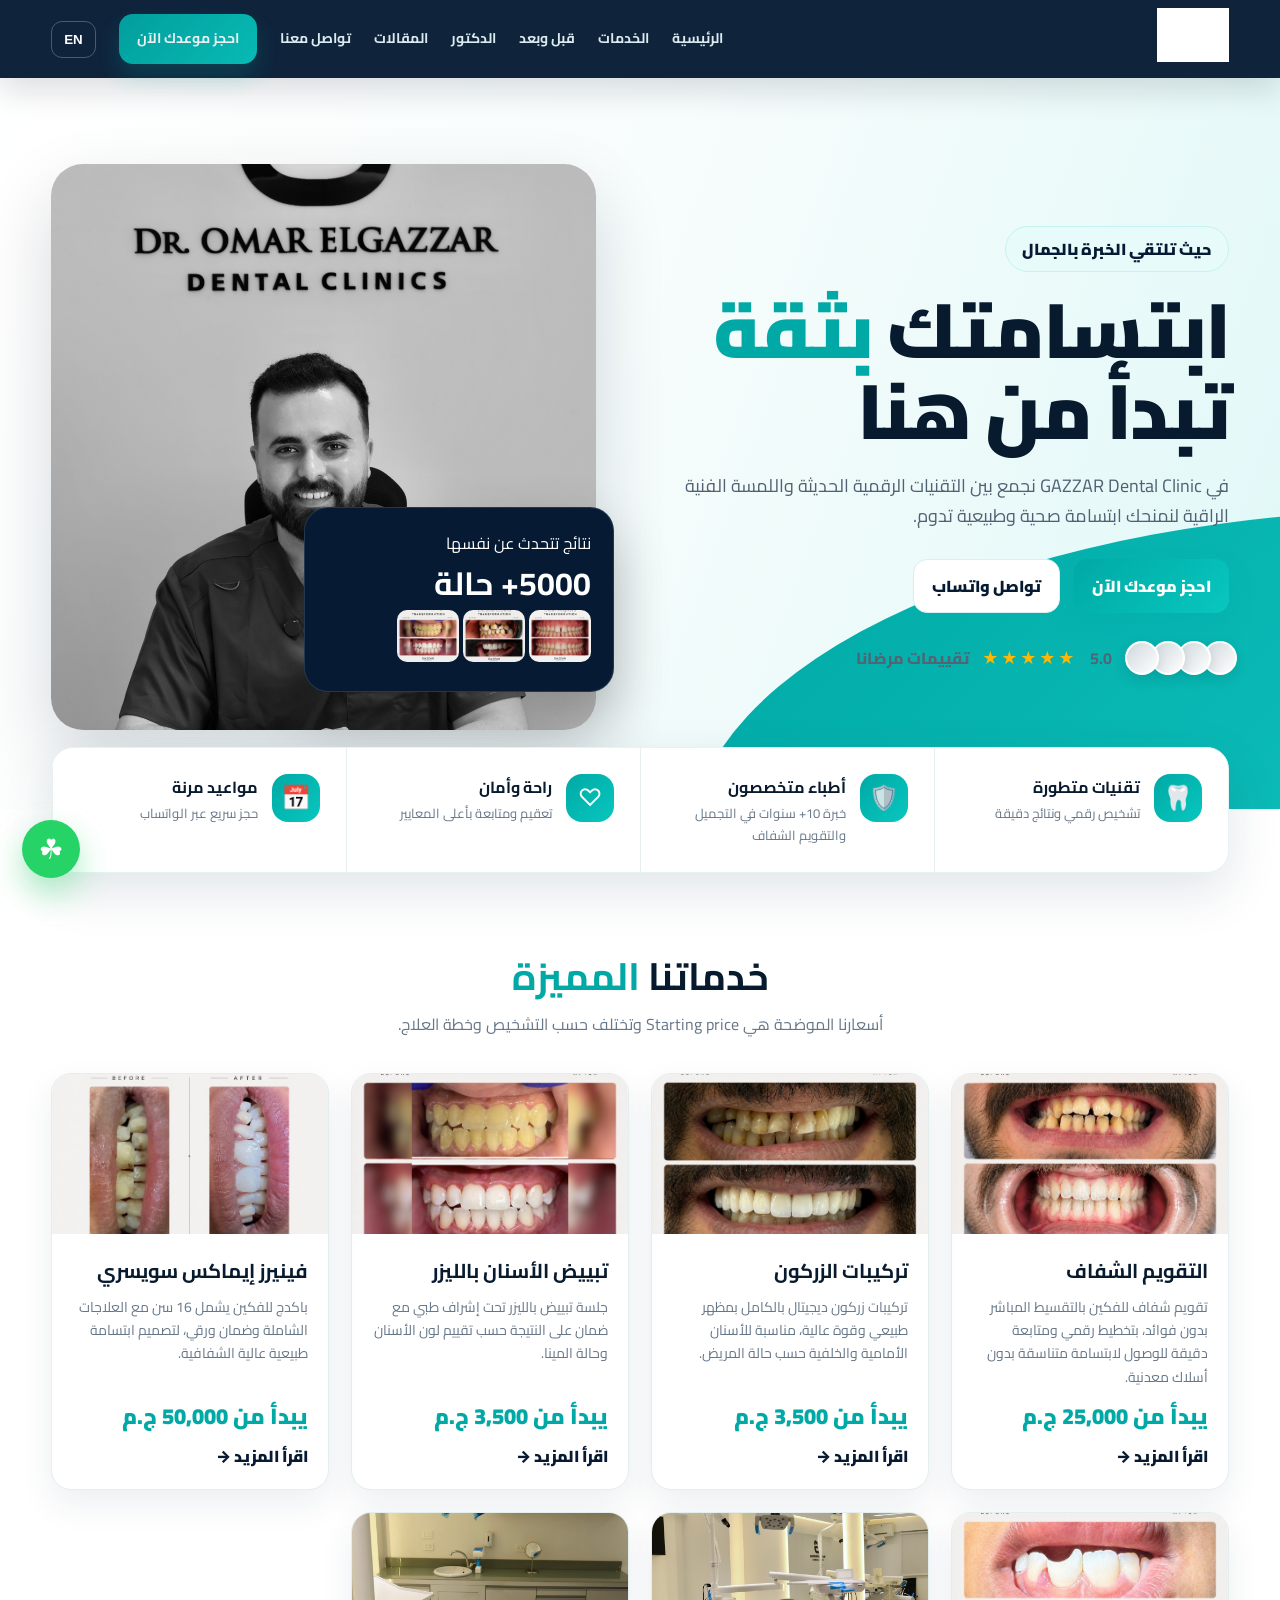
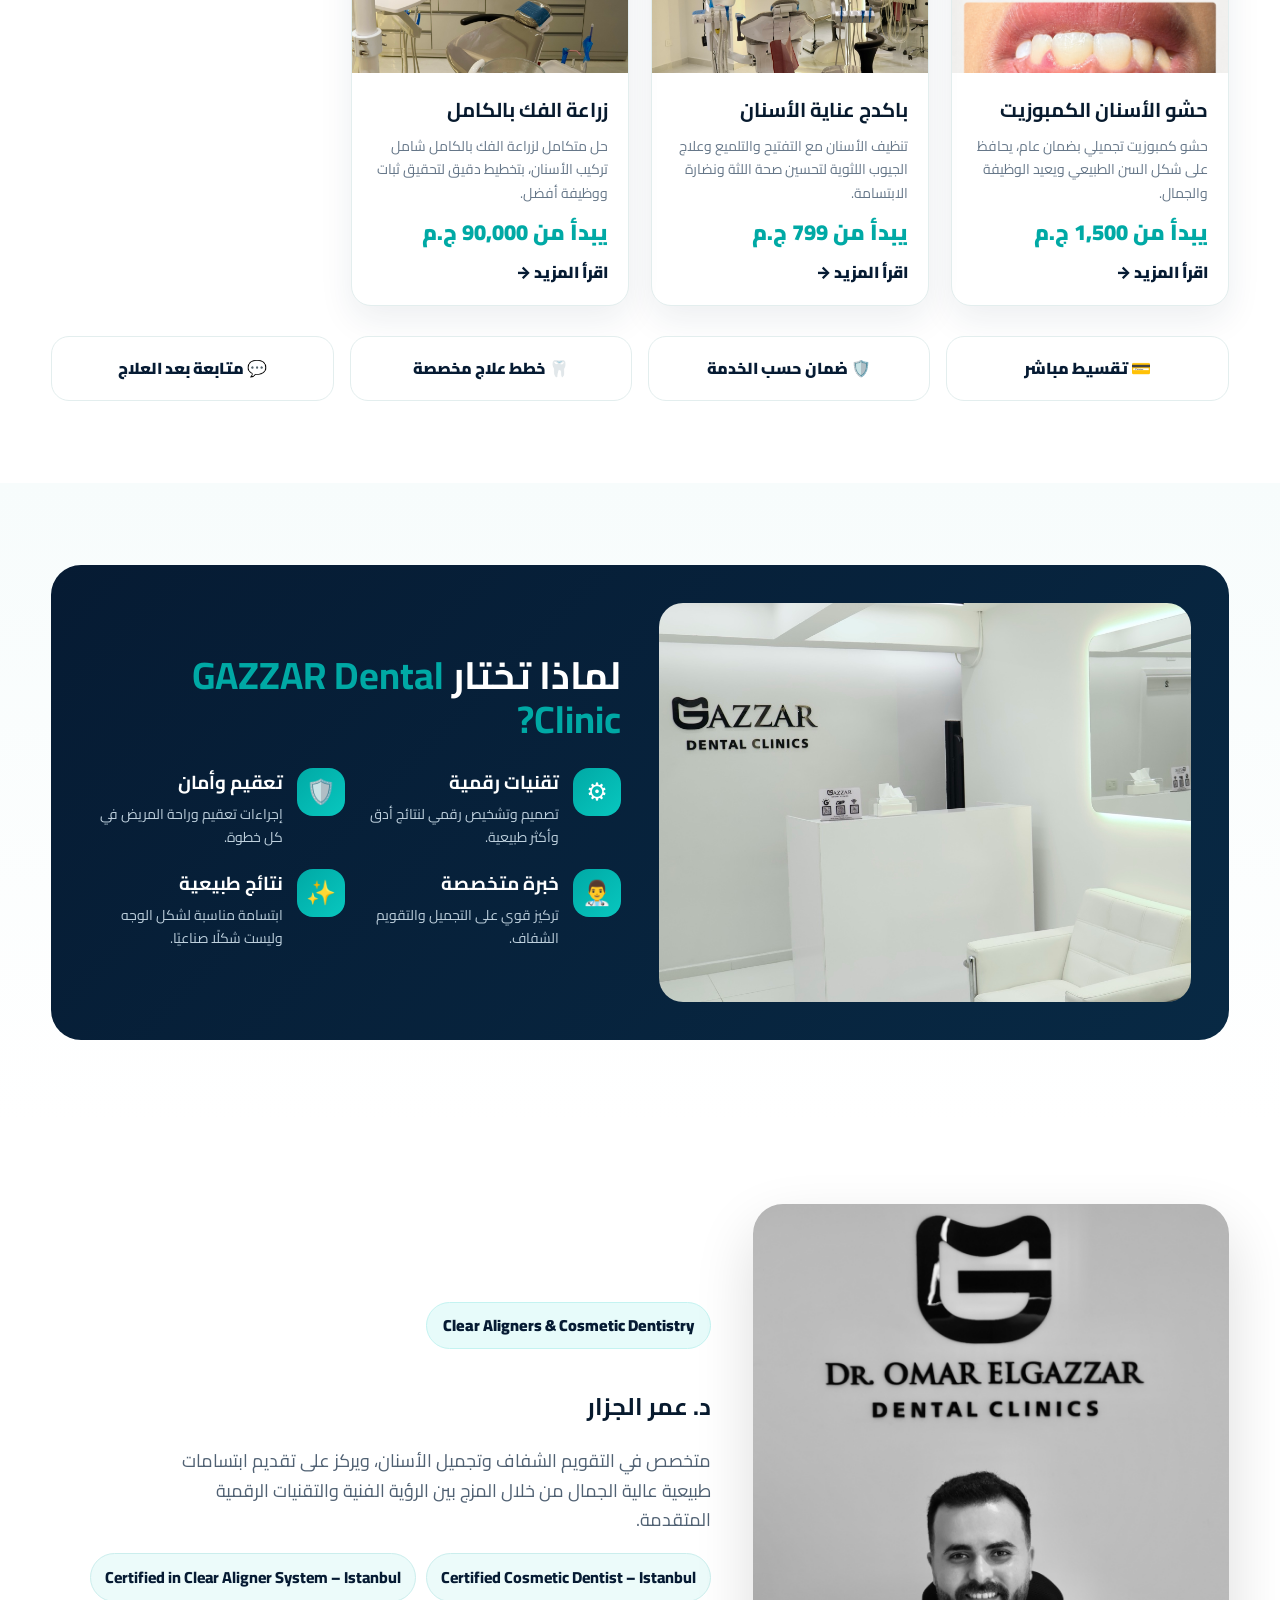
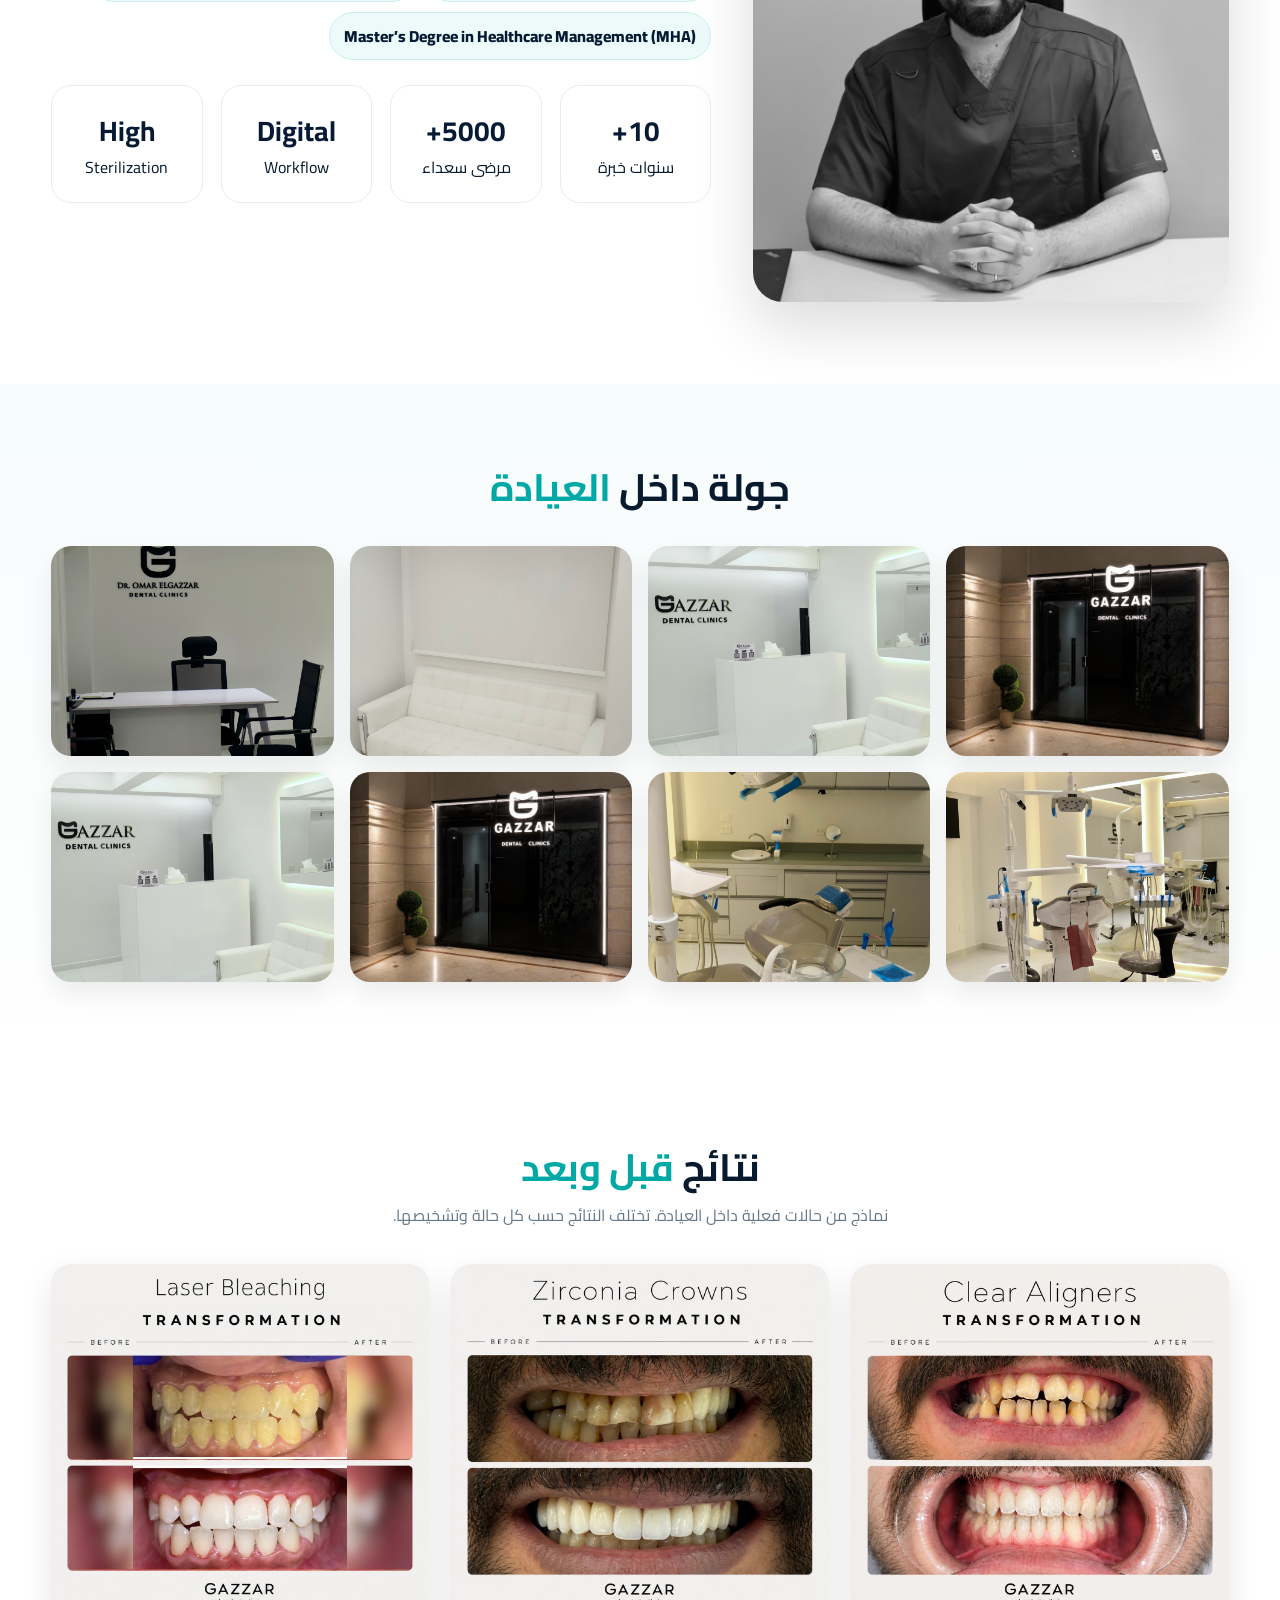
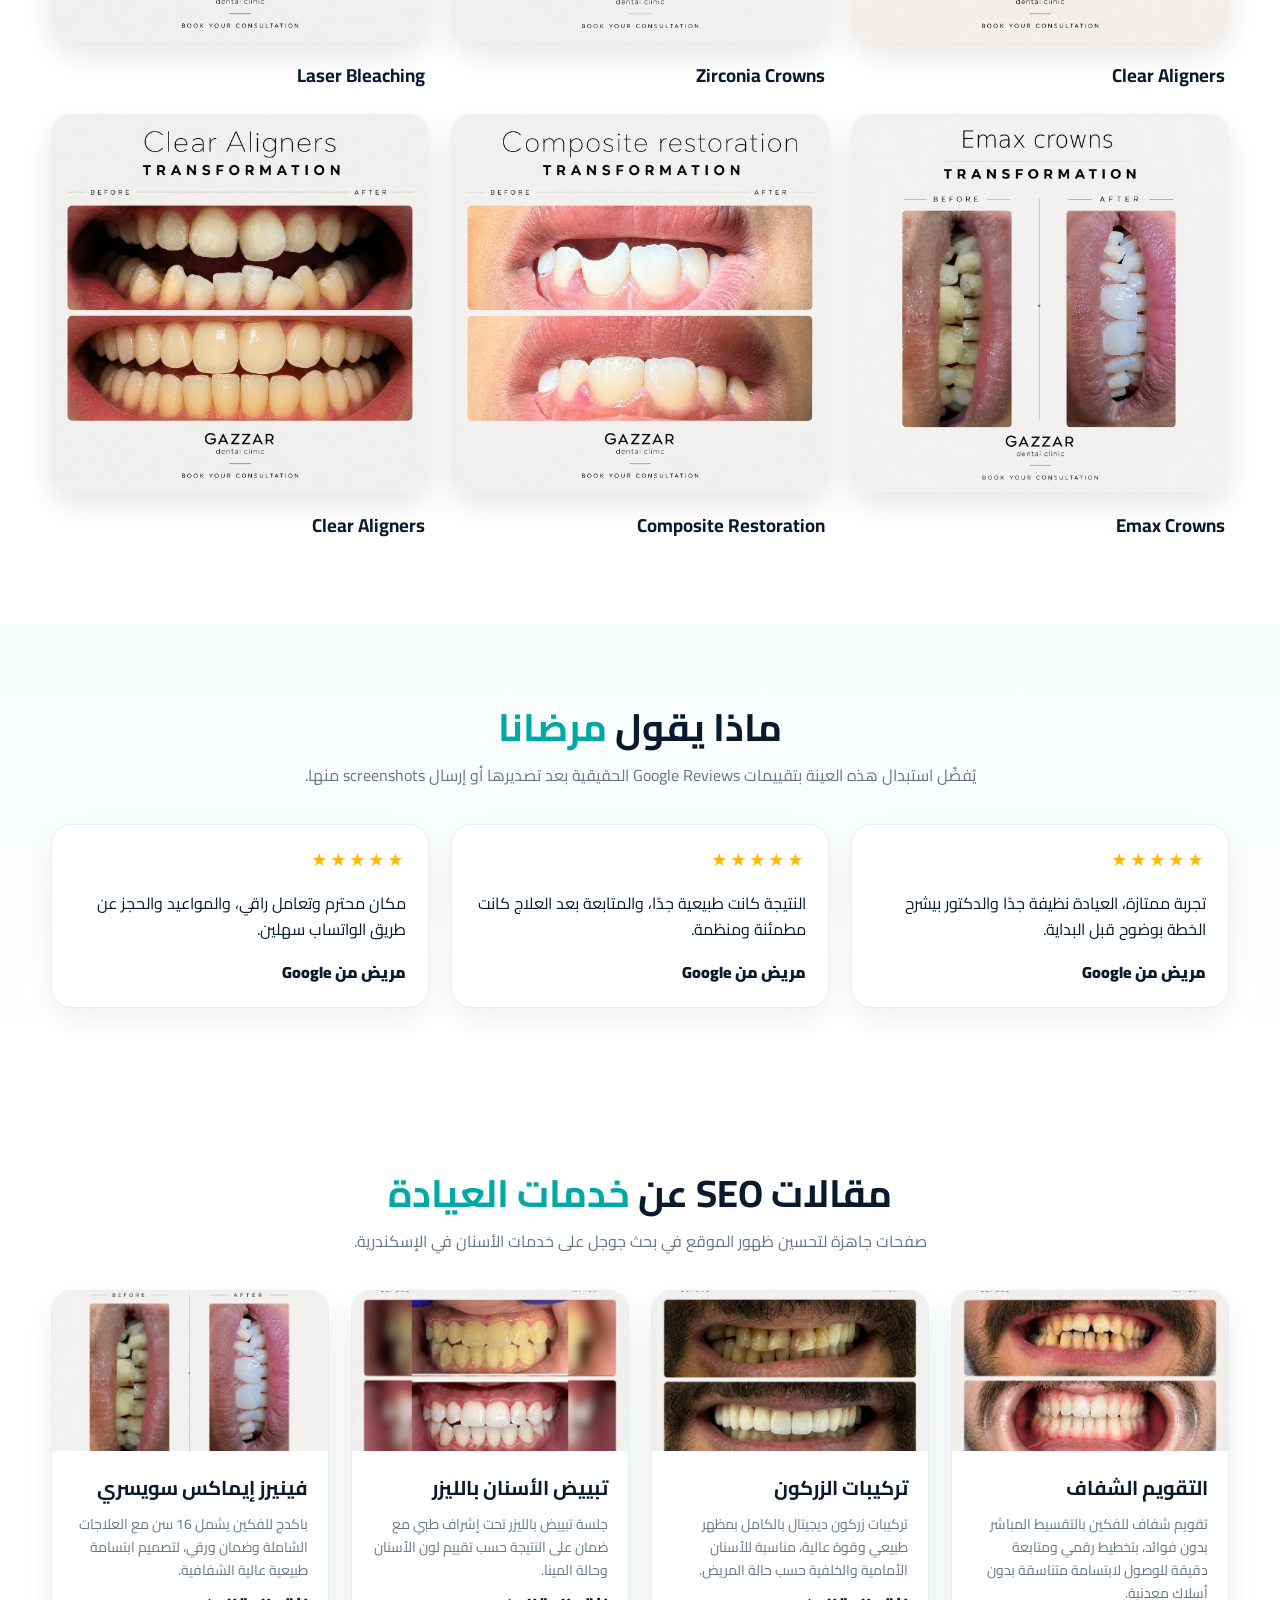
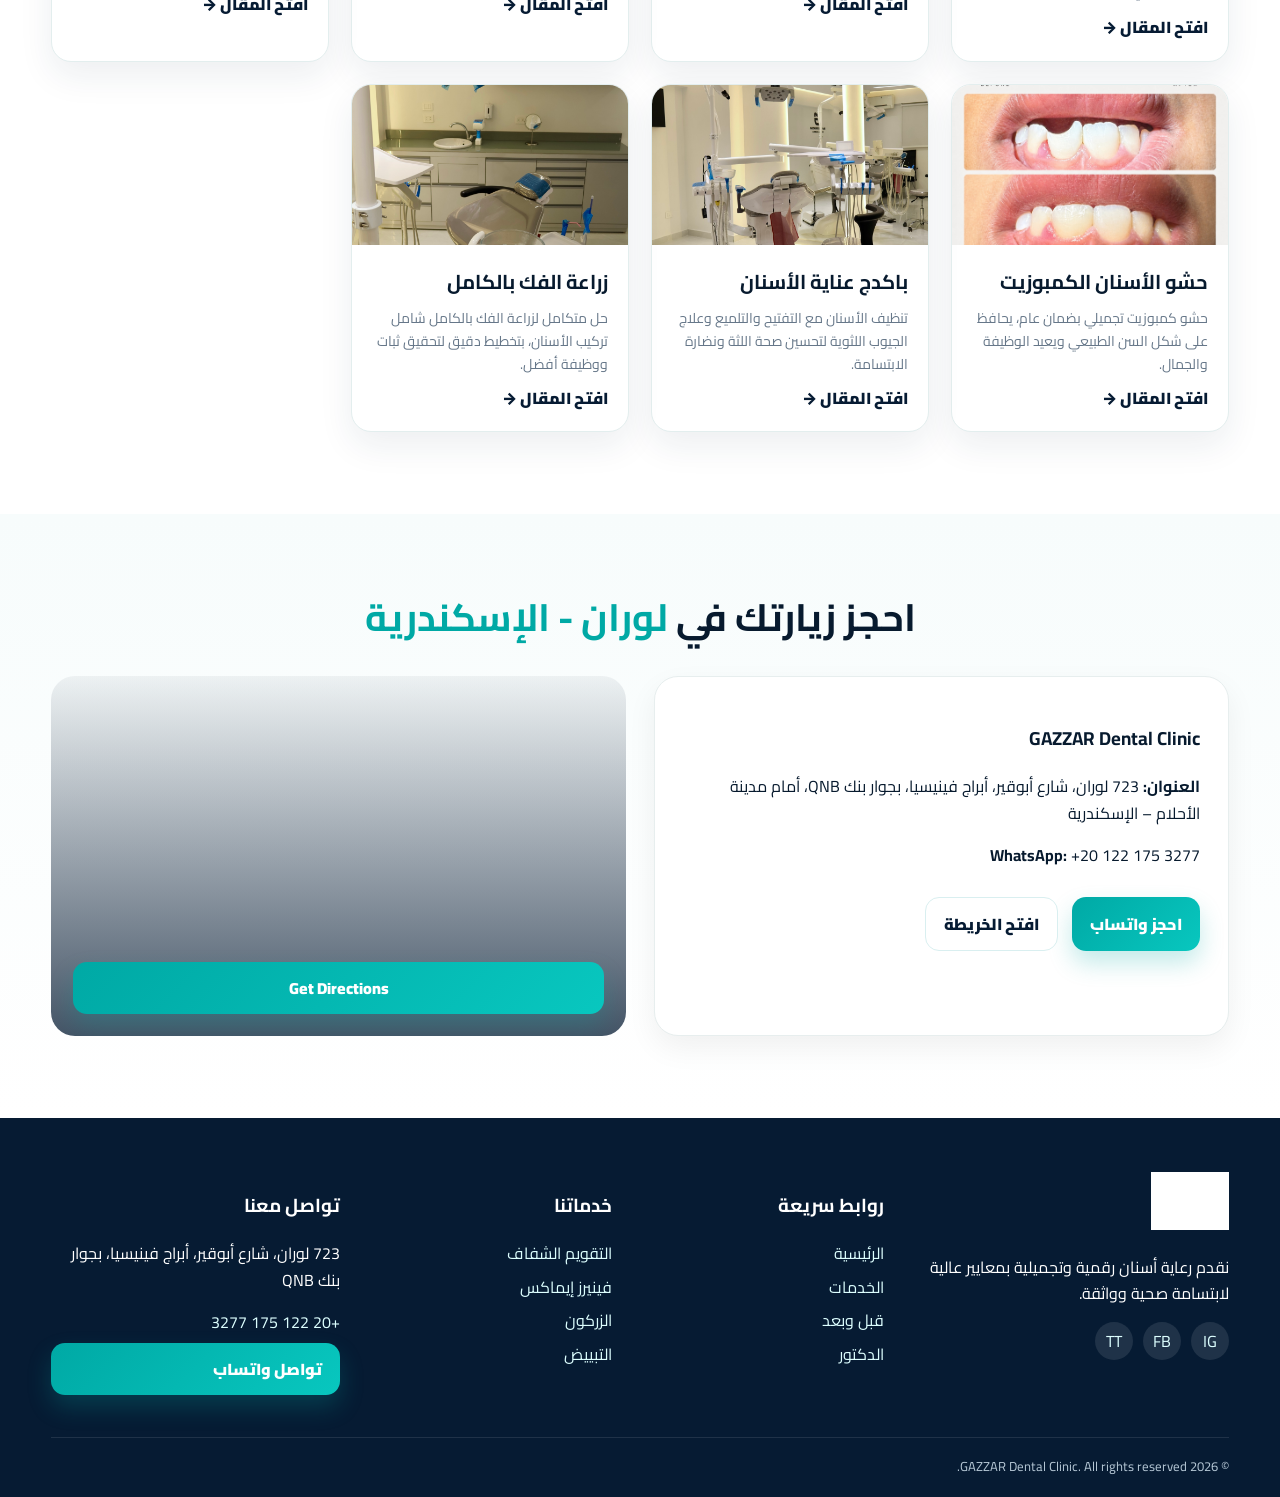
==== index.html @ 8bf9c074 "Add files via upload" ====
<!doctype html><html lang="ar"><head><meta charset="utf-8"><meta name="viewport" content="width=device-width, initial-scale=1"><title>GAZZAR Dental Clinic | عيادة أسنان في لوران الإسكندرية</title><meta name="description" content="GAZZAR Dental Clinic في لوران الإسكندرية: تقويم شفاف، فينيرز، زركون، تبييض ليزر، زراعة أسنان وتجميل أسنان مع د. عمر الجزار."><link rel="preconnect" href="https://fonts.googleapis.com"><link rel="preconnect" href="https://fonts.gstatic.com" crossorigin><link href="https://fonts.googleapis.com/css2?family=Cairo:wght@400;600;700;800;1000&family=Inter:wght@400;600;700;800;900&display=swap" rel="stylesheet"><link rel="stylesheet" href="styles.css"></head><body dir="rtl"><header class="topbar"><div class="container nav"><a class="brand" href="#home"><img src="logo.png" alt="GAZZAR Dental Clinic"></a><button class="menu">☰</button><nav class="links"><a data-nav href="#home">الرئيسية</a><a data-nav href="#services">الخدمات</a><a data-nav href="#cases">قبل وبعد</a><a data-nav href="#doctor">الدكتور</a><a data-nav href="#articles">المقالات</a><a data-nav href="#contact">تواصل معنا</a><a class="cta" href="https://wa.me/201221753277" target="_blank" data-book>احجز موعدك الآن</a><button class="lang">EN</button></nav></div></header><main id="home"><section class="hero"><div class="container hero-grid"><div><span class="eyebrow" data-i18n="heroBadge">حيث تلتقي الخبرة بالجمال</span><h1 data-i18n="heroTitle">ابتسامتك <span>بثقة</span><br>تبدأ من هنا</h1><p class="lead" data-i18n="heroLead">في GAZZAR Dental Clinic نجمع بين التقنيات الرقمية الحديثة واللمسة الفنية الراقية لنمنحك ابتسامة صحية وطبيعية تدوم.</p><div class="actions"><a class="cta" href="https://wa.me/201221753277?text=مرحبًا، أريد حجز موعد في عيادة GAZZAR Dental Clinic" target="_blank" data-book>احجز موعدك الآن</a><a class="cta ghost" href="tel:+201221753277" data-whats>تواصل واتساب</a></div><div class="rating"><div class="avatars"><span></span><span></span><span></span><span></span></div><b>5.0</b><span class="stars">★★★★★</span><span>تقييمات مرضانا</span></div></div><div class="hero-photo"><img class="main" src="doctor-omar.jpg" alt="Dr Omar El-Gazzar"><div class="results-card"><div data-i18n="resTitle">نتائج تتحدث عن نفسها</div><strong data-i18n="cases">5000+ حالة</strong><div><img src="case-clear-1.jpg"><img src="case-zirconia-1.jpg"><img src="case-bleaching.jpg"></div></div></div></div></section><section class="feature-strip"><div class="container features"><div class="feature"><div class="icon">🦷</div><div><h3 data-i18n="feature1">تقنيات متطورة</h3><p data-i18n="feature1p">تشخيص رقمي ونتائج دقيقة</p></div></div><div class="feature"><div class="icon">🛡️</div><div><h3 data-i18n="feature2">أطباء متخصصون</h3><p data-i18n="feature2p">خبرة 10+ سنوات في التجميل والتقويم الشفاف</p></div></div><div class="feature"><div class="icon">♡</div><div><h3 data-i18n="feature3">راحة وأمان</h3><p data-i18n="feature3p">تعقيم ومتابعة بأعلى المعايير</p></div></div><div class="feature"><div class="icon">📅</div><div><h3 data-i18n="feature4">مواعيد مرنة</h3><p data-i18n="feature4p">حجز سريع عبر الواتساب</p></div></div></div></section><section class="section" id="services"><div class="container"><div class="section-title"><h2 data-i18n="servicesTitle">خدماتنا <span>المميزة</span></h2><p data-i18n="servicesLead">أسعارنا الموضحة هي Starting price وتختلف حسب التشخيص وخطة العلاج.</p></div><div class="treatments"><article class="t-card"><img src="case-clear-2.jpg" alt="Clear Aligners"><div class="t-body"><h3>التقويم الشفاف</h3><p>تقويم شفاف للفكين بالتقسيط المباشر بدون فوائد، بتخطيط رقمي ومتابعة دقيقة للوصول لابتسامة متناسقة بدون أسلاك معدنية.</p><div class="price">يبدأ من 25,000 ج.م</div><a class="small-link" href="clear-aligners.html">اقرأ المزيد →</a></div></article>
<article class="t-card"><img src="case-zirconia-2.jpg" alt="Zirconia Crowns"><div class="t-body"><h3>تركيبات الزركون</h3><p>تركيبات زركون ديجيتال بالكامل بمظهر طبيعي وقوة عالية، مناسبة للأسنان الأمامية والخلفية حسب حالة المريض.</p><div class="price">يبدأ من 3,500 ج.م</div><a class="small-link" href="zirconia-crowns.html">اقرأ المزيد →</a></div></article>
<article class="t-card"><img src="case-bleaching.jpg" alt="Laser Teeth Whitening"><div class="t-body"><h3>تبييض الأسنان بالليزر</h3><p>جلسة تبييض بالليزر تحت إشراف طبي مع ضمان على النتيجة حسب تقييم لون الأسنان وحالة المينا.</p><div class="price">يبدأ من 3,500 ج.م</div><a class="small-link" href="laser-bleaching.html">اقرأ المزيد →</a></div></article>
<article class="t-card"><img src="case-emax.jpg" alt="Swiss Emax Veneers"><div class="t-body"><h3>فينيرز إيماكس سويسري</h3><p>باكدج للفكين يشمل 16 سن مع العلاجات الشاملة وضمان ورقي، لتصميم ابتسامة طبيعية عالية الشفافية.</p><div class="price">يبدأ من 50,000 ج.م</div><a class="small-link" href="emax-veneers.html">اقرأ المزيد →</a></div></article>
<article class="t-card"><img src="case-composite.jpg" alt="Composite Restoration"><div class="t-body"><h3>حشو الأسنان الكمبوزيت</h3><p>حشو كمبوزيت تجميلي بضمان عام، يحافظ على شكل السن الطبيعي ويعيد الوظيفة والجمال.</p><div class="price">يبدأ من 1,500 ج.م</div><a class="small-link" href="composite-restoration.html">اقرأ المزيد →</a></div></article>
<article class="t-card"><img src="clinic-treatment.jpg" alt="Dental Care Package"><div class="t-body"><h3>باكدج عناية الأسنان</h3><p>تنظيف الأسنان مع التفتيح والتلميع وعلاج الجيوب اللثوية لتحسين صحة اللثة ونضارة الابتسامة.</p><div class="price">يبدأ من 799 ج.م</div><a class="small-link" href="dental-care-package.html">اقرأ المزيد →</a></div></article>
<article class="t-card"><img src="clinic-unit.jpg" alt="Full Arch Dental Implants"><div class="t-body"><h3>زراعة الفك بالكامل</h3><p>حل متكامل لزراعة الفك بالكامل شامل تركيب الأسنان، بتخطيط دقيق لتحقيق ثبات ووظيفة أفضل.</p><div class="price">يبدأ من 90,000 ج.م</div><a class="small-link" href="full-arch-implants.html">اقرأ المزيد →</a></div></article></div><div class="badges"><div class="badge">💳 تقسيط مباشر</div><div class="badge">🛡️ ضمان حسب الخدمة</div><div class="badge">🦷 خطط علاج مخصصة</div><div class="badge">💬 متابعة بعد العلاج</div></div></div></section><section class="section alt"><div class="container dark-panel"><img src="clinic-reception.jpg" alt="Clinic Reception"><div><div class="section-title" style="text-align:inherit;margin-bottom:26px"><h2 data-i18n="whyTitle">لماذا تختار <span>GAZZAR Dental Clinic?</span></h2></div><div class="why-grid"><div class="why"><div class="icon">⚙️</div><div><h3>تقنيات رقمية</h3><p>تصميم وتشخيص رقمي لنتائج أدق وأكثر طبيعية.</p></div></div><div class="why"><div class="icon">🛡️</div><div><h3>تعقيم وأمان</h3><p>إجراءات تعقيم وراحة المريض في كل خطوة.</p></div></div><div class="why"><div class="icon">👨‍⚕️</div><div><h3>خبرة متخصصة</h3><p>تركيز قوي على التجميل والتقويم الشفاف.</p></div></div><div class="why"><div class="icon">✨</div><div><h3>نتائج طبيعية</h3><p>ابتسامة مناسبة لشكل الوجه وليست شكلًا صناعيًا.</p></div></div></div></div></div></section><section class="section" id="doctor"><div class="container doctor"><img src="doctor-omar.jpg" alt="Dr Omar El-Gazzar"><div><span class="eyebrow">Clear Aligners & Cosmetic Dentistry</span><h2 data-i18n="docTitle">د. عمر الجزار</h2><p class="lead" data-i18n="docText">متخصص في التقويم الشفاف وتجميل الأسنان، ويركز على تقديم ابتسامات طبيعية عالية الجمال من خلال المزج بين الرؤية الفنية والتقنيات الرقمية المتقدمة.</p><div class="certs"><span>Certified Cosmetic Dentist – Istanbul</span><span>Certified in Clear Aligner System – Istanbul</span><span>Master’s Degree in Healthcare Management (MHA)</span></div><div class="stats"><div class="stat"><strong>10+</strong><br>سنوات خبرة</div><div class="stat"><strong>5000+</strong><br>مرضى سعداء</div><div class="stat"><strong>Digital</strong><br>Workflow</div><div class="stat"><strong>High</strong><br>Sterilization</div></div></div></div></section><section class="section alt"><div class="container"><div class="section-title"><h2 data-i18n="galleryTitle">جولة داخل <span>العيادة</span></h2></div><div class="gallery"><img src="clinic-front.jpg"><img src="clinic-reception.jpg"><img src="clinic-waiting.jpg"><img src="clinic-desk.jpg"><img src="clinic-treatment.jpg"><img src="clinic-unit.jpg"><img src="clinic-front.jpg"><img src="clinic-reception.jpg"></div></div></section><section class="section" id="cases"><div class="container"><div class="section-title"><h2 data-i18n="casesTitle">نتائج <span>قبل وبعد</span></h2><p>نماذج من حالات فعلية داخل العيادة. تختلف النتائج حسب كل حالة وتشخيصها.</p></div><div class="cases"><div class="case"><img src="case-clear-2.jpg"><h3>Clear Aligners</h3></div><div class="case"><img src="case-zirconia-2.jpg"><h3>Zirconia Crowns</h3></div><div class="case"><img src="case-bleaching.jpg"><h3>Laser Bleaching</h3></div><div class="case"><img src="case-emax.jpg"><h3>Emax Crowns</h3></div><div class="case"><img src="case-composite.jpg"><h3>Composite Restoration</h3></div><div class="case"><img src="case-clear-3.jpg"><h3>Clear Aligners</h3></div></div></div></section><section class="section alt" id="reviews"><div class="container"><div class="section-title"><h2 data-i18n="reviewsTitle">ماذا يقول <span>مرضانا</span></h2><p>يُفضّل استبدال هذه العينة بتقييمات Google Reviews الحقيقية بعد تصديرها أو إرسال screenshots منها.</p></div><div class="reviews"><div class="review"><div class="stars">★★★★★</div><p>تجربة ممتازة، العيادة نظيفة جدًا والدكتور بيشرح الخطة بوضوح قبل البداية.</p><div class="name">مريض من Google</div></div><div class="review"><div class="stars">★★★★★</div><p>النتيجة كانت طبيعية جدًا، والمتابعة بعد العلاج كانت مطمئنة ومنظمة.</p><div class="name">مريض من Google</div></div><div class="review"><div class="stars">★★★★★</div><p>مكان محترم وتعامل راقي، والمواعيد والحجز عن طريق الواتساب سهلين.</p><div class="name">مريض من Google</div></div></div></div></section><section class="section" id="articles"><div class="container"><div class="section-title"><h2>مقالات SEO عن <span>خدمات العيادة</span></h2><p>صفحات جاهزة لتحسين ظهور الموقع في بحث جوجل على خدمات الأسنان في الإسكندرية.</p></div><div class="treatments"><article class="t-card"><img src="case-clear-2.jpg" alt="Clear Aligners"><div class="t-body"><h3>التقويم الشفاف</h3><p>تقويم شفاف للفكين بالتقسيط المباشر بدون فوائد، بتخطيط رقمي ومتابعة دقيقة للوصول لابتسامة متناسقة بدون أسلاك معدنية.</p><a class="small-link" href="clear-aligners.html">افتح المقال →</a></div></article><article class="t-card"><img src="case-zirconia-2.jpg" alt="Zirconia Crowns"><div class="t-body"><h3>تركيبات الزركون</h3><p>تركيبات زركون ديجيتال بالكامل بمظهر طبيعي وقوة عالية، مناسبة للأسنان الأمامية والخلفية حسب حالة المريض.</p><a class="small-link" href="zirconia-crowns.html">افتح المقال →</a></div></article><article class="t-card"><img src="case-bleaching.jpg" alt="Laser Teeth Whitening"><div class="t-body"><h3>تبييض الأسنان بالليزر</h3><p>جلسة تبييض بالليزر تحت إشراف طبي مع ضمان على النتيجة حسب تقييم لون الأسنان وحالة المينا.</p><a class="small-link" href="laser-bleaching.html">افتح المقال →</a></div></article><article class="t-card"><img src="case-emax.jpg" alt="Swiss Emax Veneers"><div class="t-body"><h3>فينيرز إيماكس سويسري</h3><p>باكدج للفكين يشمل 16 سن مع العلاجات الشاملة وضمان ورقي، لتصميم ابتسامة طبيعية عالية الشفافية.</p><a class="small-link" href="emax-veneers.html">افتح المقال →</a></div></article><article class="t-card"><img src="case-composite.jpg" alt="Composite Restoration"><div class="t-body"><h3>حشو الأسنان الكمبوزيت</h3><p>حشو كمبوزيت تجميلي بضمان عام، يحافظ على شكل السن الطبيعي ويعيد الوظيفة والجمال.</p><a class="small-link" href="composite-restoration.html">افتح المقال →</a></div></article><article class="t-card"><img src="clinic-treatment.jpg" alt="Dental Care Package"><div class="t-body"><h3>باكدج عناية الأسنان</h3><p>تنظيف الأسنان مع التفتيح والتلميع وعلاج الجيوب اللثوية لتحسين صحة اللثة ونضارة الابتسامة.</p><a class="small-link" href="dental-care-package.html">افتح المقال →</a></div></article><article class="t-card"><img src="clinic-unit.jpg" alt="Full Arch Dental Implants"><div class="t-body"><h3>زراعة الفك بالكامل</h3><p>حل متكامل لزراعة الفك بالكامل شامل تركيب الأسنان، بتخطيط دقيق لتحقيق ثبات ووظيفة أفضل.</p><a class="small-link" href="full-arch-implants.html">افتح المقال →</a></div></article></div></div></section><section class="section alt" id="contact"><div class="container"><div class="section-title"><h2 data-i18n="contactTitle">احجز زيارتك في <span>لوران - الإسكندرية</span></h2></div><div class="contact"><div class="contact-card"><h3>GAZZAR Dental Clinic</h3><p><b>العنوان:</b> 723 لوران، شارع أبوقير، أبراج فينيسيا، بجوار بنك QNB، أمام مدينة الأحلام – الإسكندرية</p><p><b>WhatsApp:</b> +20 122 175 3277</p><div class="actions"><a class="cta" href="https://wa.me/201221753277" target="_blank">احجز واتساب</a><a class="cta ghost" href="https://maps.app.goo.gl/MdEr4qtvyZxdPNrd6?g_st=ic" target="_blank">افتح الخريطة</a></div></div><div class="mapbox"><a class="cta" href="https://maps.app.goo.gl/MdEr4qtvyZxdPNrd6?g_st=ic" target="_blank">Get Directions</a></div></div></div></section></main><footer class="footer"><div class="container footer-grid"><div><img src="logo.png"><p data-i18n="footerText">نقدم رعاية أسنان رقمية وتجميلية بمعايير عالية لابتسامة صحية وواثقة.</p><div class="social"><a href="https://www.instagram.com/gazzardentalclinics?igsh=MXR4Z2tuYWFmZ3QxdA==" target="_blank">IG</a><a href="https://www.facebook.com/share/1B3yHsctPV/?mibextid=wwXIfr" target="_blank">FB</a><a href="https://www.tiktok.com/@gazzar.dental.clinics?_r=1&_t=ZS-962P9KN7nJn" target="_blank">TT</a></div></div><div><h3>روابط سريعة</h3><a href="#home">الرئيسية</a><a href="#services">الخدمات</a><a href="#cases">قبل وبعد</a><a href="#doctor">الدكتور</a></div><div><h3>خدماتنا</h3><a href="clear-aligners.html">التقويم الشفاف</a><a href="emax-veneers.html">فينيرز إيماكس</a><a href="zirconia-crowns.html">الزركون</a><a href="laser-bleaching.html">التبييض</a></div><div><h3>تواصل معنا</h3><p>723 لوران، شارع أبوقير، أبراج فينيسيا، بجوار بنك QNB</p><a href="tel:+201221753277">+20 122 175 3277</a><a class="cta" href="https://wa.me/201221753277" target="_blank">تواصل واتساب</a></div></div><div class="container copy">© 2026 GAZZAR Dental Clinic. All rights reserved.</div></footer><a class="whatsapp-float" href="https://wa.me/201221753277" target="_blank">☘</a><script src="app.js"></script></body></html>
---- styles.css ----
:root{--navy:#061b33;--navy2:#0a2946;--teal:#00a9a5;--teal2:#08c7bf;--muted:#667789;--light:#f4fbfb;--card:#fff;--ink:#071a2e;--gold:#ffb703}*{box-sizing:border-box}html{scroll-behavior:smooth}body{margin:0;font-family:'Inter','Cairo',system-ui,-apple-system,Segoe UI,sans-serif;color:var(--ink);background:#fff;line-height:1.65}body[dir=rtl]{font-family:'Cairo','Inter',system-ui,sans-serif}.container{width:min(1180px,92%);margin:auto}.topbar{position:sticky;top:0;z-index:50;background:rgba(6,27,51,.96);backdrop-filter:blur(16px);box-shadow:0 14px 30px rgba(4,18,34,.13)}.nav{display:flex;align-items:center;justify-content:space-between;gap:24px;height:78px}.brand img{height:54px;filter:brightness(0) invert(1)}.links{display:flex;align-items:center;gap:23px}.links a{color:#ecfbff;text-decoration:none;font-weight:700;font-size:14px;opacity:.92}.links a:hover{color:var(--teal2)}.cta{display:inline-flex;align-items:center;justify-content:center;gap:8px;border-radius:14px;background:linear-gradient(135deg,var(--teal),var(--teal2));color:white!important;text-decoration:none;padding:13px 18px;font-weight:900;box-shadow:0 12px 25px rgba(0,169,165,.24)}.ghost{background:white;color:var(--navy)!important;border:1px solid #d9eff0;box-shadow:none}.lang{border:1px solid rgba(255,255,255,.25);background:transparent;color:white;border-radius:11px;padding:10px 12px;cursor:pointer;font-weight:800}.menu{display:none;background:transparent;border:0;color:white;font-size:28px}.hero{position:relative;overflow:hidden;background:linear-gradient(110deg,#fff 0%,#f7fcfc 47%,#dff8f7 100%);min-height:710px}.hero:after{content:"";position:absolute;right:-160px;bottom:-120px;width:750px;height:420px;background:linear-gradient(135deg,var(--teal),#0ec0bc);border-top-left-radius:100% 80%;z-index:0}.hero-grid{position:relative;z-index:1;display:grid;grid-template-columns:1.05fr .95fr;gap:30px;align-items:center;padding:86px 0 72px}.eyebrow{display:inline-block;background:#e7fbfa;color:var(--navy);border:1px solid #c4f3f1;border-radius:999px;padding:9px 16px;font-weight:900;margin-bottom:18px}.hero h1{font-size:clamp(46px,6vw,78px);line-height:1.05;margin:0 0 20px;font-weight:1000;letter-spacing:-2px}.hero h1 span{color:var(--teal)}.lead{font-size:18px;color:#506173;max-width:570px}.actions{display:flex;gap:14px;flex-wrap:wrap;margin:28px 0}.rating{display:flex;align-items:center;gap:13px;color:#536474;font-weight:800}.avatars{display:flex}.avatars span{width:34px;height:34px;border-radius:50%;background:linear-gradient(135deg,#cfd8dc,#fff);border:2px solid white;margin-inline-start:-8px;box-shadow:0 5px 14px rgba(0,0,0,.1)}.stars{color:var(--gold);letter-spacing:2px}.hero-photo{position:relative}.hero-photo .main{width:100%;border-radius:32px;object-fit:cover;aspect-ratio:4/4.15;box-shadow:0 30px 70px rgba(4,26,44,.16)}.results-card{position:absolute;bottom:45px;inset-inline-start:-18px;background:var(--navy);color:white;border-radius:24px;padding:22px;width:310px;box-shadow:0 25px 55px rgba(0,0,0,.24);border:1px solid rgba(255,255,255,.12)}.results-card strong{font-size:32px}.results-card img{height:52px;width:62px;border-radius:10px;object-fit:cover;margin-inline-end:4px}.feature-strip{position:relative;z-index:2;margin-top:-62px}.features{display:grid;grid-template-columns:repeat(4,1fr);gap:0;background:white;border-radius:22px;box-shadow:0 18px 50px rgba(20,56,78,.13);overflow:hidden;border:1px solid #e5f3f3}.feature{padding:26px;display:flex;gap:14px;align-items:flex-start;border-inline-end:1px solid #e7f0f1}.icon{width:48px;height:48px;display:grid;place-items:center;border-radius:16px;background:linear-gradient(135deg,var(--teal),var(--teal2));color:white;font-size:24px;flex:none}.feature h3{margin:0 0 3px;font-size:16px}.feature p{margin:0;color:var(--muted);font-size:13px}.section{padding:82px 0}.section.alt{background:linear-gradient(180deg,#f7fcfc,#fff)}.section-title{text-align:center;margin-bottom:36px}.section-title h2{font-size:38px;line-height:1.15;margin:0}.section-title span,.teal{color:var(--teal)}.section-title p{color:var(--muted);margin:12px auto 0;max-width:700px}.treatments{display:grid;grid-template-columns:repeat(4,1fr);gap:22px}.t-card{background:white;border:1px solid #e3eeee;border-radius:20px;overflow:hidden;box-shadow:0 14px 34px rgba(21,53,72,.08);display:flex;flex-direction:column}.t-card img{height:160px;width:100%;object-fit:cover}.t-body{padding:20px;display:flex;flex-direction:column;gap:9px;flex:1}.t-body h3{margin:0;font-size:20px}.t-body p{margin:0;color:var(--muted);font-size:14px}.price{margin-top:auto;color:var(--teal);font-size:22px;font-weight:1000}.small-link{font-weight:900;color:var(--navy);text-decoration:none}.badges{display:grid;grid-template-columns:repeat(4,1fr);gap:16px;margin-top:30px}.badge{background:#fff;border:1px solid #e3eeee;border-radius:18px;padding:18px;display:flex;gap:12px;align-items:center;justify-content:center;font-weight:900;color:var(--navy)}.dark-panel{background:linear-gradient(135deg,#061b33,#082944);border-radius:30px;padding:38px;color:white;display:grid;grid-template-columns:1fr 1fr;gap:38px;align-items:center;overflow:hidden}.dark-panel img{width:100%;border-radius:24px;aspect-ratio:4/3;object-fit:cover}.why-grid{display:grid;grid-template-columns:1fr 1fr;gap:20px}.why{display:flex;gap:14px}.why h3{margin:0 0 4px}.why p{margin:0;color:#bed0dd;font-size:14px}.doctor{display:grid;grid-template-columns:.72fr 1fr;gap:42px;align-items:center}.doctor img{width:100%;border-radius:30px;filter:grayscale(100%);box-shadow:0 25px 60px rgba(0,0,0,.14)}.certs{display:flex;gap:10px;flex-wrap:wrap;margin:18px 0}.certs span{background:#ecfbfa;border:1px solid #cbeeed;color:var(--navy);border-radius:999px;padding:10px 14px;font-weight:800}.stats{display:grid;grid-template-columns:repeat(4,1fr);gap:18px;margin-top:25px}.stat{padding:22px;border:1px solid #e7eeee;border-radius:20px;text-align:center;background:#fff}.stat strong{font-size:28px;color:var(--navy)}.gallery{display:grid;grid-template-columns:repeat(4,1fr);gap:16px}.gallery img{width:100%;height:210px;object-fit:cover;border-radius:20px;box-shadow:0 12px 28px rgba(0,0,0,.08)}.cases{display:grid;grid-template-columns:repeat(3,1fr);gap:22px}.case img{width:100%;border-radius:20px;box-shadow:0 12px 32px rgba(0,0,0,.1)}.case h3{margin:12px 4px 0}.reviews{display:grid;grid-template-columns:repeat(3,1fr);gap:22px}.review{background:#fff;border:1px solid #e7eeee;border-radius:20px;padding:22px;box-shadow:0 12px 30px rgba(0,0,0,.06)}.review .name{font-weight:1000;margin-top:14px}.contact{display:grid;grid-template-columns:1fr 1fr;gap:28px}.contact-card{background:#fff;border:1px solid #e7eeee;border-radius:24px;padding:28px;box-shadow:0 12px 30px rgba(0,0,0,.06)}.mapbox{border-radius:24px;overflow:hidden;min-height:360px;background:url('assets/clinic-front.jpg') center/cover;position:relative}.mapbox:after{content:"";position:absolute;inset:0;background:linear-gradient(0deg,rgba(6,27,51,.75),rgba(6,27,51,.05))}.mapbox a{position:absolute;z-index:1;bottom:22px;inset-inline:22px;text-align:center}.footer{background:#061b33;color:white;padding:54px 0 20px}.footer-grid{display:grid;grid-template-columns:1.3fr 1fr 1fr 1.2fr;gap:32px}.footer a{color:#dff;text-decoration:none;display:block;margin:7px 0}.footer img{height:58px;filter:brightness(0) invert(1)}.social{display:flex;gap:10px;margin-top:15px}.social a{width:38px;height:38px;background:rgba(255,255,255,.1);display:grid;place-items:center;border-radius:50%;margin:0}.copy{border-top:1px solid rgba(255,255,255,.1);margin-top:35px;padding-top:18px;color:#b6c8d6;font-size:13px}.article-hero{padding:76px 0;background:linear-gradient(135deg,#f4fbfb,#fff)}.article{display:grid;grid-template-columns:1fr 310px;gap:36px;padding:64px 0}.article main{background:#fff;border:1px solid #e8f0f0;border-radius:24px;padding:34px;box-shadow:0 12px 30px rgba(0,0,0,.04)}.article h1{font-size:44px;line-height:1.1}.article h2{margin-top:34px;color:var(--navy)}.toc{position:sticky;top:100px;background:var(--navy);color:white;border-radius:22px;padding:22px;height:max-content}.toc a{color:white;text-decoration:none;display:block;margin:10px 0}.whatsapp-float{position:fixed;right:22px;bottom:22px;z-index:80;width:58px;height:58px;border-radius:50%;background:#25D366;color:white;display:grid;place-items:center;font-size:28px;text-decoration:none;box-shadow:0 15px 32px rgba(37,211,102,.38)}body[dir=rtl] .whatsapp-float{right:auto;left:22px}@media(max-width:980px){.links{display:none;position:absolute;top:78px;inset-inline:0;background:var(--navy);padding:20px;flex-direction:column;align-items:stretch}.links.open{display:flex}.menu{display:block}.hero-grid,.dark-panel,.doctor,.contact,.article{grid-template-columns:1fr}.features,.treatments,.badges,.stats,.gallery,.cases,.reviews,.footer-grid{grid-template-columns:1fr 1fr}.hero:after{opacity:.4}.results-card{position:static;margin-top:15px}.hero-photo .main{aspect-ratio:16/10}.article main{padding:22px}}@media(max-width:620px){.features,.treatments,.badges,.stats,.gallery,.cases,.reviews,.footer-grid{grid-template-columns:1fr}.hero h1{font-size:44px}.nav{height:72px}.brand img{height:43px}.section{padding:56px 0}.gallery img{height:260px}.topbar .cta{display:none}.hero-grid{padding:54px 0}.article h1{font-size:35px}}
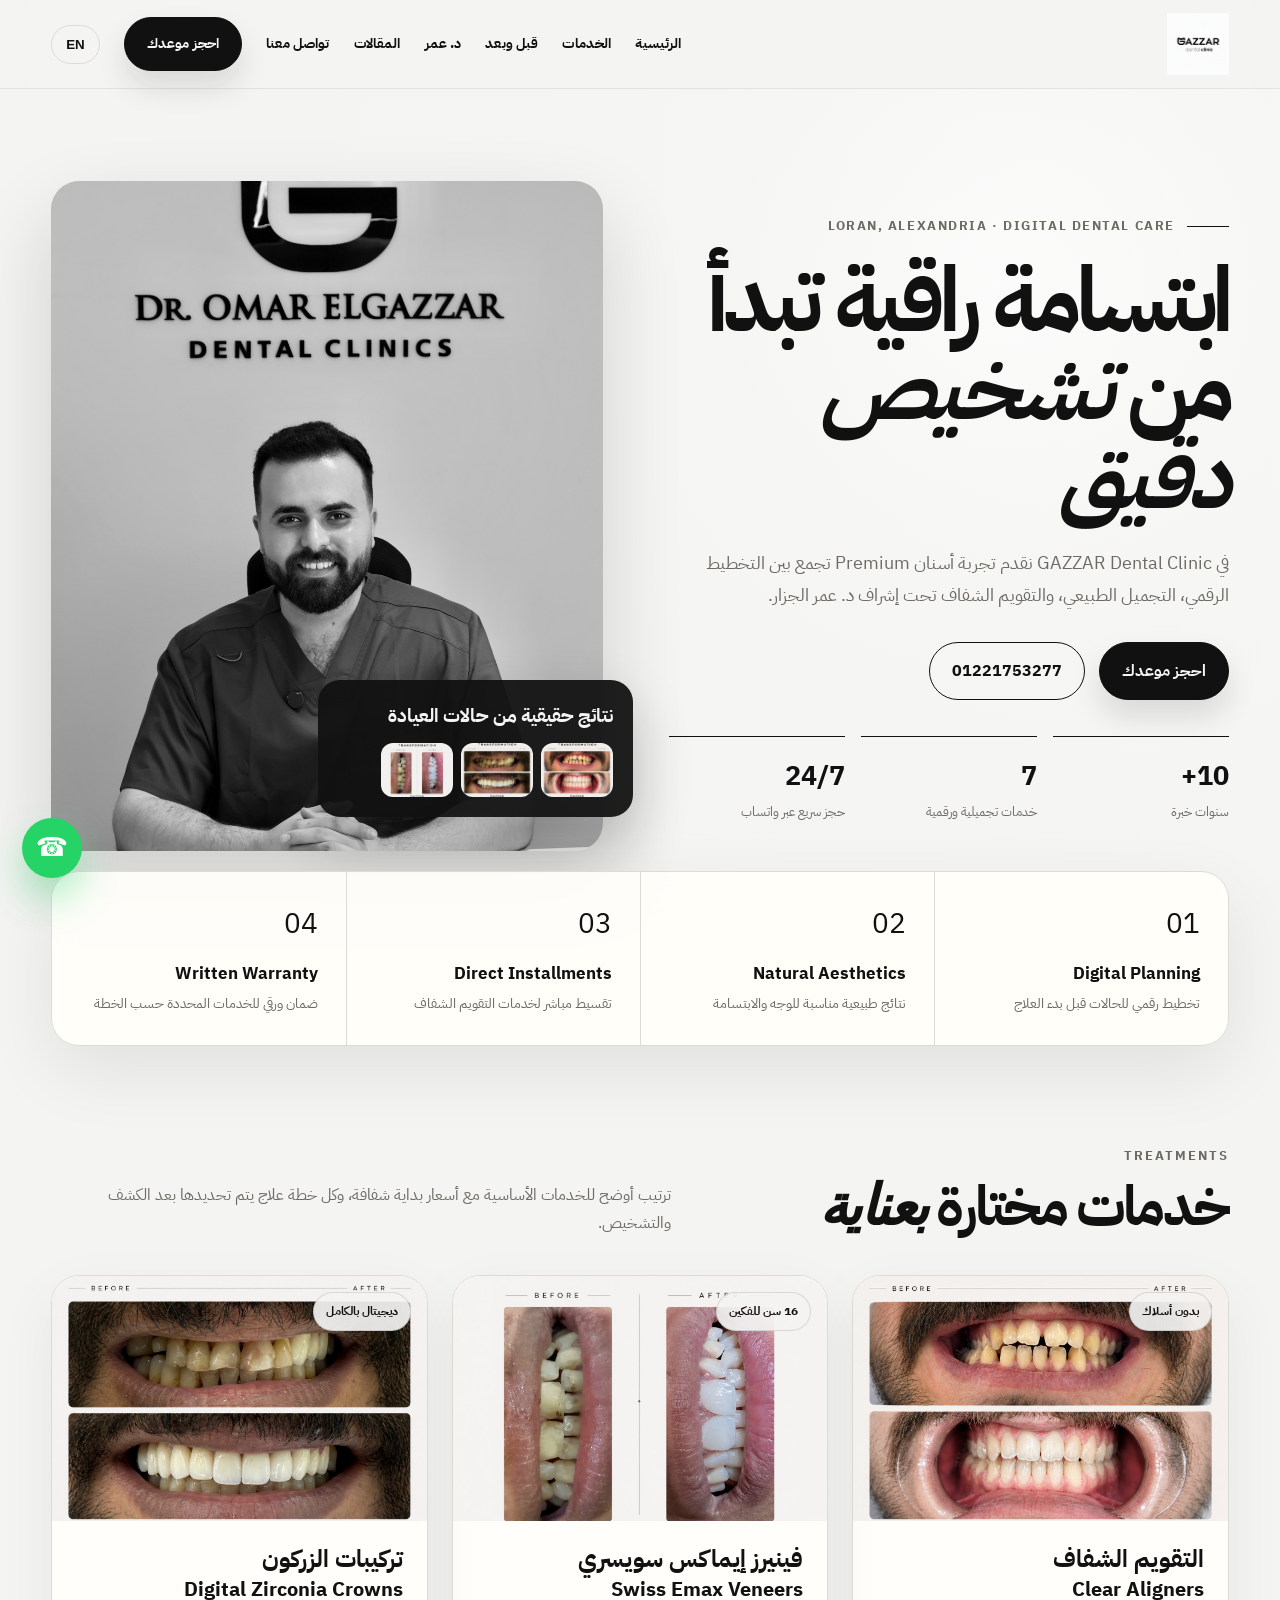
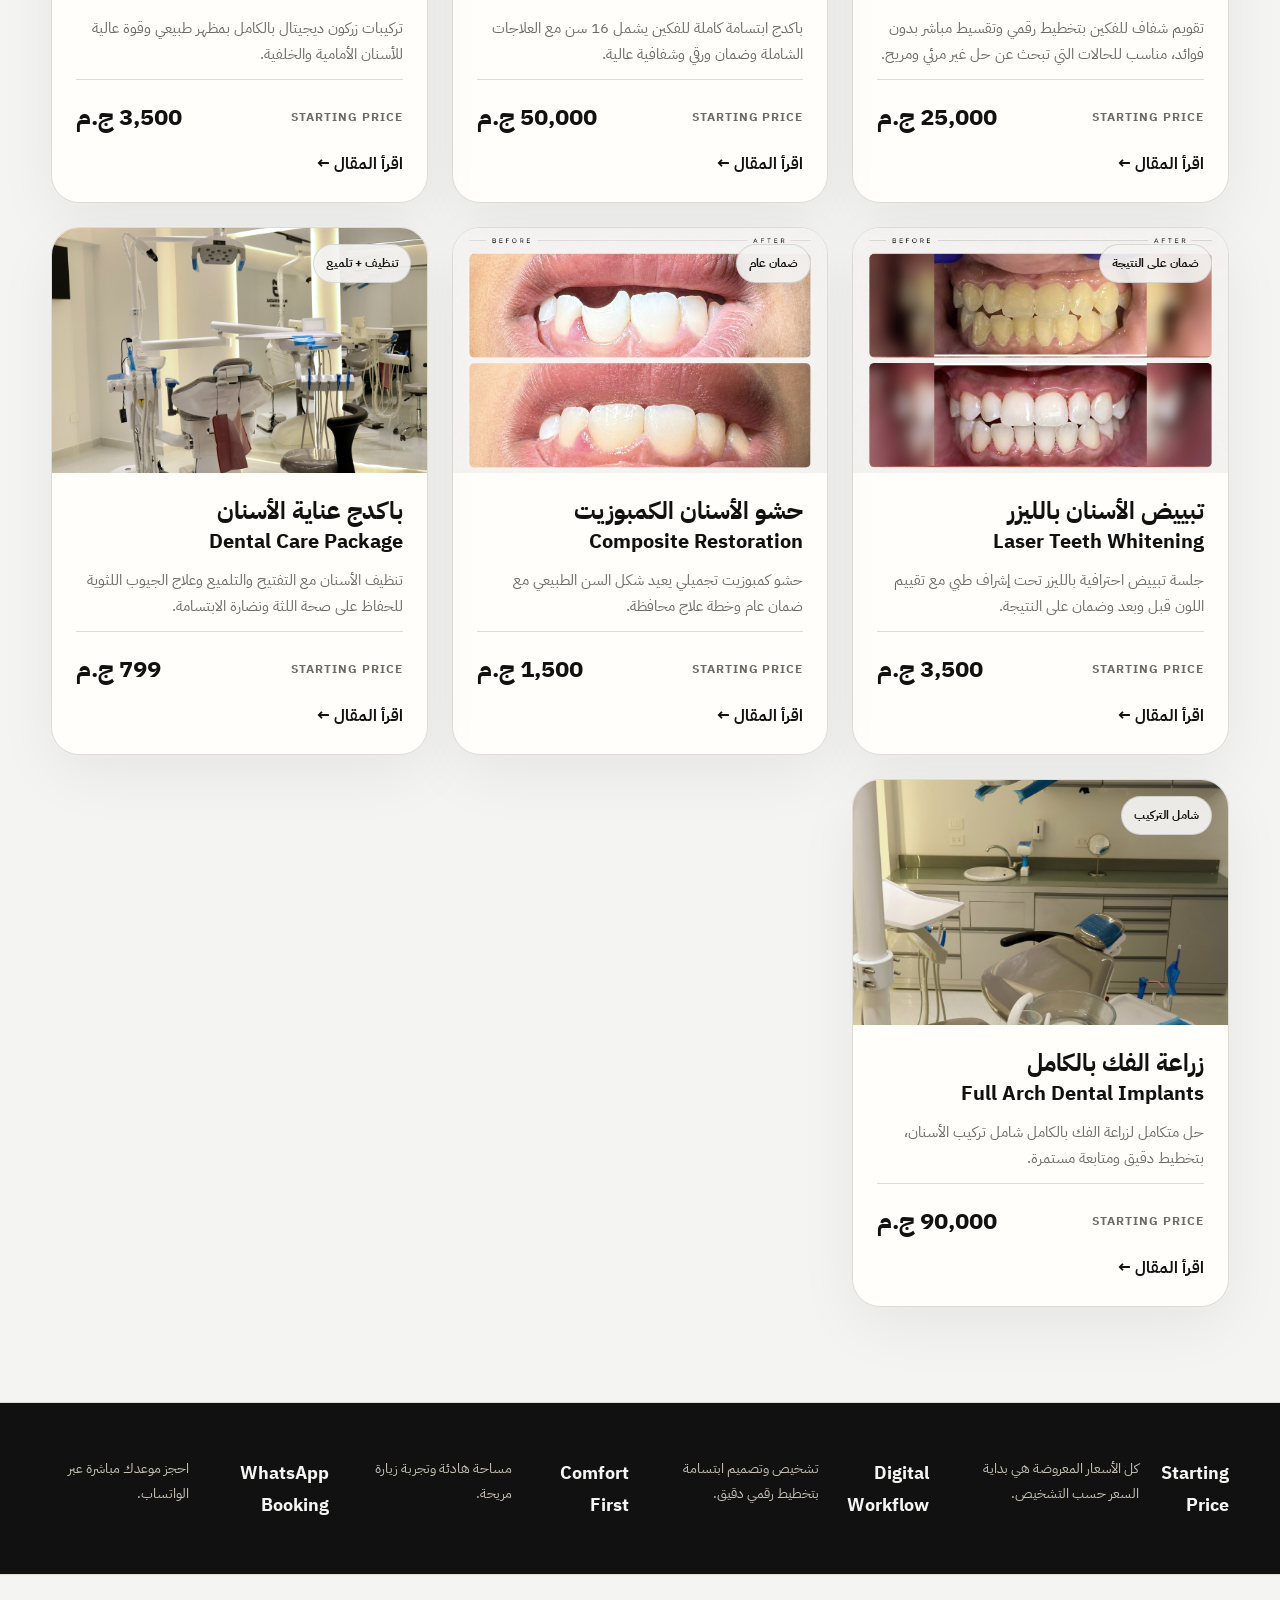
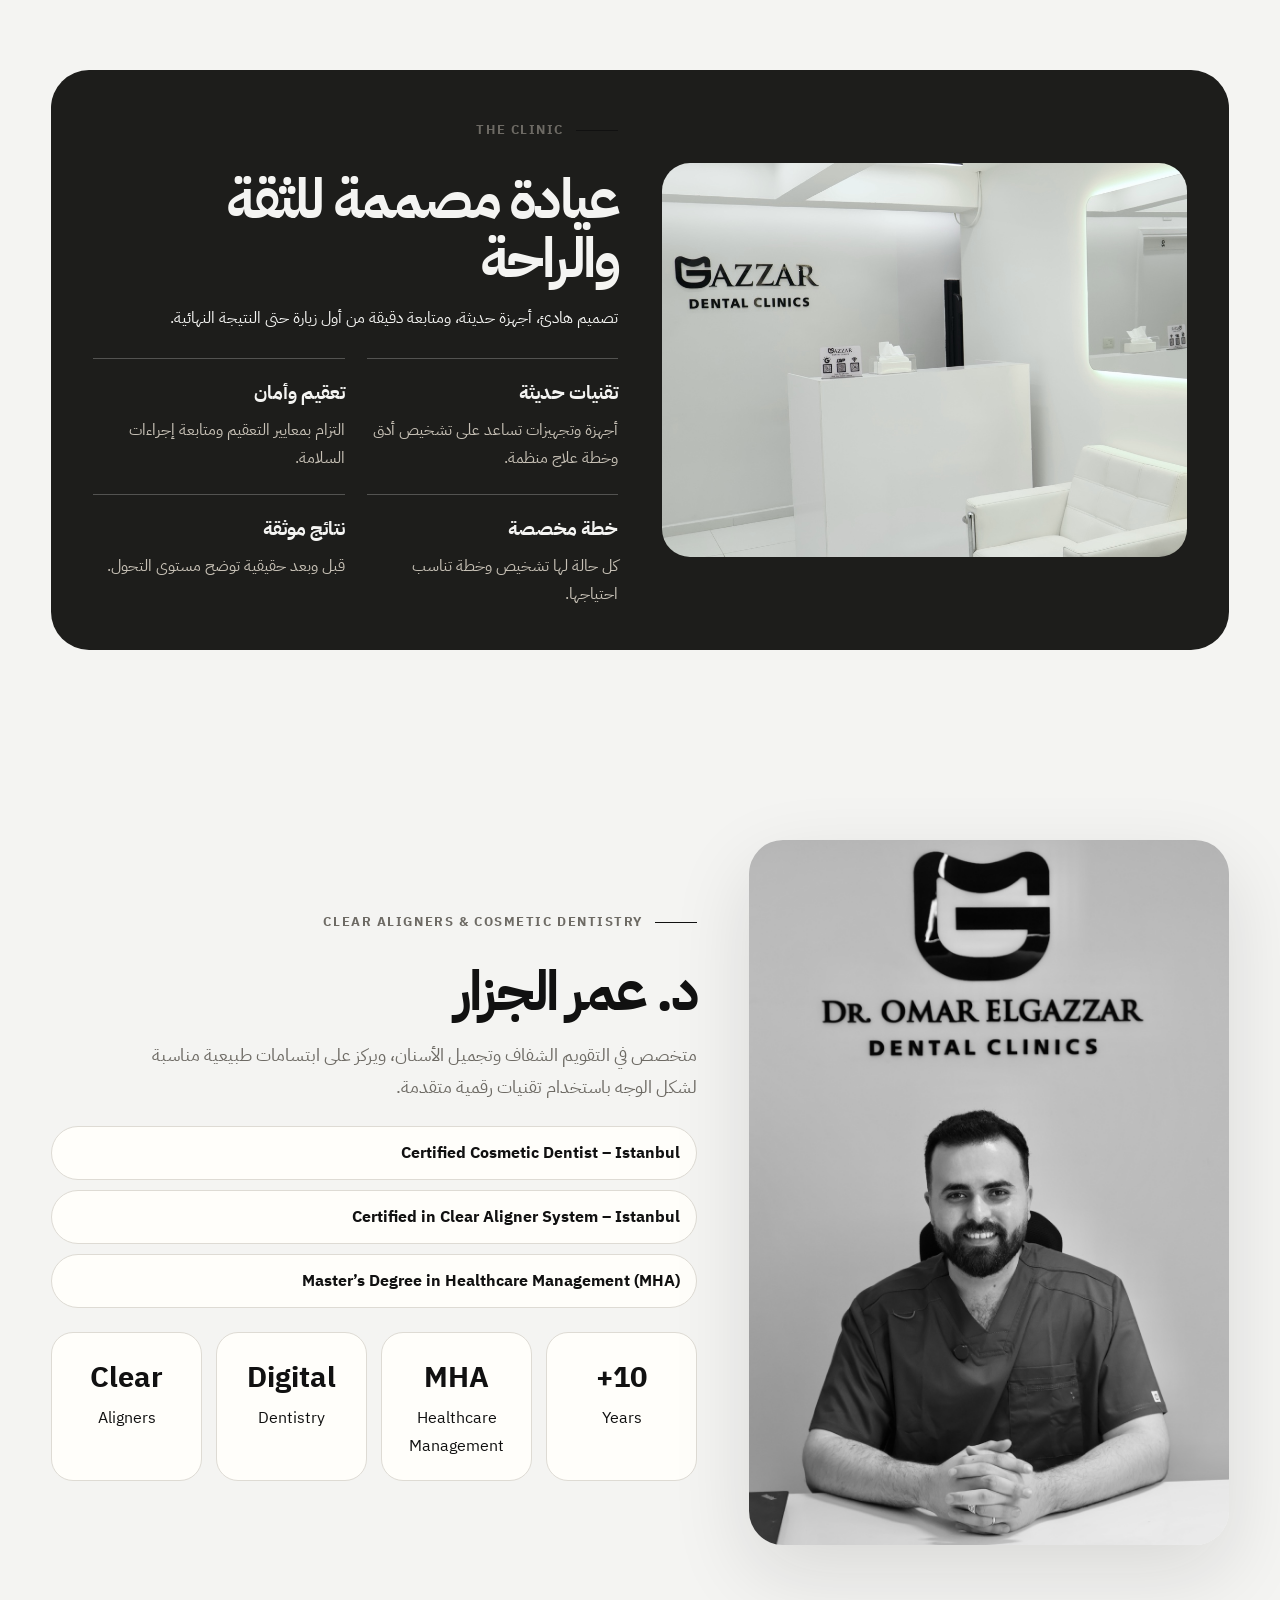
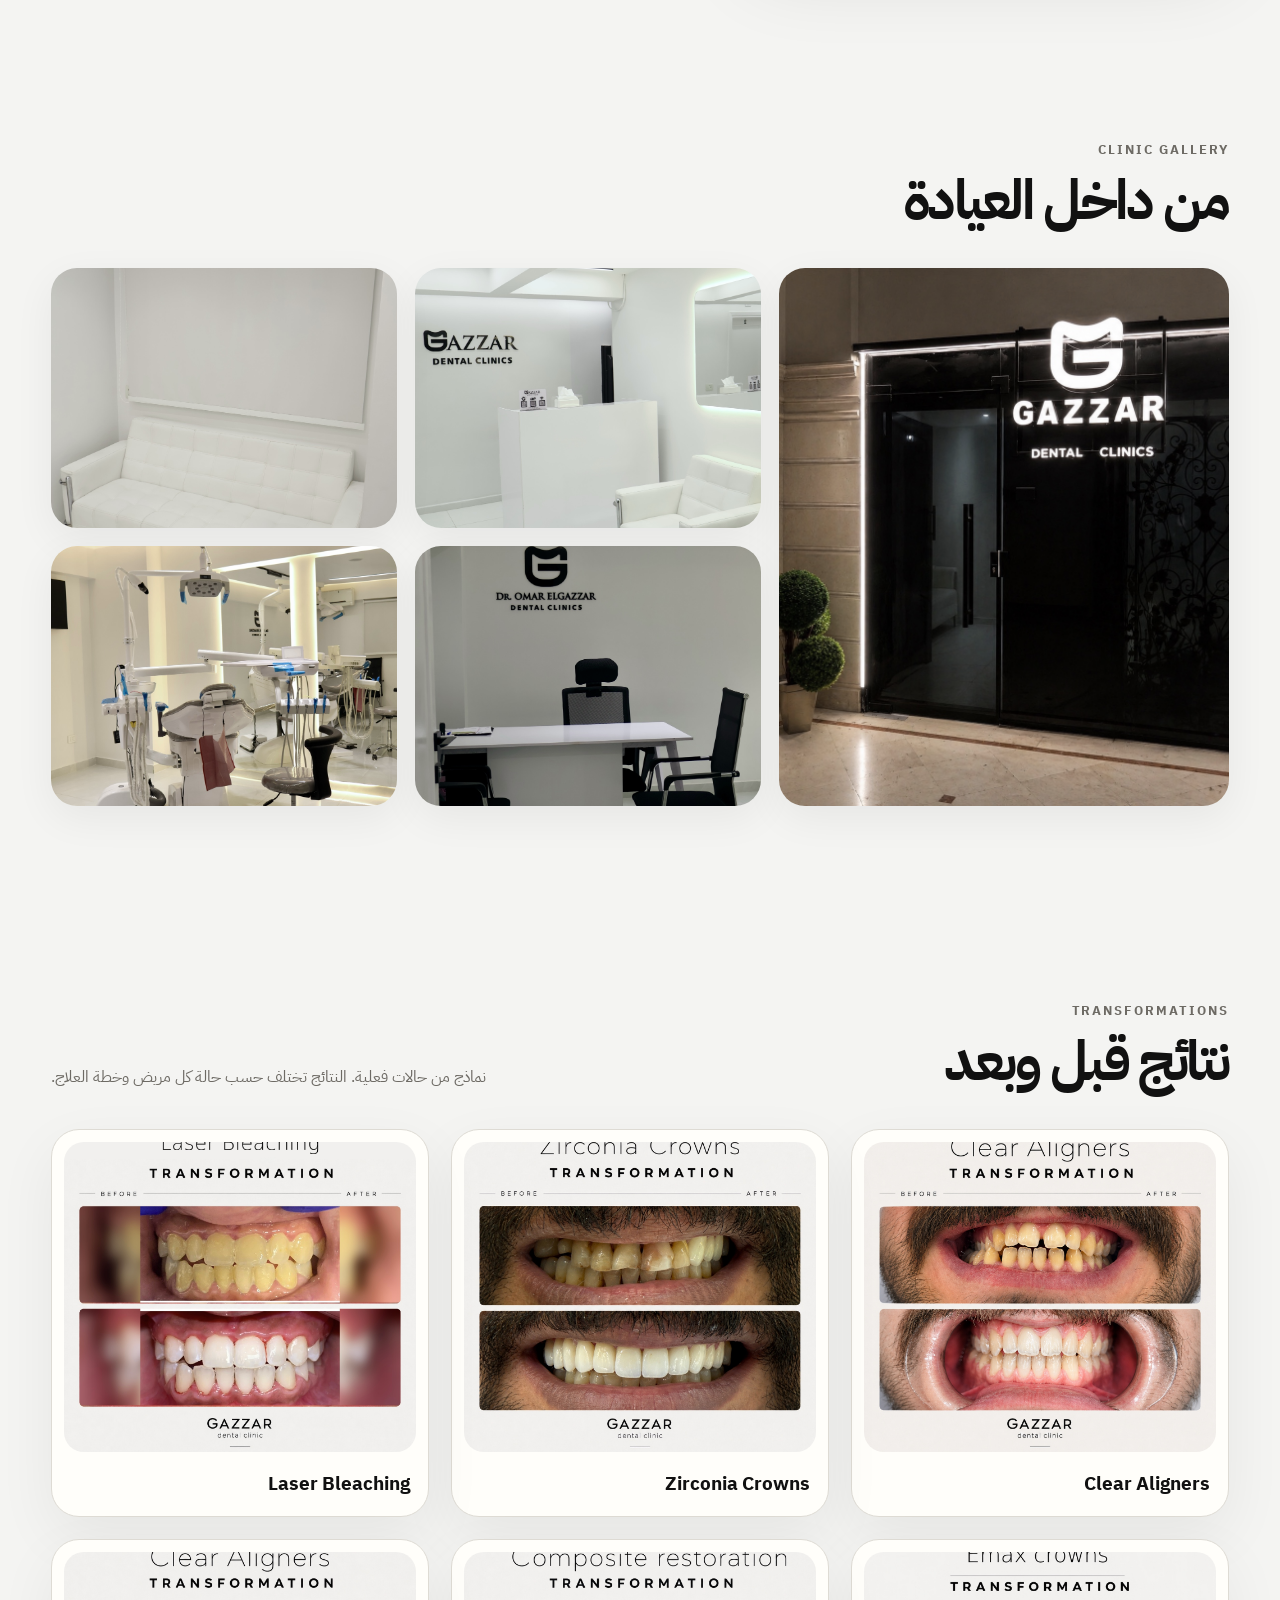
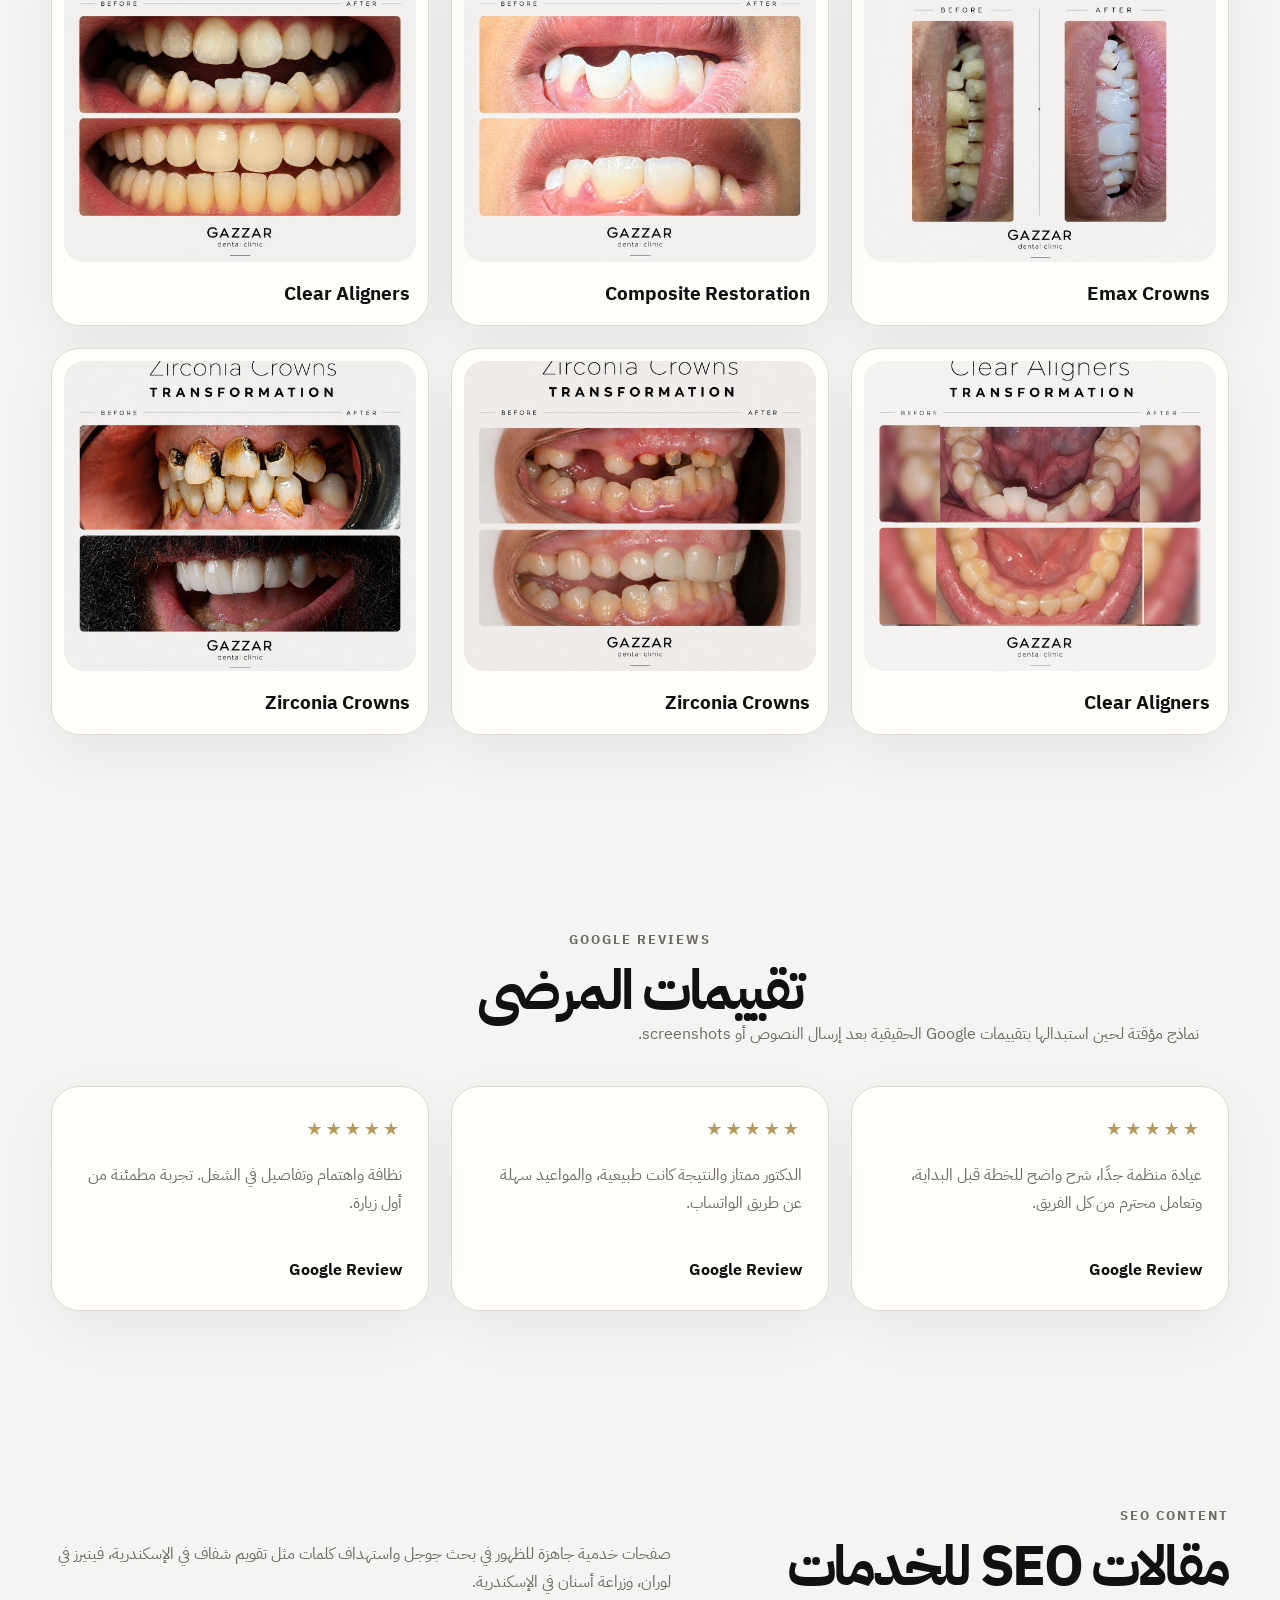
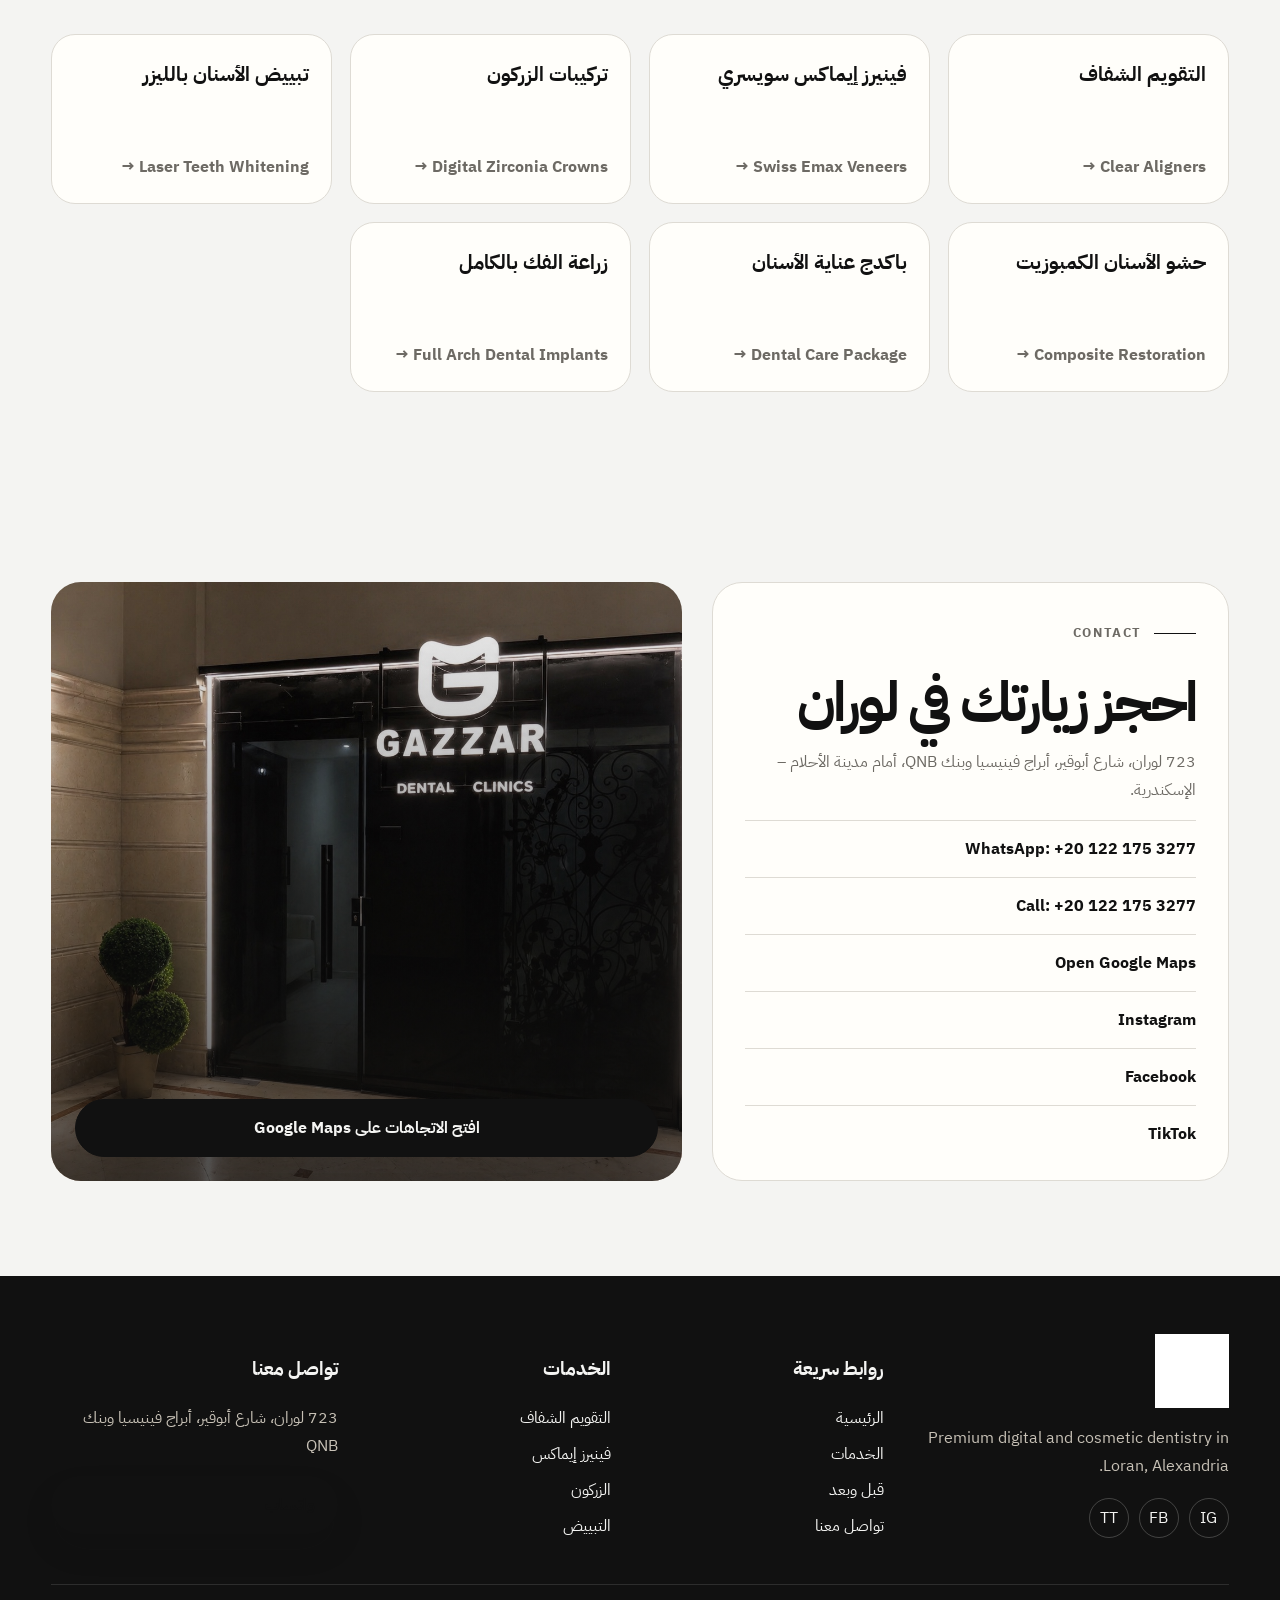
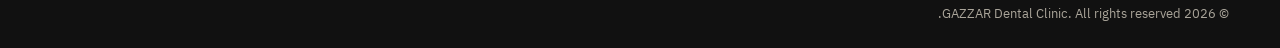
==== commit d7afd37c: "Add files via upload" ====
--- a/index.html
+++ b/index.html
@@ -1,7 +1,21 @@
-<!doctype html><html lang="ar"><head><meta charset="utf-8"><meta name="viewport" content="width=device-width, initial-scale=1"><title>GAZZAR Dental Clinic | عيادة أسنان في لوران الإسكندرية</title><meta name="description" content="GAZZAR Dental Clinic في لوران الإسكندرية: تقويم شفاف، فينيرز، زركون، تبييض ليزر، زراعة أسنان وتجميل أسنان مع د. عمر الجزار."><link rel="preconnect" href="https://fonts.googleapis.com"><link rel="preconnect" href="https://fonts.gstatic.com" crossorigin><link href="https://fonts.googleapis.com/css2?family=Cairo:wght@400;600;700;800;1000&family=Inter:wght@400;600;700;800;900&display=swap" rel="stylesheet"><link rel="stylesheet" href="styles.css"></head><body dir="rtl"><header class="topbar"><div class="container nav"><a class="brand" href="#home"><img src="logo.png" alt="GAZZAR Dental Clinic"></a><button class="menu">☰</button><nav class="links"><a data-nav href="#home">الرئيسية</a><a data-nav href="#services">الخدمات</a><a data-nav href="#cases">قبل وبعد</a><a data-nav href="#doctor">الدكتور</a><a data-nav href="#articles">المقالات</a><a data-nav href="#contact">تواصل معنا</a><a class="cta" href="https://wa.me/201221753277" target="_blank" data-book>احجز موعدك الآن</a><button class="lang">EN</button></nav></div></header><main id="home"><section class="hero"><div class="container hero-grid"><div><span class="eyebrow" data-i18n="heroBadge">حيث تلتقي الخبرة بالجمال</span><h1 data-i18n="heroTitle">ابتسامتك <span>بثقة</span><br>تبدأ من هنا</h1><p class="lead" data-i18n="heroLead">في GAZZAR Dental Clinic نجمع بين التقنيات الرقمية الحديثة واللمسة الفنية الراقية لنمنحك ابتسامة صحية وطبيعية تدوم.</p><div class="actions"><a class="cta" href="https://wa.me/201221753277?text=مرحبًا، أريد حجز موعد في عيادة GAZZAR Dental Clinic" target="_blank" data-book>احجز موعدك الآن</a><a class="cta ghost" href="tel:+201221753277" data-whats>تواصل واتساب</a></div><div class="rating"><div class="avatars"><span></span><span></span><span></span><span></span></div><b>5.0</b><span class="stars">★★★★★</span><span>تقييمات مرضانا</span></div></div><div class="hero-photo"><img class="main" src="doctor-omar.jpg" alt="Dr Omar El-Gazzar"><div class="results-card"><div data-i18n="resTitle">نتائج تتحدث عن نفسها</div><strong data-i18n="cases">5000+ حالة</strong><div><img src="case-clear-1.jpg"><img src="case-zirconia-1.jpg"><img src="case-bleaching.jpg"></div></div></div></div></section><section class="feature-strip"><div class="container features"><div class="feature"><div class="icon">🦷</div><div><h3 data-i18n="feature1">تقنيات متطورة</h3><p data-i18n="feature1p">تشخيص رقمي ونتائج دقيقة</p></div></div><div class="feature"><div class="icon">🛡️</div><div><h3 data-i18n="feature2">أطباء متخصصون</h3><p data-i18n="feature2p">خبرة 10+ سنوات في التجميل والتقويم الشفاف</p></div></div><div class="feature"><div class="icon">♡</div><div><h3 data-i18n="feature3">راحة وأمان</h3><p data-i18n="feature3p">تعقيم ومتابعة بأعلى المعايير</p></div></div><div class="feature"><div class="icon">📅</div><div><h3 data-i18n="feature4">مواعيد مرنة</h3><p data-i18n="feature4p">حجز سريع عبر الواتساب</p></div></div></div></section><section class="section" id="services"><div class="container"><div class="section-title"><h2 data-i18n="servicesTitle">خدماتنا <span>المميزة</span></h2><p data-i18n="servicesLead">أسعارنا الموضحة هي Starting price وتختلف حسب التشخيص وخطة العلاج.</p></div><div class="treatments"><article class="t-card"><img src="case-clear-2.jpg" alt="Clear Aligners"><div class="t-body"><h3>التقويم الشفاف</h3><p>تقويم شفاف للفكين بالتقسيط المباشر بدون فوائد، بتخطيط رقمي ومتابعة دقيقة للوصول لابتسامة متناسقة بدون أسلاك معدنية.</p><div class="price">يبدأ من 25,000 ج.م</div><a class="small-link" href="clear-aligners.html">اقرأ المزيد →</a></div></article>
-<article class="t-card"><img src="case-zirconia-2.jpg" alt="Zirconia Crowns"><div class="t-body"><h3>تركيبات الزركون</h3><p>تركيبات زركون ديجيتال بالكامل بمظهر طبيعي وقوة عالية، مناسبة للأسنان الأمامية والخلفية حسب حالة المريض.</p><div class="price">يبدأ من 3,500 ج.م</div><a class="small-link" href="zirconia-crowns.html">اقرأ المزيد →</a></div></article>
-<article class="t-card"><img src="case-bleaching.jpg" alt="Laser Teeth Whitening"><div class="t-body"><h3>تبييض الأسنان بالليزر</h3><p>جلسة تبييض بالليزر تحت إشراف طبي مع ضمان على النتيجة حسب تقييم لون الأسنان وحالة المينا.</p><div class="price">يبدأ من 3,500 ج.م</div><a class="small-link" href="laser-bleaching.html">اقرأ المزيد →</a></div></article>
-<article class="t-card"><img src="case-emax.jpg" alt="Swiss Emax Veneers"><div class="t-body"><h3>فينيرز إيماكس سويسري</h3><p>باكدج للفكين يشمل 16 سن مع العلاجات الشاملة وضمان ورقي، لتصميم ابتسامة طبيعية عالية الشفافية.</p><div class="price">يبدأ من 50,000 ج.م</div><a class="small-link" href="emax-veneers.html">اقرأ المزيد →</a></div></article>
-<article class="t-card"><img src="case-composite.jpg" alt="Composite Restoration"><div class="t-body"><h3>حشو الأسنان الكمبوزيت</h3><p>حشو كمبوزيت تجميلي بضمان عام، يحافظ على شكل السن الطبيعي ويعيد الوظيفة والجمال.</p><div class="price">يبدأ من 1,500 ج.م</div><a class="small-link" href="composite-restoration.html">اقرأ المزيد →</a></div></article>
-<article class="t-card"><img src="clinic-treatment.jpg" alt="Dental Care Package"><div class="t-body"><h3>باكدج عناية الأسنان</h3><p>تنظيف الأسنان مع التفتيح والتلميع وعلاج الجيوب اللثوية لتحسين صحة اللثة ونضارة الابتسامة.</p><div class="price">يبدأ من 799 ج.م</div><a class="small-link" href="dental-care-package.html">اقرأ المزيد →</a></div></article>
-<article class="t-card"><img src="clinic-unit.jpg" alt="Full Arch Dental Implants"><div class="t-body"><h3>زراعة الفك بالكامل</h3><p>حل متكامل لزراعة الفك بالكامل شامل تركيب الأسنان، بتخطيط دقيق لتحقيق ثبات ووظيفة أفضل.</p><div class="price">يبدأ من 90,000 ج.م</div><a class="small-link" href="full-arch-implants.html">اقرأ المزيد →</a></div></article></div><div class="badges"><div class="badge">💳 تقسيط مباشر</div><div class="badge">🛡️ ضمان حسب الخدمة</div><div class="badge">🦷 خطط علاج مخصصة</div><div class="badge">💬 متابعة بعد العلاج</div></div></div></section><section class="section alt"><div class="container dark-panel"><img src="clinic-reception.jpg" alt="Clinic Reception"><div><div class="section-title" style="text-align:inherit;margin-bottom:26px"><h2 data-i18n="whyTitle">لماذا تختار <span>GAZZAR Dental Clinic?</span></h2></div><div class="why-grid"><div class="why"><div class="icon">⚙️</div><div><h3>تقنيات رقمية</h3><p>تصميم وتشخيص رقمي لنتائج أدق وأكثر طبيعية.</p></div></div><div class="why"><div class="icon">🛡️</div><div><h3>تعقيم وأمان</h3><p>إجراءات تعقيم وراحة المريض في كل خطوة.</p></div></div><div class="why"><div class="icon">👨‍⚕️</div><div><h3>خبرة متخصصة</h3><p>تركيز قوي على التجميل والتقويم الشفاف.</p></div></div><div class="why"><div class="icon">✨</div><div><h3>نتائج طبيعية</h3><p>ابتسامة مناسبة لشكل الوجه وليست شكلًا صناعيًا.</p></div></div></div></div></div></section><section class="section" id="doctor"><div class="container doctor"><img src="doctor-omar.jpg" alt="Dr Omar El-Gazzar"><div><span class="eyebrow">Clear Aligners & Cosmetic Dentistry</span><h2 data-i18n="docTitle">د. عمر الجزار</h2><p class="lead" data-i18n="docText">متخصص في التقويم الشفاف وتجميل الأسنان، ويركز على تقديم ابتسامات طبيعية عالية الجمال من خلال المزج بين الرؤية الفنية والتقنيات الرقمية المتقدمة.</p><div class="certs"><span>Certified Cosmetic Dentist – Istanbul</span><span>Certified in Clear Aligner System – Istanbul</span><span>Master’s Degree in Healthcare Management (MHA)</span></div><div class="stats"><div class="stat"><strong>10+</strong><br>سنوات خبرة</div><div class="stat"><strong>5000+</strong><br>مرضى سعداء</div><div class="stat"><strong>Digital</strong><br>Workflow</div><div class="stat"><strong>High</strong><br>Sterilization</div></div></div></div></section><section class="section alt"><div class="container"><div class="section-title"><h2 data-i18n="galleryTitle">جولة داخل <span>العيادة</span></h2></div><div class="gallery"><img src="clinic-front.jpg"><img src="clinic-reception.jpg"><img src="clinic-waiting.jpg"><img src="clinic-desk.jpg"><img src="clinic-treatment.jpg"><img src="clinic-unit.jpg"><img src="clinic-front.jpg"><img src="clinic-reception.jpg"></div></div></section><section class="section" id="cases"><div class="container"><div class="section-title"><h2 data-i18n="casesTitle">نتائج <span>قبل وبعد</span></h2><p>نماذج من حالات فعلية داخل العيادة. تختلف النتائج حسب كل حالة وتشخيصها.</p></div><div class="cases"><div class="case"><img src="case-clear-2.jpg"><h3>Clear Aligners</h3></div><div class="case"><img src="case-zirconia-2.jpg"><h3>Zirconia Crowns</h3></div><div class="case"><img src="case-bleaching.jpg"><h3>Laser Bleaching</h3></div><div class="case"><img src="case-emax.jpg"><h3>Emax Crowns</h3></div><div class="case"><img src="case-composite.jpg"><h3>Composite Restoration</h3></div><div class="case"><img src="case-clear-3.jpg"><h3>Clear Aligners</h3></div></div></div></section><section class="section alt" id="reviews"><div class="container"><div class="section-title"><h2 data-i18n="reviewsTitle">ماذا يقول <span>مرضانا</span></h2><p>يُفضّل استبدال هذه العينة بتقييمات Google Reviews الحقيقية بعد تصديرها أو إرسال screenshots منها.</p></div><div class="reviews"><div class="review"><div class="stars">★★★★★</div><p>تجربة ممتازة، العيادة نظيفة جدًا والدكتور بيشرح الخطة بوضوح قبل البداية.</p><div class="name">مريض من Google</div></div><div class="review"><div class="stars">★★★★★</div><p>النتيجة كانت طبيعية جدًا، والمتابعة بعد العلاج كانت مطمئنة ومنظمة.</p><div class="name">مريض من Google</div></div><div class="review"><div class="stars">★★★★★</div><p>مكان محترم وتعامل راقي، والمواعيد والحجز عن طريق الواتساب سهلين.</p><div class="name">مريض من Google</div></div></div></div></section><section class="section" id="articles"><div class="container"><div class="section-title"><h2>مقالات SEO عن <span>خدمات العيادة</span></h2><p>صفحات جاهزة لتحسين ظهور الموقع في بحث جوجل على خدمات الأسنان في الإسكندرية.</p></div><div class="treatments"><article class="t-card"><img src="case-clear-2.jpg" alt="Clear Aligners"><div class="t-body"><h3>التقويم الشفاف</h3><p>تقويم شفاف للفكين بالتقسيط المباشر بدون فوائد، بتخطيط رقمي ومتابعة دقيقة للوصول لابتسامة متناسقة بدون أسلاك معدنية.</p><a class="small-link" href="clear-aligners.html">افتح المقال →</a></div></article><article class="t-card"><img src="case-zirconia-2.jpg" alt="Zirconia Crowns"><div class="t-body"><h3>تركيبات الزركون</h3><p>تركيبات زركون ديجيتال بالكامل بمظهر طبيعي وقوة عالية، مناسبة للأسنان الأمامية والخلفية حسب حالة المريض.</p><a class="small-link" href="zirconia-crowns.html">افتح المقال →</a></div></article><article class="t-card"><img src="case-bleaching.jpg" alt="Laser Teeth Whitening"><div class="t-body"><h3>تبييض الأسنان بالليزر</h3><p>جلسة تبييض بالليزر تحت إشراف طبي مع ضمان على النتيجة حسب تقييم لون الأسنان وحالة المينا.</p><a class="small-link" href="laser-bleaching.html">افتح المقال →</a></div></article><article class="t-card"><img src="case-emax.jpg" alt="Swiss Emax Veneers"><div class="t-body"><h3>فينيرز إيماكس سويسري</h3><p>باكدج للفكين يشمل 16 سن مع العلاجات الشاملة وضمان ورقي، لتصميم ابتسامة طبيعية عالية الشفافية.</p><a class="small-link" href="emax-veneers.html">افتح المقال →</a></div></article><article class="t-card"><img src="case-composite.jpg" alt="Composite Restoration"><div class="t-body"><h3>حشو الأسنان الكمبوزيت</h3><p>حشو كمبوزيت تجميلي بضمان عام، يحافظ على شكل السن الطبيعي ويعيد الوظيفة والجمال.</p><a class="small-link" href="composite-restoration.html">افتح المقال →</a></div></article><article class="t-card"><img src="clinic-treatment.jpg" alt="Dental Care Package"><div class="t-body"><h3>باكدج عناية الأسنان</h3><p>تنظيف الأسنان مع التفتيح والتلميع وعلاج الجيوب اللثوية لتحسين صحة اللثة ونضارة الابتسامة.</p><a class="small-link" href="dental-care-package.html">افتح المقال →</a></div></article><article class="t-card"><img src="clinic-unit.jpg" alt="Full Arch Dental Implants"><div class="t-body"><h3>زراعة الفك بالكامل</h3><p>حل متكامل لزراعة الفك بالكامل شامل تركيب الأسنان، بتخطيط دقيق لتحقيق ثبات ووظيفة أفضل.</p><a class="small-link" href="full-arch-implants.html">افتح المقال →</a></div></article></div></div></section><section class="section alt" id="contact"><div class="container"><div class="section-title"><h2 data-i18n="contactTitle">احجز زيارتك في <span>لوران - الإسكندرية</span></h2></div><div class="contact"><div class="contact-card"><h3>GAZZAR Dental Clinic</h3><p><b>العنوان:</b> 723 لوران، شارع أبوقير، أبراج فينيسيا، بجوار بنك QNB، أمام مدينة الأحلام – الإسكندرية</p><p><b>WhatsApp:</b> +20 122 175 3277</p><div class="actions"><a class="cta" href="https://wa.me/201221753277" target="_blank">احجز واتساب</a><a class="cta ghost" href="https://maps.app.goo.gl/MdEr4qtvyZxdPNrd6?g_st=ic" target="_blank">افتح الخريطة</a></div></div><div class="mapbox"><a class="cta" href="https://maps.app.goo.gl/MdEr4qtvyZxdPNrd6?g_st=ic" target="_blank">Get Directions</a></div></div></div></section></main><footer class="footer"><div class="container footer-grid"><div><img src="logo.png"><p data-i18n="footerText">نقدم رعاية أسنان رقمية وتجميلية بمعايير عالية لابتسامة صحية وواثقة.</p><div class="social"><a href="https://www.instagram.com/gazzardentalclinics?igsh=MXR4Z2tuYWFmZ3QxdA==" target="_blank">IG</a><a href="https://www.facebook.com/share/1B3yHsctPV/?mibextid=wwXIfr" target="_blank">FB</a><a href="https://www.tiktok.com/@gazzar.dental.clinics?_r=1&_t=ZS-962P9KN7nJn" target="_blank">TT</a></div></div><div><h3>روابط سريعة</h3><a href="#home">الرئيسية</a><a href="#services">الخدمات</a><a href="#cases">قبل وبعد</a><a href="#doctor">الدكتور</a></div><div><h3>خدماتنا</h3><a href="clear-aligners.html">التقويم الشفاف</a><a href="emax-veneers.html">فينيرز إيماكس</a><a href="zirconia-crowns.html">الزركون</a><a href="laser-bleaching.html">التبييض</a></div><div><h3>تواصل معنا</h3><p>723 لوران، شارع أبوقير، أبراج فينيسيا، بجوار بنك QNB</p><a href="tel:+201221753277">+20 122 175 3277</a><a class="cta" href="https://wa.me/201221753277" target="_blank">تواصل واتساب</a></div></div><div class="container copy">© 2026 GAZZAR Dental Clinic. All rights reserved.</div></footer><a class="whatsapp-float" href="https://wa.me/201221753277" target="_blank">☘</a><script src="app.js"></script></body></html>+<!doctype html><html lang="ar"><head><meta charset="utf-8"><meta name="viewport" content="width=device-width, initial-scale=1"><title>GAZZAR Dental Clinic | د. عمر الجزار - لوران الإسكندرية</title><meta name="description" content="GAZZAR Dental Clinic في لوران الإسكندرية مع د. عمر الجزار: تقويم شفاف، فينيرز إيماكس، زركون، تبييض ليزر، حشو كمبوزيت وزراعة الفك بالكامل."><link rel="preconnect" href="https://fonts.googleapis.com"><link rel="preconnect" href="https://fonts.gstatic.com" crossorigin><link href="https://fonts.googleapis.com/css2?family=Cormorant+Garamond:ital,wght@0,500;0,600;1,500;1,600&family=IBM+Plex+Sans+Arabic:wght@400;500;600;700&family=Manrope:wght@400;500;600;700;800&display=swap" rel="stylesheet"><link rel="icon" href="logo.png"><link rel="stylesheet" href="styles.css"></head><body dir="rtl" data-lang="ar"><header class="topbar"><div class="container nav"><a class="brand" href="#home"><img src="logo.png" alt="GAZZAR Dental Clinic"></a><button class="menu" aria-label="Menu">☰</button><nav class="links"><a data-nav href="#home">الرئيسية</a><a data-nav href="#services">الخدمات</a><a data-nav href="#cases">قبل وبعد</a><a data-nav href="#doctor">د. عمر</a><a data-nav href="#articles">المقالات</a><a data-nav href="#contact">تواصل معنا</a><a class="cta" href="https://wa.me/201221753277?text=مرحبًا، أريد حجز موعد في عيادة GAZZAR Dental Clinic" target="_blank" data-book>احجز موعدك</a><button class="lang">EN</button></nav></div></header><main id="home"><section class="hero"><div class="container hero-grid"><div class="hero-copy"><span class="eyebrow" data-t="heroBadge">Loran, Alexandria · Digital Dental Care</span><h1 data-t="heroTitle">ابتسامة راقية تبدأ من <span>تشخيص دقيق</span></h1><p class="lead" data-t="heroLead">في GAZZAR Dental Clinic نقدم تجربة أسنان Premium تجمع بين التخطيط الرقمي، التجميل الطبيعي، والتقويم الشفاف تحت إشراف د. عمر الجزار.</p><div class="actions"><a class="cta" href="https://wa.me/201221753277?text=مرحبًا، أريد حجز موعد في عيادة GAZZAR Dental Clinic" target="_blank" data-book>احجز موعدك</a><a class="cta ghost" href="tel:+201221753277">01221753277</a></div><div class="hero-metrics"><div class="metric"><strong>10+</strong><span data-t="metric1">سنوات خبرة</span></div><div class="metric"><strong>7</strong><span data-t="metric2">خدمات تجميلية ورقمية</span></div><div class="metric"><strong>24/7</strong><span data-t="metric3">حجز سريع عبر واتساب</span></div></div></div><div class="hero-visual"><img class="main-img" src="doctor-omar.jpg" alt="Dr Omar El-Gazzar"><div class="hero-card"><h3 data-t="cardTitle">نتائج حقيقية من حالات العيادة</h3><div class="mini-cases"><img src="case-clear-2.jpg" alt=""><img src="case-zirconia-2.jpg" alt=""><img src="case-emax.jpg" alt=""></div></div></div></div></section><section class="trust-strip"><div class="container trust-grid"><div class="trust-item"><div class="trust-icon">01</div><h3>Digital Planning</h3><p>تخطيط رقمي للحالات قبل بدء العلاج</p></div><div class="trust-item"><div class="trust-icon">02</div><h3>Natural Aesthetics</h3><p>نتائج طبيعية مناسبة للوجه والابتسامة</p></div><div class="trust-item"><div class="trust-icon">03</div><h3>Direct Installments</h3><p>تقسيط مباشر لخدمات التقويم الشفاف</p></div><div class="trust-item"><div class="trust-icon">04</div><h3>Written Warranty</h3><p>ضمان ورقي للخدمات المحددة حسب الخطة</p></div></div></section><section class="section" id="services"><div class="container"><div class="section-title"><div><small data-t="servicesSmall">TREATMENTS</small><h2 data-t="servicesTitle">خدمات مختارة <em>بعناية</em></h2></div><p data-t="servicesLead">ترتيب أوضح للخدمات الأساسية مع أسعار بداية شفافة، وكل خطة علاج يتم تحديدها بعد الكشف والتشخيص.</p></div><div class="treatments"><article class="t-card"><div class="t-img-wrap"><img src="case-clear-2.jpg" alt="Clear Aligners"><span class="t-tag">بدون أسلاك</span></div><div class="t-body"><h3>التقويم الشفاف<br><small>Clear Aligners</small></h3><p>تقويم شفاف للفكين بتخطيط رقمي وتقسيط مباشر بدون فوائد، مناسب للحالات التي تبحث عن حل غير مرئي ومريح.</p><div class="price-row"><span>Starting price</span><div class="price">25,000 ج.م</div></div><a class="small-link" href="clear-aligners.html">اقرأ المقال ←</a></div></article>
+<article class="t-card"><div class="t-img-wrap"><img src="case-emax.jpg" alt="Swiss Emax Veneers"><span class="t-tag">16 سن للفكين</span></div><div class="t-body"><h3>فينيرز إيماكس سويسري<br><small>Swiss Emax Veneers</small></h3><p>باكدج ابتسامة كاملة للفكين يشمل 16 سن مع العلاجات الشاملة وضمان ورقي وشفافية عالية.</p><div class="price-row"><span>Starting price</span><div class="price">50,000 ج.م</div></div><a class="small-link" href="emax-veneers.html">اقرأ المقال ←</a></div></article>
+<article class="t-card"><div class="t-img-wrap"><img src="case-zirconia-2.jpg" alt="Digital Zirconia Crowns"><span class="t-tag">ديجيتال بالكامل</span></div><div class="t-body"><h3>تركيبات الزركون<br><small>Digital Zirconia Crowns</small></h3><p>تركيبات زركون ديجيتال بالكامل بمظهر طبيعي وقوة عالية للأسنان الأمامية والخلفية.</p><div class="price-row"><span>Starting price</span><div class="price">3,500 ج.م</div></div><a class="small-link" href="zirconia-crowns.html">اقرأ المقال ←</a></div></article>
+<article class="t-card"><div class="t-img-wrap"><img src="case-bleaching.jpg" alt="Laser Teeth Whitening"><span class="t-tag">ضمان على النتيجة</span></div><div class="t-body"><h3>تبييض الأسنان بالليزر<br><small>Laser Teeth Whitening</small></h3><p>جلسة تبييض احترافية بالليزر تحت إشراف طبي مع تقييم اللون قبل وبعد وضمان على النتيجة.</p><div class="price-row"><span>Starting price</span><div class="price">3,500 ج.م</div></div><a class="small-link" href="laser-bleaching.html">اقرأ المقال ←</a></div></article>
+<article class="t-card"><div class="t-img-wrap"><img src="case-composite.jpg" alt="Composite Restoration"><span class="t-tag">ضمان عام</span></div><div class="t-body"><h3>حشو الأسنان الكمبوزيت<br><small>Composite Restoration</small></h3><p>حشو كمبوزيت تجميلي يعيد شكل السن الطبيعي مع ضمان عام وخطة علاج محافظة.</p><div class="price-row"><span>Starting price</span><div class="price">1,500 ج.م</div></div><a class="small-link" href="composite-restoration.html">اقرأ المقال ←</a></div></article>
+<article class="t-card"><div class="t-img-wrap"><img src="clinic-treatment.jpg" alt="Dental Care Package"><span class="t-tag">تنظيف + تلميع</span></div><div class="t-body"><h3>باكدج عناية الأسنان<br><small>Dental Care Package</small></h3><p>تنظيف الأسنان مع التفتيح والتلميع وعلاج الجيوب اللثوية للحفاظ على صحة اللثة ونضارة الابتسامة.</p><div class="price-row"><span>Starting price</span><div class="price">799 ج.م</div></div><a class="small-link" href="dental-care-package.html">اقرأ المقال ←</a></div></article>
+<article class="t-card"><div class="t-img-wrap"><img src="clinic-unit.jpg" alt="Full Arch Dental Implants"><span class="t-tag">شامل التركيب</span></div><div class="t-body"><h3>زراعة الفك بالكامل<br><small>Full Arch Dental Implants</small></h3><p>حل متكامل لزراعة الفك بالكامل شامل تركيب الأسنان، بتخطيط دقيق ومتابعة مستمرة.</p><div class="price-row"><span>Starting price</span><div class="price">90,000 ج.م</div></div><a class="small-link" href="full-arch-implants.html">اقرأ المقال ←</a></div></article></div></div></section><section class="premium-band"><div class="container band-grid"><div class="band-item"><strong>Starting Price</strong><span>كل الأسعار المعروضة هي بداية السعر حسب التشخيص.</span></div><div class="band-item"><strong>Digital Workflow</strong><span>تشخيص وتصميم ابتسامة بتخطيط رقمي دقيق.</span></div><div class="band-item"><strong>Comfort First</strong><span>مساحة هادئة وتجربة زيارة مريحة.</span></div><div class="band-item"><strong>WhatsApp Booking</strong><span>احجز موعدك مباشرة عبر الواتساب.</span></div></div></section><section class="section"><div class="container clinic-section"><img src="clinic-reception.jpg" alt="GAZZAR Dental Clinic reception"><div><span class="eyebrow">THE CLINIC</span><h2 data-t="whyTitle">عيادة مصممة للثقة والراحة</h2><p data-t="whyLead">تصميم هادئ، أجهزة حديثة، ومتابعة دقيقة من أول زيارة حتى النتيجة النهائية.</p><div class="why-grid"><div class="why"><h3>تقنيات حديثة</h3><p>أجهزة وتجهيزات تساعد على تشخيص أدق وخطة علاج منظمة.</p></div><div class="why"><h3>تعقيم وأمان</h3><p>التزام بمعايير التعقيم ومتابعة إجراءات السلامة.</p></div><div class="why"><h3>خطة مخصصة</h3><p>كل حالة لها تشخيص وخطة تناسب احتياجها.</p></div><div class="why"><h3>نتائج موثقة</h3><p>قبل وبعد حقيقية توضح مستوى التحول.</p></div></div></div></div></section><section class="section" id="doctor"><div class="container doctor"><img src="doctor-omar.jpg" alt="Dr Omar El-Gazzar"><div><span class="eyebrow">CLEAR ALIGNERS & COSMETIC DENTISTRY</span><h2 data-t="doctorTitle">د. عمر الجزار</h2><p class="lead" data-t="doctorLead">متخصص في التقويم الشفاف وتجميل الأسنان، ويركز على ابتسامات طبيعية مناسبة لشكل الوجه باستخدام تقنيات رقمية متقدمة.</p><div class="certs"><span>Certified Cosmetic Dentist – Istanbul</span><span>Certified in Clear Aligner System – Istanbul</span><span>Master’s Degree in Healthcare Management (MHA)</span></div><div class="stats"><div class="stat"><strong>10+</strong><br>Years</div><div class="stat"><strong>MHA</strong><br>Healthcare Management</div><div class="stat"><strong>Digital</strong><br>Dentistry</div><div class="stat"><strong>Clear</strong><br>Aligners</div></div></div></div></section><section class="section"><div class="container"><div class="section-title"><div><small>CLINIC GALLERY</small><h2 data-t="galleryTitle">من داخل العيادة</h2></div></div><div class="gallery"><img src="clinic-front.jpg" alt="Clinic front"><img src="clinic-reception.jpg" alt="Reception"><img src="clinic-waiting.jpg" alt="Waiting area"><img src="clinic-desk.jpg" alt="Doctor office"><img src="clinic-treatment.jpg" alt="Dental unit"></div></div></section><section class="section" id="cases"><div class="container"><div class="section-title"><div><small>TRANSFORMATIONS</small><h2 data-t="casesTitle">نتائج قبل وبعد</h2></div><p data-t="casesLead">نماذج من حالات فعلية. النتائج تختلف حسب حالة كل مريض وخطة العلاج.</p></div><div class="cases"><div class="case"><img src="case-clear-2.jpg" alt="Clear Aligners before and after"><h3>Clear Aligners</h3></div>
+<div class="case"><img src="case-zirconia-2.jpg" alt="Zirconia Crowns before and after"><h3>Zirconia Crowns</h3></div>
+<div class="case"><img src="case-bleaching.jpg" alt="Laser Bleaching before and after"><h3>Laser Bleaching</h3></div>
+<div class="case"><img src="case-emax.jpg" alt="Emax Crowns before and after"><h3>Emax Crowns</h3></div>
+<div class="case"><img src="case-composite.jpg" alt="Composite Restoration before and after"><h3>Composite Restoration</h3></div>
+<div class="case"><img src="case-clear-3.jpg" alt="Clear Aligners before and after"><h3>Clear Aligners</h3></div>
+<div class="case"><img src="case-clear-4.jpg" alt="Clear Aligners before and after"><h3>Clear Aligners</h3></div>
+<div class="case"><img src="case-zirconia-3.jpg" alt="Zirconia Crowns before and after"><h3>Zirconia Crowns</h3></div>
+<div class="case"><img src="case-zirconia-1.jpg" alt="Zirconia Crowns before and after"><h3>Zirconia Crowns</h3></div></div></div></section><section class="section"><div class="container"><div class="section-title center"><small>GOOGLE REVIEWS</small><h2 data-t="reviewsTitle">تقييمات المرضى</h2><p data-t="reviewsLead">نماذج مؤقتة لحين استبدالها بتقييمات Google الحقيقية بعد إرسال النصوص أو screenshots.</p></div><div class="reviews"><div class="review"><div class="stars">★★★★★</div><p>عيادة منظمة جدًا، شرح واضح للخطة قبل البداية، وتعامل محترم من كل الفريق.</p><div class="name">Google Review</div></div><div class="review"><div class="stars">★★★★★</div><p>الدكتور ممتاز والنتيجة كانت طبيعية، والمواعيد سهلة عن طريق الواتساب.</p><div class="name">Google Review</div></div><div class="review"><div class="stars">★★★★★</div><p>نظافة واهتمام وتفاصيل في الشغل. تجربة مطمئنة من أول زيارة.</p><div class="name">Google Review</div></div></div></div></section><section class="section" id="articles"><div class="container"><div class="section-title"><div><small>SEO CONTENT</small><h2 data-t="articlesTitle">مقالات SEO للخدمات</h2></div><p>صفحات خدمية جاهزة للظهور في بحث جوجل واستهداف كلمات مثل تقويم شفاف في الإسكندرية، فينيرز في لوران، وزراعة أسنان في الإسكندرية.</p></div><div class="articles-grid"><a class="article-card" href="clear-aligners.html"><h3>التقويم الشفاف</h3><span>Clear Aligners →</span></a>
+<a class="article-card" href="emax-veneers.html"><h3>فينيرز إيماكس سويسري</h3><span>Swiss Emax Veneers →</span></a>
+<a class="article-card" href="zirconia-crowns.html"><h3>تركيبات الزركون</h3><span>Digital Zirconia Crowns →</span></a>
+<a class="article-card" href="laser-bleaching.html"><h3>تبييض الأسنان بالليزر</h3><span>Laser Teeth Whitening →</span></a>
+<a class="article-card" href="composite-restoration.html"><h3>حشو الأسنان الكمبوزيت</h3><span>Composite Restoration →</span></a>
+<a class="article-card" href="dental-care-package.html"><h3>باكدج عناية الأسنان</h3><span>Dental Care Package →</span></a>
+<a class="article-card" href="full-arch-implants.html"><h3>زراعة الفك بالكامل</h3><span>Full Arch Dental Implants →</span></a></div></div></section><section class="section" id="contact"><div class="container contact"><div class="contact-card"><span class="eyebrow">CONTACT</span><h2 data-t="contactTitle">احجز زيارتك في لوران</h2><p data-t="contactLead">723 لوران، شارع أبوقير، أبراج فينيسيا وبنك QNB، أمام مدينة الأحلام – الإسكندرية.</p><div class="contact-list"><a href="https://wa.me/201221753277" target="_blank">WhatsApp: +20 122 175 3277</a><a href="tel:+201221753277">Call: +20 122 175 3277</a><a href="https://maps.app.goo.gl/MdEr4qtvyZxdPNrd6?g_st=ic" target="_blank">Open Google Maps</a><a href="https://www.instagram.com/gazzardentalclinics?igsh=MXR4Z2tuYWFmZ3QxdA==" target="_blank">Instagram</a><a href="https://www.facebook.com/share/1B3yHsctPV/?mibextid=wwXIfr" target="_blank">Facebook</a><a href="https://www.tiktok.com/@gazzar.dental.clinics?_r=1&_t=ZS-962P9KN7nJn" target="_blank">TikTok</a></div></div><div class="mapbox"><a class="cta" href="https://maps.app.goo.gl/MdEr4qtvyZxdPNrd6?g_st=ic" target="_blank">افتح الاتجاهات على Google Maps</a></div></div></section></main><footer class="footer"><div class="container footer-grid"><div><img src="logo.png" alt="GAZZAR Dental Clinic"><p>Premium digital and cosmetic dentistry in Loran, Alexandria.</p><div class="social"><a href="https://www.instagram.com/gazzardentalclinics?igsh=MXR4Z2tuYWFmZ3QxdA==">IG</a><a href="https://www.facebook.com/share/1B3yHsctPV/?mibextid=wwXIfr">FB</a><a href="https://www.tiktok.com/@gazzar.dental.clinics?_r=1&_t=ZS-962P9KN7nJn">TT</a></div></div><div><h3>روابط سريعة</h3><a href="#home">الرئيسية</a><a href="#services">الخدمات</a><a href="#cases">قبل وبعد</a><a href="#contact">تواصل معنا</a></div><div><h3>الخدمات</h3><a href="clear-aligners.html">التقويم الشفاف</a><a href="emax-veneers.html">فينيرز إيماكس</a><a href="zirconia-crowns.html">الزركون</a><a href="laser-bleaching.html">التبييض</a></div><div><h3>تواصل معنا</h3><p>723 لوران، شارع أبوقير، أبراج فينيسيا وبنك QNB</p><a class="cta outline" href="https://wa.me/201221753277" target="_blank">واتساب</a></div></div><div class="container copy">© 2026 GAZZAR Dental Clinic. All rights reserved.</div></footer><a class="whatsapp-float" href="https://wa.me/201221753277" target="_blank">☎</a><script src="app.js"></script></body></html>
--- a/styles.css
+++ b/styles.css
@@ -1,2 +1,2 @@
 
-:root{--navy:#061b33;--navy2:#0a2946;--teal:#00a9a5;--teal2:#08c7bf;--muted:#667789;--light:#f4fbfb;--card:#fff;--ink:#071a2e;--gold:#ffb703}*{box-sizing:border-box}html{scroll-behavior:smooth}body{margin:0;font-family:'Inter','Cairo',system-ui,-apple-system,Segoe UI,sans-serif;color:var(--ink);background:#fff;line-height:1.65}body[dir=rtl]{font-family:'Cairo','Inter',system-ui,sans-serif}.container{width:min(1180px,92%);margin:auto}.topbar{position:sticky;top:0;z-index:50;background:rgba(6,27,51,.96);backdrop-filter:blur(16px);box-shadow:0 14px 30px rgba(4,18,34,.13)}.nav{display:flex;align-items:center;justify-content:space-between;gap:24px;height:78px}.brand img{height:54px;filter:brightness(0) invert(1)}.links{display:flex;align-items:center;gap:23px}.links a{color:#ecfbff;text-decoration:none;font-weight:700;font-size:14px;opacity:.92}.links a:hover{color:var(--teal2)}.cta{display:inline-flex;align-items:center;justify-content:center;gap:8px;border-radius:14px;background:linear-gradient(135deg,var(--teal),var(--teal2));color:white!important;text-decoration:none;padding:13px 18px;font-weight:900;box-shadow:0 12px 25px rgba(0,169,165,.24)}.ghost{background:white;color:var(--navy)!important;border:1px solid #d9eff0;box-shadow:none}.lang{border:1px solid rgba(255,255,255,.25);background:transparent;color:white;border-radius:11px;padding:10px 12px;cursor:pointer;font-weight:800}.menu{display:none;background:transparent;border:0;color:white;font-size:28px}.hero{position:relative;overflow:hidden;background:linear-gradient(110deg,#fff 0%,#f7fcfc 47%,#dff8f7 100%);min-height:710px}.hero:after{content:"";position:absolute;right:-160px;bottom:-120px;width:750px;height:420px;background:linear-gradient(135deg,var(--teal),#0ec0bc);border-top-left-radius:100% 80%;z-index:0}.hero-grid{position:relative;z-index:1;display:grid;grid-template-columns:1.05fr .95fr;gap:30px;align-items:center;padding:86px 0 72px}.eyebrow{display:inline-block;background:#e7fbfa;color:var(--navy);border:1px solid #c4f3f1;border-radius:999px;padding:9px 16px;font-weight:900;margin-bottom:18px}.hero h1{font-size:clamp(46px,6vw,78px);line-height:1.05;margin:0 0 20px;font-weight:1000;letter-spacing:-2px}.hero h1 span{color:var(--teal)}.lead{font-size:18px;color:#506173;max-width:570px}.actions{display:flex;gap:14px;flex-wrap:wrap;margin:28px 0}.rating{display:flex;align-items:center;gap:13px;color:#536474;font-weight:800}.avatars{display:flex}.avatars span{width:34px;height:34px;border-radius:50%;background:linear-gradient(135deg,#cfd8dc,#fff);border:2px solid white;margin-inline-start:-8px;box-shadow:0 5px 14px rgba(0,0,0,.1)}.stars{color:var(--gold);letter-spacing:2px}.hero-photo{position:relative}.hero-photo .main{width:100%;border-radius:32px;object-fit:cover;aspect-ratio:4/4.15;box-shadow:0 30px 70px rgba(4,26,44,.16)}.results-card{position:absolute;bottom:45px;inset-inline-start:-18px;background:var(--navy);color:white;border-radius:24px;padding:22px;width:310px;box-shadow:0 25px 55px rgba(0,0,0,.24);border:1px solid rgba(255,255,255,.12)}.results-card strong{font-size:32px}.results-card img{height:52px;width:62px;border-radius:10px;object-fit:cover;margin-inline-end:4px}.feature-strip{position:relative;z-index:2;margin-top:-62px}.features{display:grid;grid-template-columns:repeat(4,1fr);gap:0;background:white;border-radius:22px;box-shadow:0 18px 50px rgba(20,56,78,.13);overflow:hidden;border:1px solid #e5f3f3}.feature{padding:26px;display:flex;gap:14px;align-items:flex-start;border-inline-end:1px solid #e7f0f1}.icon{width:48px;height:48px;display:grid;place-items:center;border-radius:16px;background:linear-gradient(135deg,var(--teal),var(--teal2));color:white;font-size:24px;flex:none}.feature h3{margin:0 0 3px;font-size:16px}.feature p{margin:0;color:var(--muted);font-size:13px}.section{padding:82px 0}.section.alt{background:linear-gradient(180deg,#f7fcfc,#fff)}.section-title{text-align:center;margin-bottom:36px}.section-title h2{font-size:38px;line-height:1.15;margin:0}.section-title span,.teal{color:var(--teal)}.section-title p{color:var(--muted);margin:12px auto 0;max-width:700px}.treatments{display:grid;grid-template-columns:repeat(4,1fr);gap:22px}.t-card{background:white;border:1px solid #e3eeee;border-radius:20px;overflow:hidden;box-shadow:0 14px 34px rgba(21,53,72,.08);display:flex;flex-direction:column}.t-card img{height:160px;width:100%;object-fit:cover}.t-body{padding:20px;display:flex;flex-direction:column;gap:9px;flex:1}.t-body h3{margin:0;font-size:20px}.t-body p{margin:0;color:var(--muted);font-size:14px}.price{margin-top:auto;color:var(--teal);font-size:22px;font-weight:1000}.small-link{font-weight:900;color:var(--navy);text-decoration:none}.badges{display:grid;grid-template-columns:repeat(4,1fr);gap:16px;margin-top:30px}.badge{background:#fff;border:1px solid #e3eeee;border-radius:18px;padding:18px;display:flex;gap:12px;align-items:center;justify-content:center;font-weight:900;color:var(--navy)}.dark-panel{background:linear-gradient(135deg,#061b33,#082944);border-radius:30px;padding:38px;color:white;display:grid;grid-template-columns:1fr 1fr;gap:38px;align-items:center;overflow:hidden}.dark-panel img{width:100%;border-radius:24px;aspect-ratio:4/3;object-fit:cover}.why-grid{display:grid;grid-template-columns:1fr 1fr;gap:20px}.why{display:flex;gap:14px}.why h3{margin:0 0 4px}.why p{margin:0;color:#bed0dd;font-size:14px}.doctor{display:grid;grid-template-columns:.72fr 1fr;gap:42px;align-items:center}.doctor img{width:100%;border-radius:30px;filter:grayscale(100%);box-shadow:0 25px 60px rgba(0,0,0,.14)}.certs{display:flex;gap:10px;flex-wrap:wrap;margin:18px 0}.certs span{background:#ecfbfa;border:1px solid #cbeeed;color:var(--navy);border-radius:999px;padding:10px 14px;font-weight:800}.stats{display:grid;grid-template-columns:repeat(4,1fr);gap:18px;margin-top:25px}.stat{padding:22px;border:1px solid #e7eeee;border-radius:20px;text-align:center;background:#fff}.stat strong{font-size:28px;color:var(--navy)}.gallery{display:grid;grid-template-columns:repeat(4,1fr);gap:16px}.gallery img{width:100%;height:210px;object-fit:cover;border-radius:20px;box-shadow:0 12px 28px rgba(0,0,0,.08)}.cases{display:grid;grid-template-columns:repeat(3,1fr);gap:22px}.case img{width:100%;border-radius:20px;box-shadow:0 12px 32px rgba(0,0,0,.1)}.case h3{margin:12px 4px 0}.reviews{display:grid;grid-template-columns:repeat(3,1fr);gap:22px}.review{background:#fff;border:1px solid #e7eeee;border-radius:20px;padding:22px;box-shadow:0 12px 30px rgba(0,0,0,.06)}.review .name{font-weight:1000;margin-top:14px}.contact{display:grid;grid-template-columns:1fr 1fr;gap:28px}.contact-card{background:#fff;border:1px solid #e7eeee;border-radius:24px;padding:28px;box-shadow:0 12px 30px rgba(0,0,0,.06)}.mapbox{border-radius:24px;overflow:hidden;min-height:360px;background:url('assets/clinic-front.jpg') center/cover;position:relative}.mapbox:after{content:"";position:absolute;inset:0;background:linear-gradient(0deg,rgba(6,27,51,.75),rgba(6,27,51,.05))}.mapbox a{position:absolute;z-index:1;bottom:22px;inset-inline:22px;text-align:center}.footer{background:#061b33;color:white;padding:54px 0 20px}.footer-grid{display:grid;grid-template-columns:1.3fr 1fr 1fr 1.2fr;gap:32px}.footer a{color:#dff;text-decoration:none;display:block;margin:7px 0}.footer img{height:58px;filter:brightness(0) invert(1)}.social{display:flex;gap:10px;margin-top:15px}.social a{width:38px;height:38px;background:rgba(255,255,255,.1);display:grid;place-items:center;border-radius:50%;margin:0}.copy{border-top:1px solid rgba(255,255,255,.1);margin-top:35px;padding-top:18px;color:#b6c8d6;font-size:13px}.article-hero{padding:76px 0;background:linear-gradient(135deg,#f4fbfb,#fff)}.article{display:grid;grid-template-columns:1fr 310px;gap:36px;padding:64px 0}.article main{background:#fff;border:1px solid #e8f0f0;border-radius:24px;padding:34px;box-shadow:0 12px 30px rgba(0,0,0,.04)}.article h1{font-size:44px;line-height:1.1}.article h2{margin-top:34px;color:var(--navy)}.toc{position:sticky;top:100px;background:var(--navy);color:white;border-radius:22px;padding:22px;height:max-content}.toc a{color:white;text-decoration:none;display:block;margin:10px 0}.whatsapp-float{position:fixed;right:22px;bottom:22px;z-index:80;width:58px;height:58px;border-radius:50%;background:#25D366;color:white;display:grid;place-items:center;font-size:28px;text-decoration:none;box-shadow:0 15px 32px rgba(37,211,102,.38)}body[dir=rtl] .whatsapp-float{right:auto;left:22px}@media(max-width:980px){.links{display:none;position:absolute;top:78px;inset-inline:0;background:var(--navy);padding:20px;flex-direction:column;align-items:stretch}.links.open{display:flex}.menu{display:block}.hero-grid,.dark-panel,.doctor,.contact,.article{grid-template-columns:1fr}.features,.treatments,.badges,.stats,.gallery,.cases,.reviews,.footer-grid{grid-template-columns:1fr 1fr}.hero:after{opacity:.4}.results-card{position:static;margin-top:15px}.hero-photo .main{aspect-ratio:16/10}.article main{padding:22px}}@media(max-width:620px){.features,.treatments,.badges,.stats,.gallery,.cases,.reviews,.footer-grid{grid-template-columns:1fr}.hero h1{font-size:44px}.nav{height:72px}.brand img{height:43px}.section{padding:56px 0}.gallery img{height:260px}.topbar .cta{display:none}.hero-grid{padding:54px 0}.article h1{font-size:35px}}
+:root{--ivory:#F4F4F2;--black:#111111;--soft:#1d1d1b;--muted:#6d6a64;--line:#dedbd4;--card:#fffefa;--shade:#e9e7e1;--gold:#b7995b;--success:#25D366}*{box-sizing:border-box}html{scroll-behavior:smooth}body{margin:0;background:var(--ivory);color:var(--black);font-family:'Manrope','IBM Plex Sans Arabic',system-ui,-apple-system,sans-serif;line-height:1.75}body[dir=rtl]{font-family:'IBM Plex Sans Arabic','Manrope',system-ui,sans-serif}img{max-width:100%;display:block}.container{width:min(1180px,92%);margin:auto}.topbar{position:sticky;top:0;z-index:60;background:rgba(244,244,242,.92);backdrop-filter:blur(18px);border-bottom:1px solid rgba(17,17,17,.08)}.nav{height:88px;display:flex;align-items:center;justify-content:space-between;gap:22px}.brand{display:flex;align-items:center;min-width:215px}.brand img{height:62px;width:auto;object-fit:contain;filter:none}.links{display:flex;align-items:center;gap:24px}.links a{color:var(--black);text-decoration:none;font-weight:700;font-size:14px;letter-spacing:.01em}.links a:hover{opacity:.55}.cta{display:inline-flex;align-items:center;justify-content:center;gap:10px;border-radius:999px;background:var(--black);color:var(--ivory)!important;text-decoration:none;padding:14px 22px;font-weight:800;border:1px solid var(--black);box-shadow:0 16px 30px rgba(17,17,17,.12);transition:.2s ease}.cta:hover{transform:translateY(-2px)}.ghost{background:transparent;color:var(--black)!important;box-shadow:none}.outline{background:transparent;color:var(--black)!important}.lang,.menu{border:1px solid var(--line);background:transparent;color:var(--black);border-radius:999px;padding:11px 14px;font-weight:800;cursor:pointer}.menu{display:none;font-size:24px;padding:8px 12px}.hero{position:relative;overflow:hidden;min-height:780px;background:radial-gradient(circle at 78% 23%,#ffffff 0,#f7f7f5 24%,var(--ivory) 58%)}.hero:before{content:"";position:absolute;inset:0;background:linear-gradient(90deg,rgba(244,244,242,.95),rgba(244,244,242,.55) 52%,rgba(244,244,242,.15));z-index:1;pointer-events:none}.hero-grid{position:relative;z-index:2;display:grid;grid-template-columns:1fr .95fr;gap:44px;align-items:center;padding:92px 0 76px}.hero-copy{max-width:620px}.eyebrow{display:inline-flex;align-items:center;gap:12px;font-size:13px;font-weight:800;letter-spacing:.12em;text-transform:uppercase;color:var(--muted);margin-bottom:20px}.eyebrow:before{content:"";width:42px;height:1px;background:var(--black)}.hero h1{font-size:clamp(48px,7vw,92px);line-height:.98;margin:0 0 24px;letter-spacing:-.06em;font-weight:800}.hero h1 span{font-family:'Cormorant Garamond','IBM Plex Sans Arabic',serif;font-weight:600;font-style:italic;letter-spacing:-.035em}.lead{font-size:18px;color:var(--muted);max-width:570px}.actions{display:flex;gap:14px;flex-wrap:wrap;margin:32px 0}.hero-metrics{display:grid;grid-template-columns:repeat(3,1fr);gap:16px;margin-top:36px;max-width:560px}.metric{border-top:1px solid var(--black);padding-top:16px}.metric strong{font-size:27px}.metric span{display:block;color:var(--muted);font-size:13px}.hero-visual{position:relative}.hero-visual .main-img{width:100%;aspect-ratio:4/4.85;object-fit:cover;border-radius:28px;filter:grayscale(100%) contrast(1.03);box-shadow:0 35px 80px rgba(17,17,17,.16)}.hero-card{position:absolute;inset-inline-start:-30px;bottom:34px;background:rgba(17,17,17,.94);color:var(--ivory);border-radius:22px;padding:20px;width:315px;box-shadow:0 25px 55px rgba(17,17,17,.23)}.hero-card h3{margin:0 0 10px}.mini-cases{display:flex;gap:8px}.mini-cases img{height:54px;width:72px;border-radius:12px;object-fit:cover}.trust-strip{position:relative;z-index:3;margin-top:-56px}.trust-grid{display:grid;grid-template-columns:repeat(4,1fr);border:1px solid var(--line);background:rgba(255,254,250,.92);backdrop-filter:blur(16px);border-radius:28px;overflow:hidden;box-shadow:0 25px 70px rgba(17,17,17,.08)}.trust-item{padding:28px;border-inline-end:1px solid var(--line)}.trust-item:last-child{border:0}.trust-icon{font-size:28px;margin-bottom:10px}.trust-item h3{margin:0 0 4px;font-size:17px}.trust-item p{margin:0;color:var(--muted);font-size:14px}.section{padding:95px 0}.section-title{display:flex;align-items:end;justify-content:space-between;gap:28px;margin-bottom:38px}.section-title.center{display:block;text-align:center}.section-title small{font-size:13px;font-weight:800;text-transform:uppercase;letter-spacing:.15em;color:var(--muted)}h2{font-size:clamp(34px,4.4vw,58px);line-height:1.05;margin:8px 0 0;letter-spacing:-.045em}h2 em{font-family:'Cormorant Garamond',serif;font-weight:600}.section-title p{max-width:620px;color:var(--muted);margin:0}.treatments{display:grid;grid-template-columns:repeat(3,1fr);gap:24px}.t-card{background:var(--card);border:1px solid var(--line);border-radius:28px;overflow:hidden;display:flex;flex-direction:column;box-shadow:0 20px 60px rgba(17,17,17,.06)}.t-img-wrap{position:relative;overflow:hidden}.t-card img{height:245px;width:100%;object-fit:cover;filter:saturate(.84) contrast(1.02);transition:.35s}.t-card:hover img{transform:scale(1.04)}.t-tag{position:absolute;top:16px;inset-inline-start:16px;background:rgba(244,244,242,.92);color:var(--black);border:1px solid rgba(17,17,17,.12);border-radius:999px;padding:8px 12px;font-size:12px;font-weight:800}.t-body{padding:24px;display:flex;flex-direction:column;gap:12px;flex:1}.t-body h3{margin:0;font-size:24px;line-height:1.2}.t-body p{margin:0;color:var(--muted);font-size:15px}.price-row{display:flex;align-items:center;justify-content:space-between;gap:10px;border-top:1px solid var(--line);padding-top:16px;margin-top:auto}.price-row span{color:var(--muted);font-size:12px;font-weight:800;text-transform:uppercase;letter-spacing:.08em}.price{font-size:24px;font-weight:900}.small-link{color:var(--black);font-weight:800;text-decoration:none}.premium-band{border-top:1px solid var(--line);border-bottom:1px solid var(--line);background:var(--black);color:var(--ivory);padding:54px 0}.band-grid{display:grid;grid-template-columns:repeat(4,1fr);gap:22px}.band-item{display:flex;gap:14px;align-items:flex-start}.band-item strong{display:block;font-size:18px}.band-item span{color:#c7c1b6;font-size:14px}.clinic-section{background:var(--soft);color:var(--ivory);border-radius:38px;padding:42px;display:grid;grid-template-columns:1fr 1fr;gap:44px;align-items:center}.clinic-section img{border-radius:28px;width:100%;aspect-ratio:4/3;object-fit:cover;filter:saturate(.7)}.why-grid{display:grid;grid-template-columns:1fr 1fr;gap:22px;margin-top:26px}.why{border-top:1px solid rgba(244,244,242,.25);padding-top:18px}.why h3{margin:0 0 6px}.why p{margin:0;color:#c7c1b6}.doctor{display:grid;grid-template-columns:.78fr 1.05fr;gap:52px;align-items:center}.doctor img{border-radius:34px;width:100%;filter:grayscale(100%);box-shadow:0 28px 80px rgba(17,17,17,.12)}.certs{display:grid;gap:10px;margin:24px 0}.certs span{border:1px solid var(--line);background:var(--card);border-radius:999px;padding:12px 16px;font-weight:800}.stats{display:grid;grid-template-columns:repeat(4,1fr);gap:14px;margin-top:24px}.stat{border:1px solid var(--line);background:var(--card);border-radius:22px;padding:20px;text-align:center}.stat strong{font-size:29px}.gallery{display:grid;grid-template-columns:1.3fr 1fr 1fr;gap:18px}.gallery img{width:100%;height:260px;object-fit:cover;border-radius:26px;filter:saturate(.78);box-shadow:0 12px 40px rgba(17,17,17,.06)}.gallery img:first-child{grid-row:span 2;height:538px}.cases{display:grid;grid-template-columns:repeat(3,1fr);gap:22px}.case{background:var(--card);border:1px solid var(--line);border-radius:28px;padding:12px;box-shadow:0 20px 60px rgba(17,17,17,.06)}.case img{width:100%;height:310px;object-fit:cover;border-radius:20px}.case h3{margin:15px 6px 3px;font-size:19px}.reviews{display:grid;grid-template-columns:repeat(3,1fr);gap:22px}.review{background:var(--card);border:1px solid var(--line);border-radius:28px;padding:26px;min-height:225px;display:flex;flex-direction:column;box-shadow:0 20px 60px rgba(17,17,17,.05)}.stars{letter-spacing:3px;color:var(--gold);font-size:18px}.review p{color:var(--muted);font-size:16px}.review .name{margin-top:auto;font-weight:900}.articles-grid{display:grid;grid-template-columns:repeat(4,1fr);gap:18px}.article-card{border:1px solid var(--line);border-radius:24px;background:var(--card);padding:22px;text-decoration:none;color:var(--black);min-height:170px;display:flex;flex-direction:column;justify-content:space-between}.article-card h3{margin:0;font-size:20px}.article-card span{color:var(--muted);font-weight:800}.contact{display:grid;grid-template-columns:.9fr 1.1fr;gap:30px}.contact-card{background:var(--card);border:1px solid var(--line);border-radius:30px;padding:32px}.contact-card p{color:var(--muted)}.contact-list{display:grid;gap:14px}.contact-list a,.contact-list div{border-top:1px solid var(--line);padding-top:14px;color:var(--black);text-decoration:none;font-weight:800}.mapbox{border-radius:30px;overflow:hidden;min-height:420px;background:url('clinic-front.jpg') center/cover;position:relative}.mapbox:before{content:"";position:absolute;inset:0;background:linear-gradient(0deg,rgba(17,17,17,.72),rgba(17,17,17,.05))}.mapbox a{position:absolute;bottom:24px;inset-inline:24px;text-align:center}.footer{background:var(--black);color:var(--ivory);padding:58px 0 22px}.footer-grid{display:grid;grid-template-columns:1.3fr 1fr 1fr 1.2fr;gap:34px}.footer img{height:74px;filter:brightness(0) invert(1)}.footer p{color:#c7c1b6}.footer a{color:var(--ivory);display:block;text-decoration:none;margin:8px 0}.social{display:flex;gap:10px;margin-top:18px}.social a{width:40px;height:40px;border:1px solid rgba(244,244,242,.22);display:grid;place-items:center;border-radius:50%;margin:0}.copy{border-top:1px solid rgba(244,244,242,.12);margin-top:36px;padding-top:18px;color:#aaa59a;font-size:13px}.whatsapp-float{position:fixed;z-index:90;right:22px;bottom:22px;width:60px;height:60px;background:var(--success);color:white;border-radius:50%;display:grid;place-items:center;text-decoration:none;font-weight:900;font-size:26px;box-shadow:0 20px 36px rgba(37,211,102,.35)}body[dir=rtl] .whatsapp-float{right:auto;left:22px}.article-hero{padding:76px 0 54px;border-bottom:1px solid var(--line);background:linear-gradient(180deg,#fffefa,var(--ivory))}.article-layout{display:grid;grid-template-columns:1fr 320px;gap:38px;padding:64px 0}.article-layout main{background:var(--card);border:1px solid var(--line);border-radius:30px;padding:38px}.article-layout h1{font-size:clamp(38px,5vw,64px);line-height:1;margin:0}.article-layout h2{font-size:34px;margin-top:42px}.article-layout p,.article-layout li{color:var(--muted);font-size:17px}.toc{position:sticky;top:110px;background:var(--black);color:var(--ivory);border-radius:26px;padding:24px;height:max-content}.toc a{color:var(--ivory);display:block;text-decoration:none;margin:12px 0}.notice{background:#fff;border:1px solid var(--line);padding:18px;border-radius:20px;color:var(--muted);margin-top:20px}.only-en{display:none}body[data-lang=en] .only-ar{display:none}body[data-lang=en] .only-en{display:inline}body[data-lang=en] .only-en.block{display:block}body[data-lang=en] .only-ar.block{display:none}@media(max-width:1040px){.links{display:none;position:absolute;top:88px;inset-inline:0;background:var(--ivory);padding:18px;flex-direction:column;align-items:stretch;border-bottom:1px solid var(--line)}.links.open{display:flex}.menu{display:block}.hero-grid,.clinic-section,.doctor,.contact,.article-layout{grid-template-columns:1fr}.hero:before{background:linear-gradient(180deg,rgba(244,244,242,.98),rgba(244,244,242,.75))}.trust-grid,.treatments,.band-grid,.stats,.cases,.reviews,.articles-grid,.footer-grid{grid-template-columns:repeat(2,1fr)}.gallery{grid-template-columns:1fr 1fr}.gallery img:first-child{grid-row:auto;height:260px}.hero-card{position:static;margin-top:16px}.hero-visual .main-img{aspect-ratio:16/12}}@media(max-width:650px){.nav{height:76px}.brand{min-width:auto}.brand img{height:48px;max-width:220px}.hero{min-height:auto}.hero-grid{padding:50px 0 78px}.hero h1{font-size:48px}.lead{font-size:16px}.hero-metrics,.trust-grid,.treatments,.band-grid,.stats,.gallery,.cases,.reviews,.articles-grid,.footer-grid{grid-template-columns:1fr}.trust-strip{margin-top:-35px}.section{padding:64px 0}.section-title{display:block}.section-title p{margin-top:14px}.clinic-section{padding:24px;border-radius:28px}.why-grid{grid-template-columns:1fr}.case img{height:240px}.hero-card{width:100%}.contact{grid-template-columns:1fr}.article-layout main{padding:24px}.links .cta{display:flex}.footer img{height:58px}}
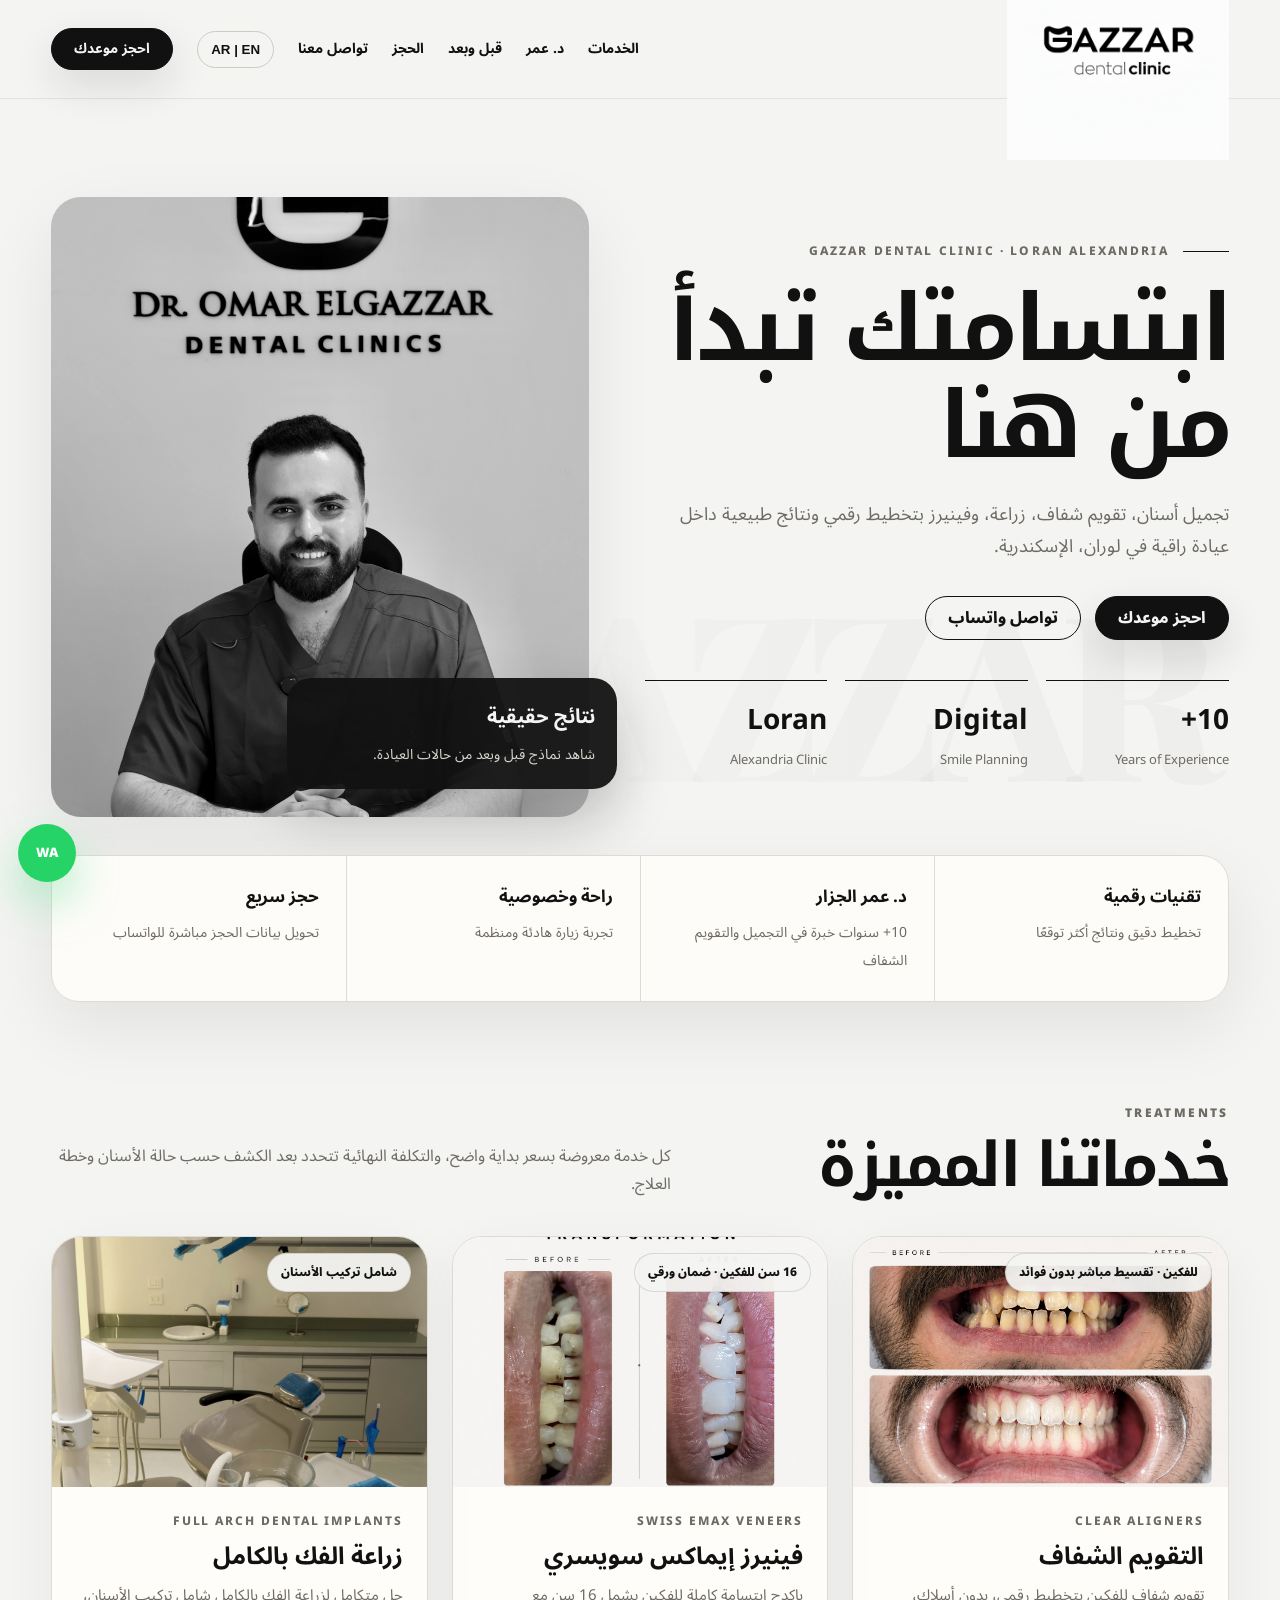
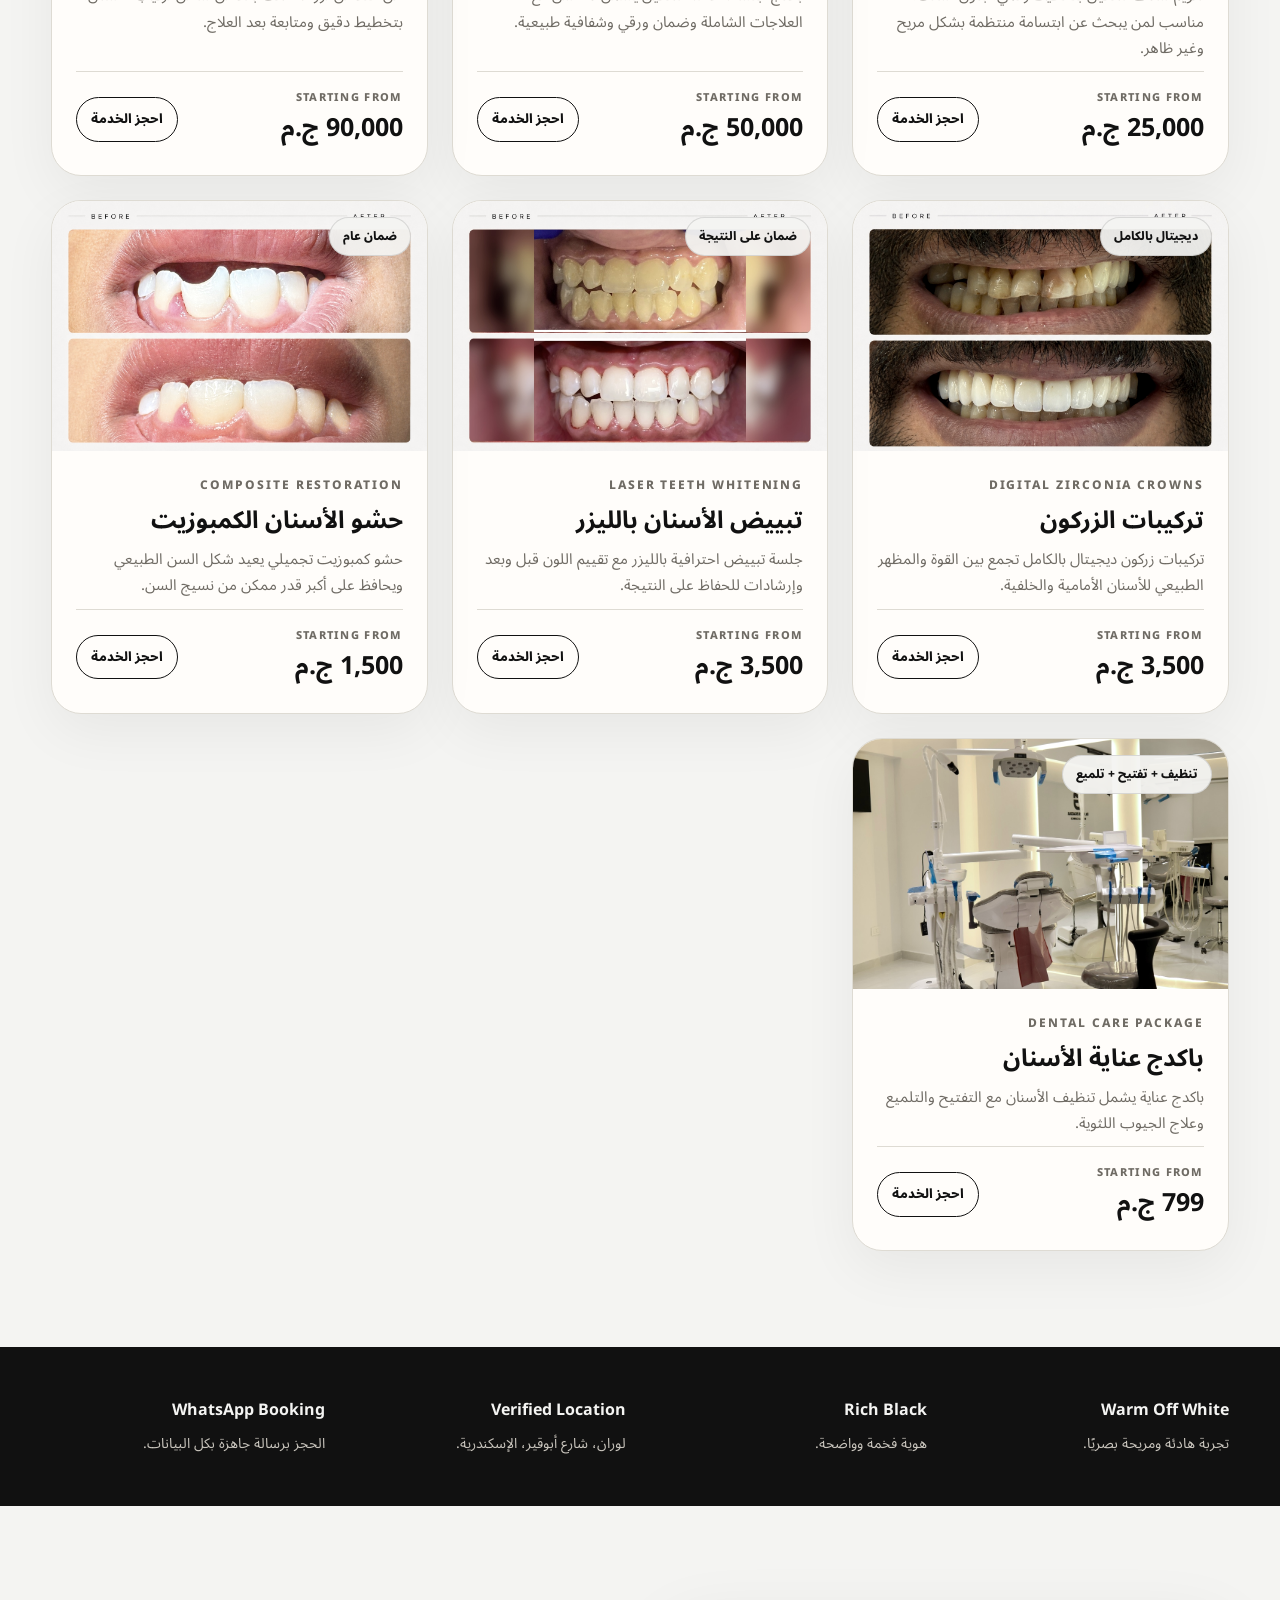
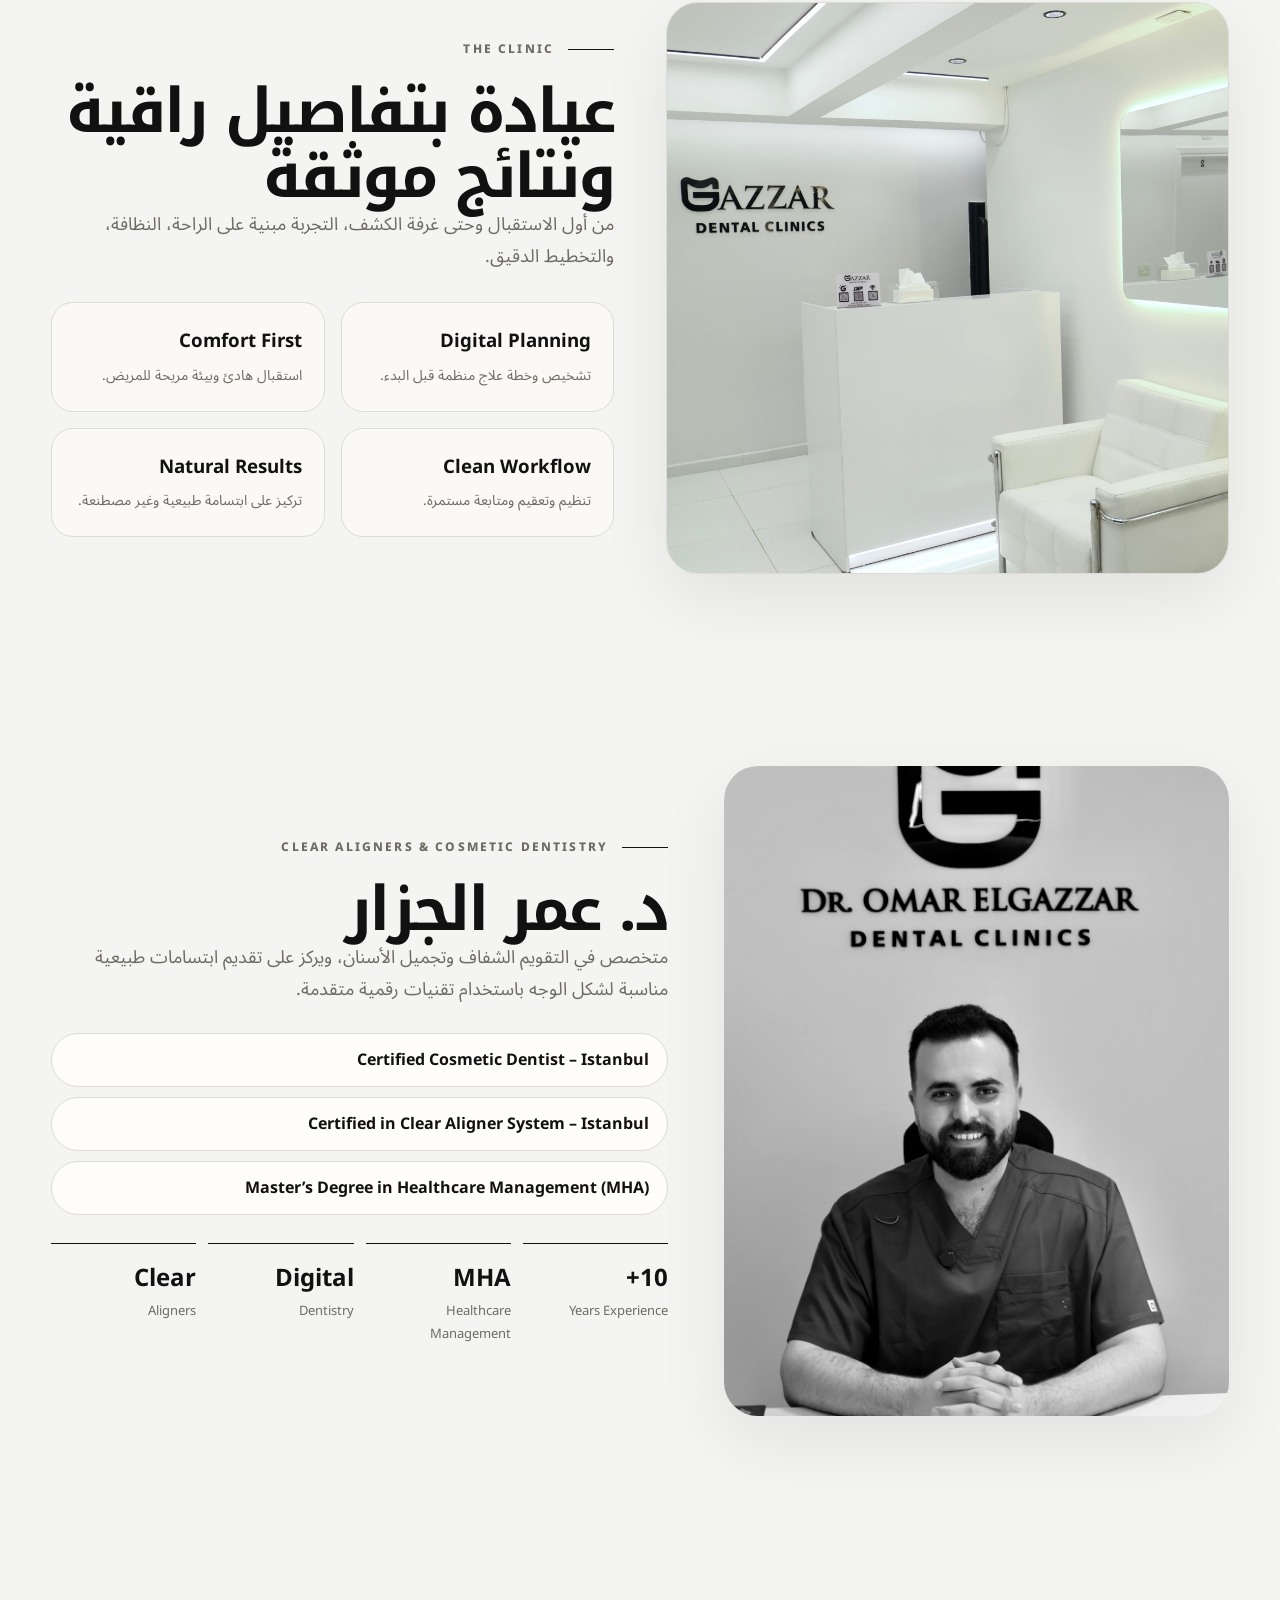
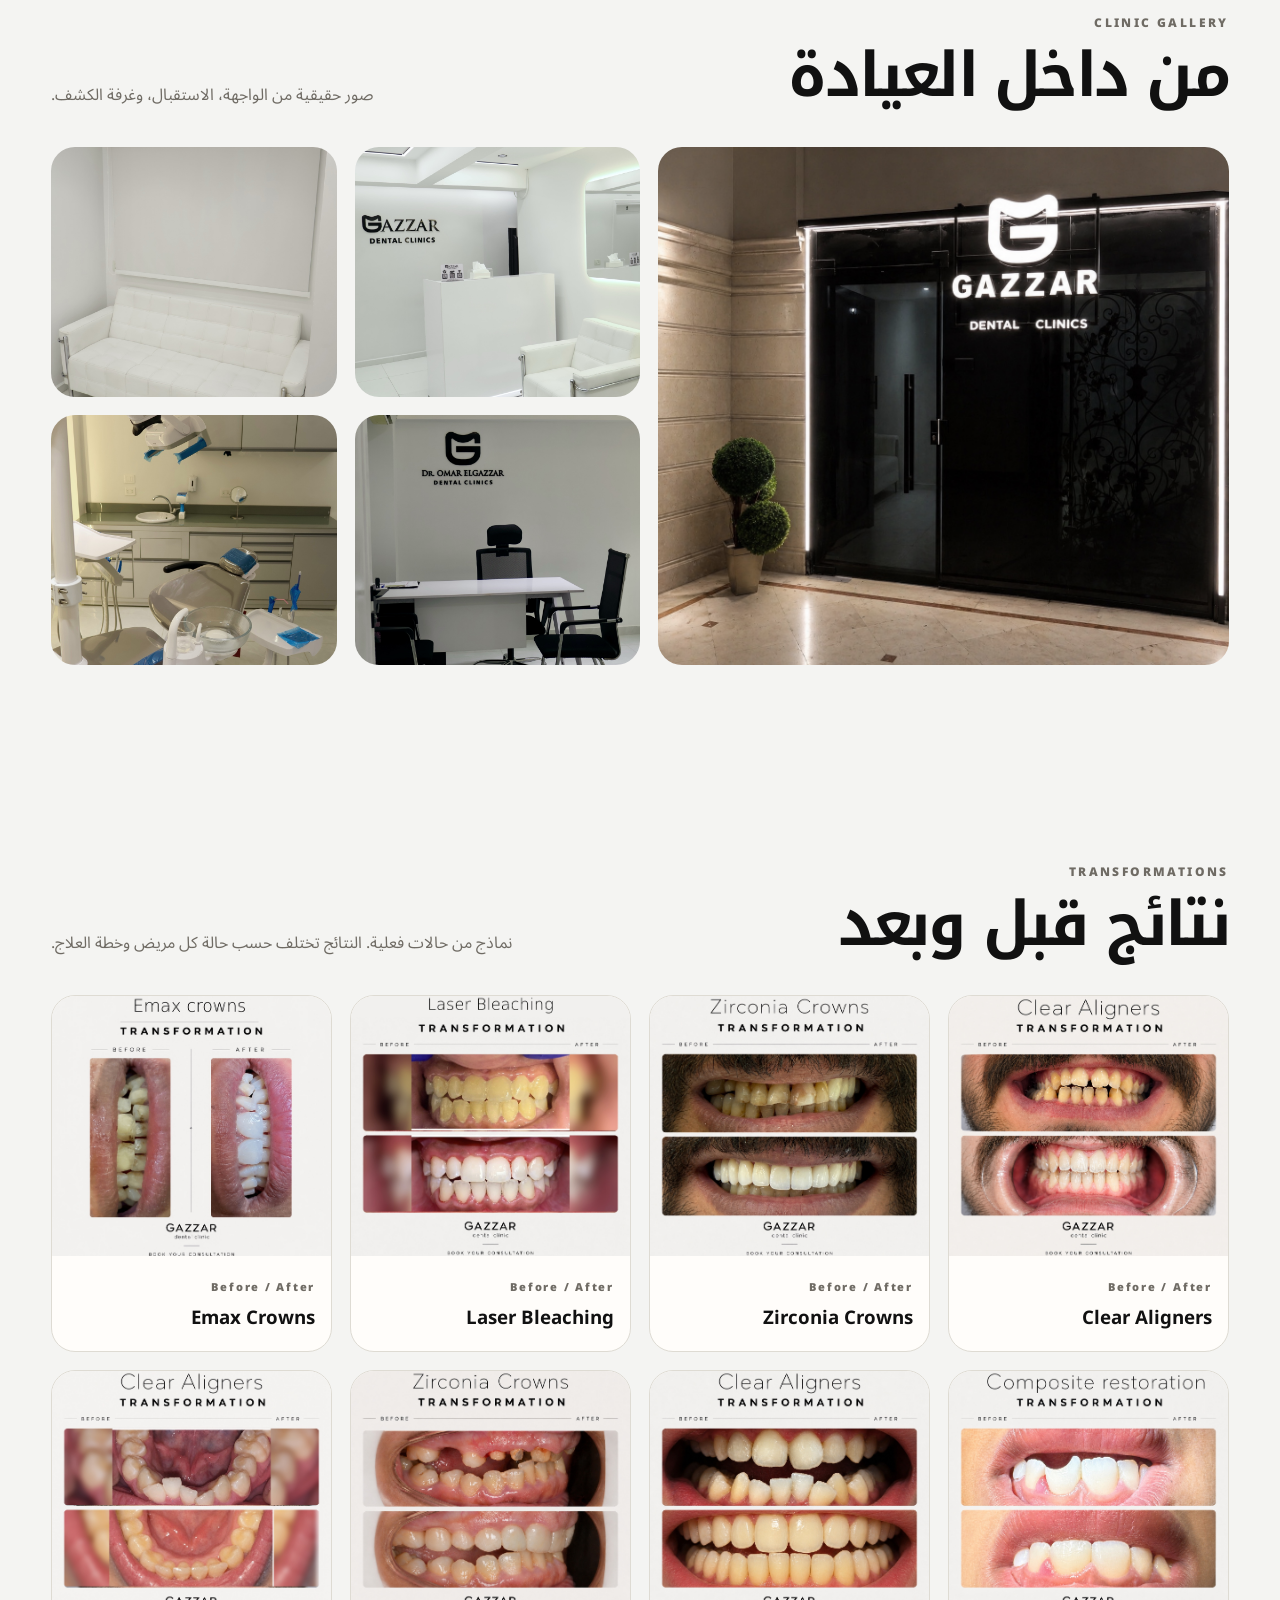
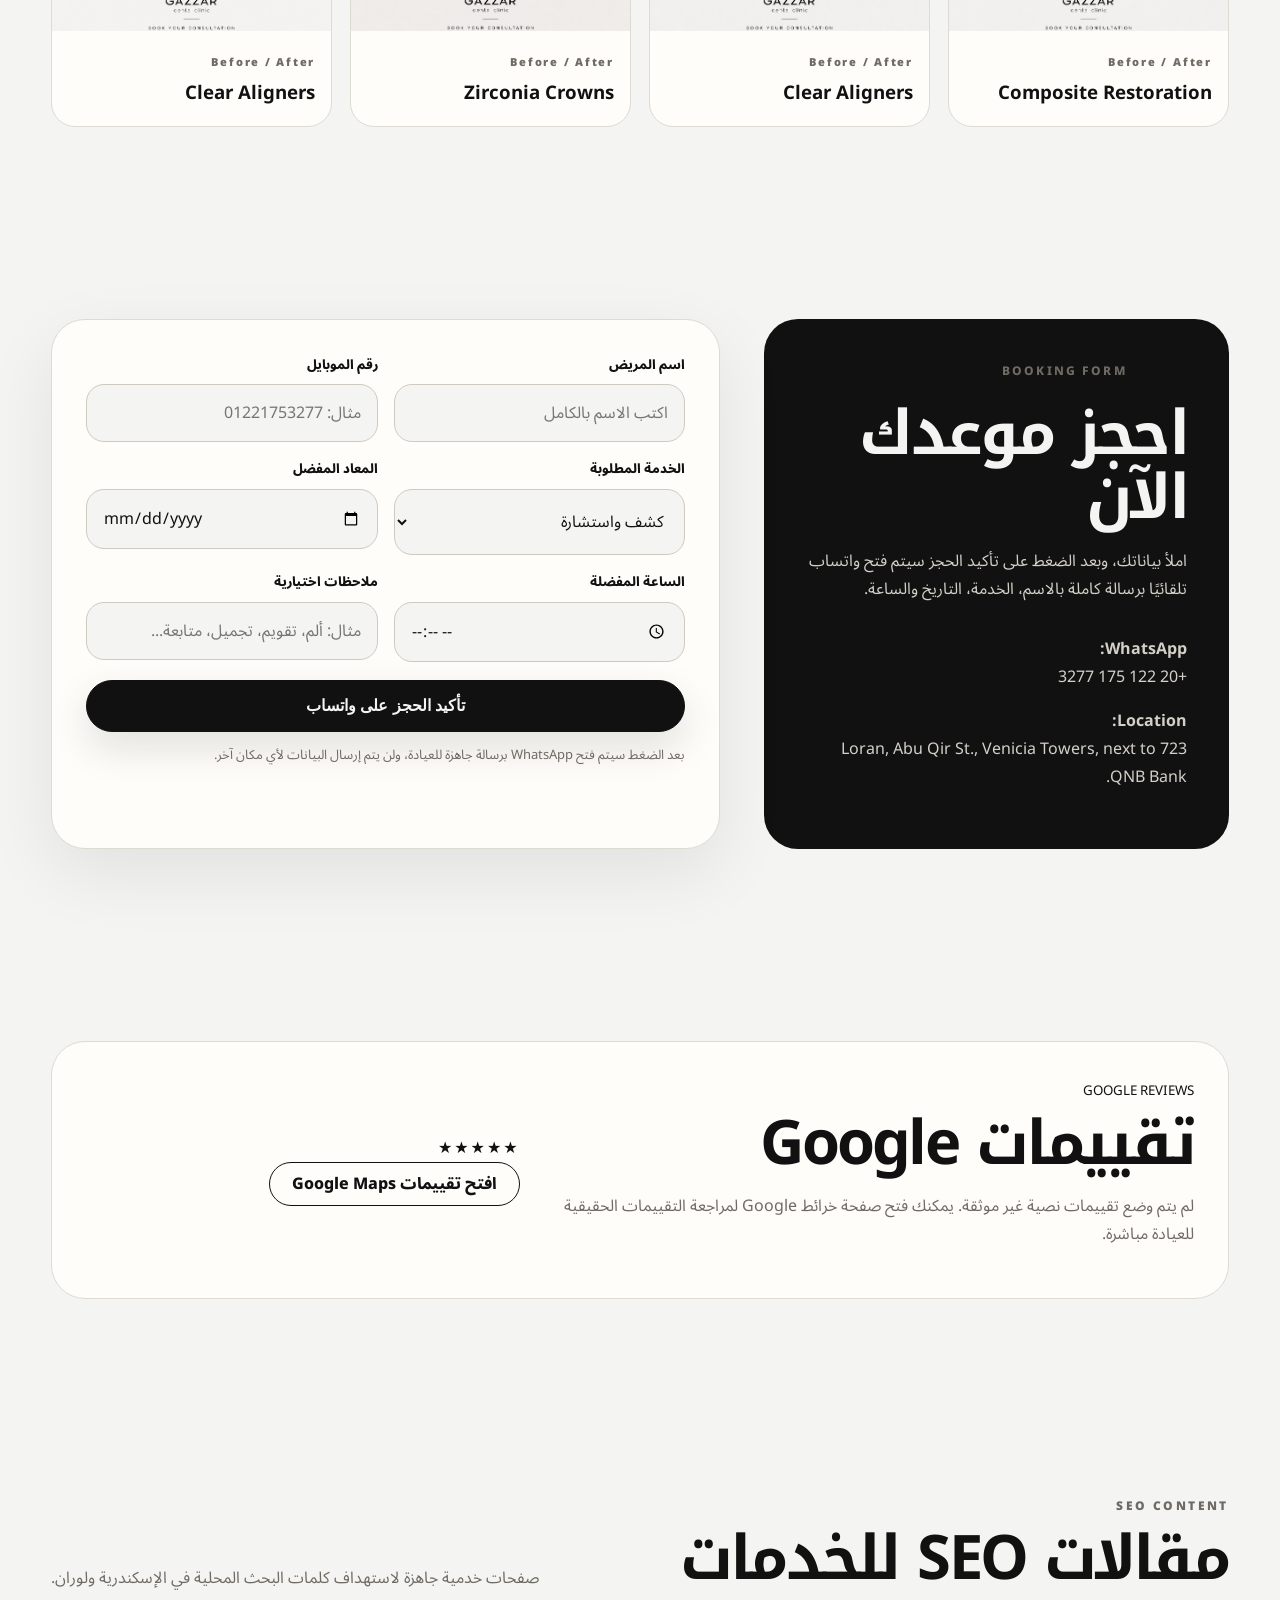
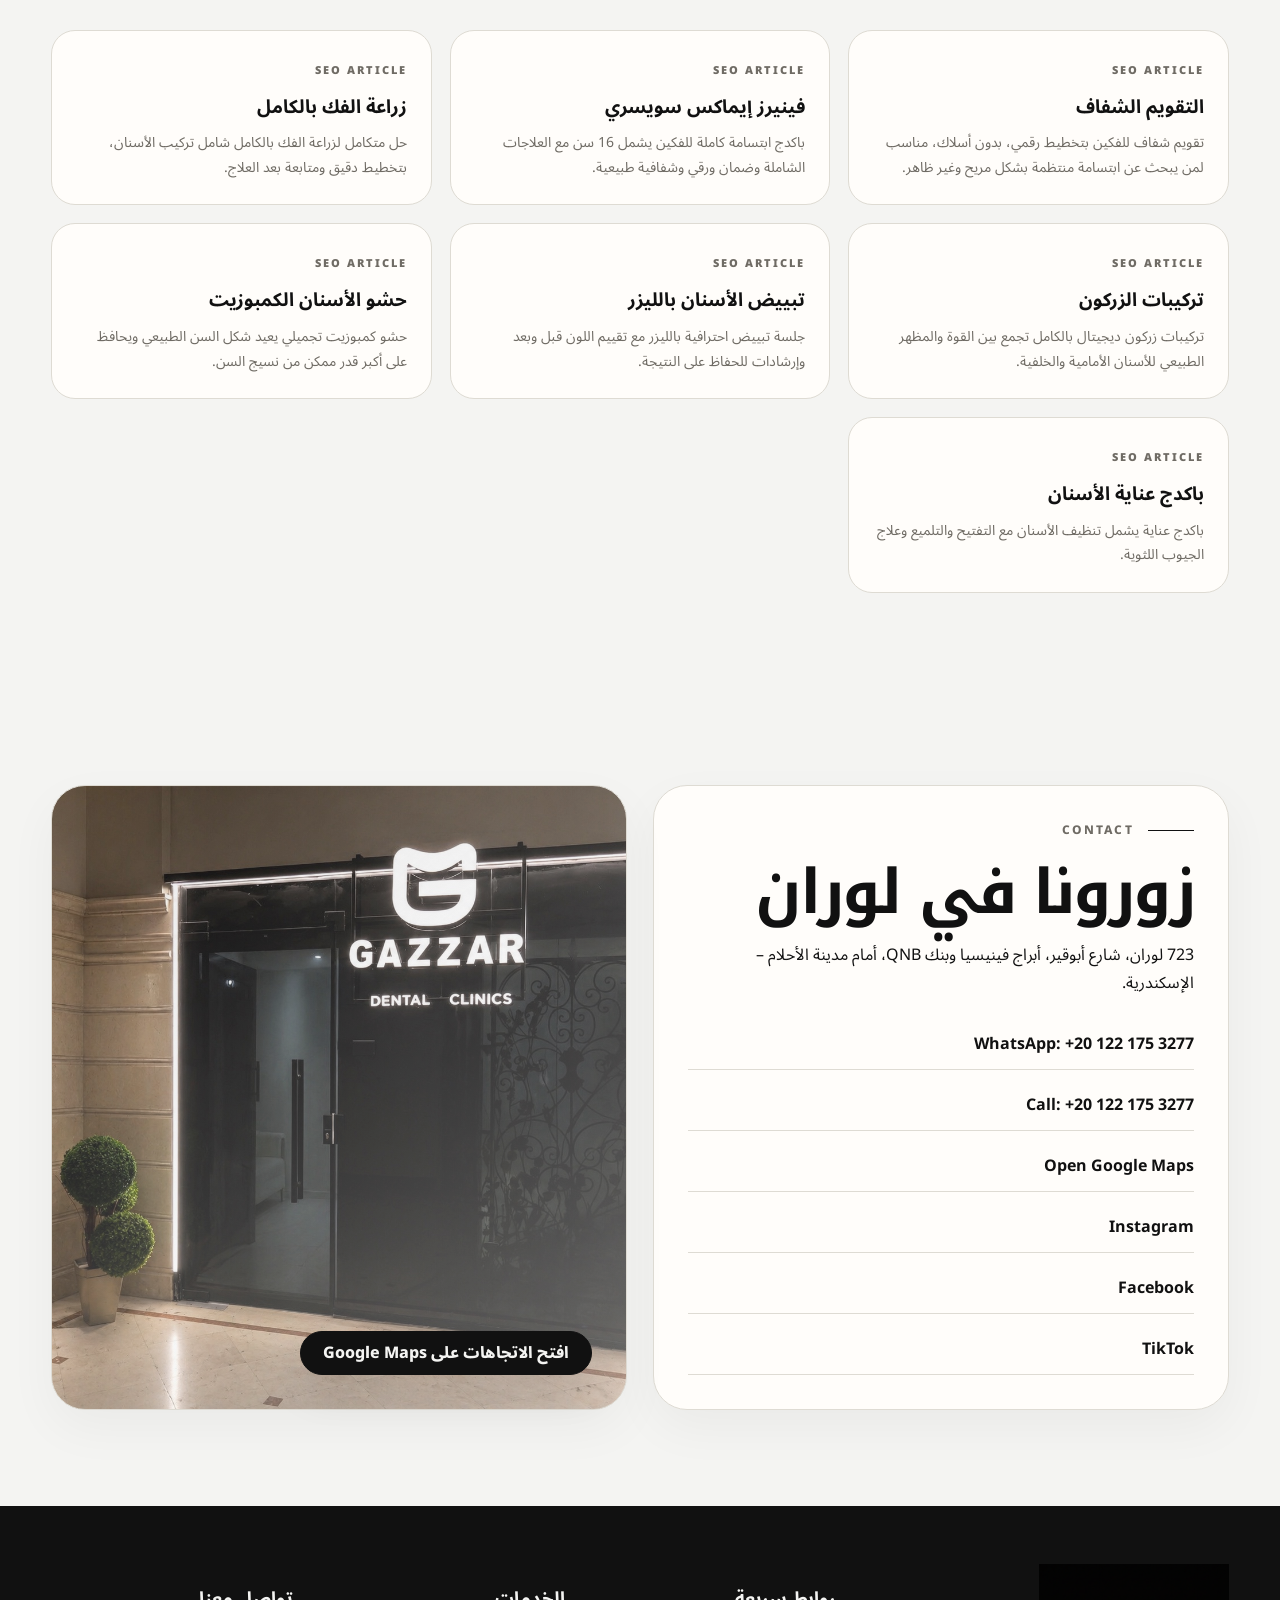
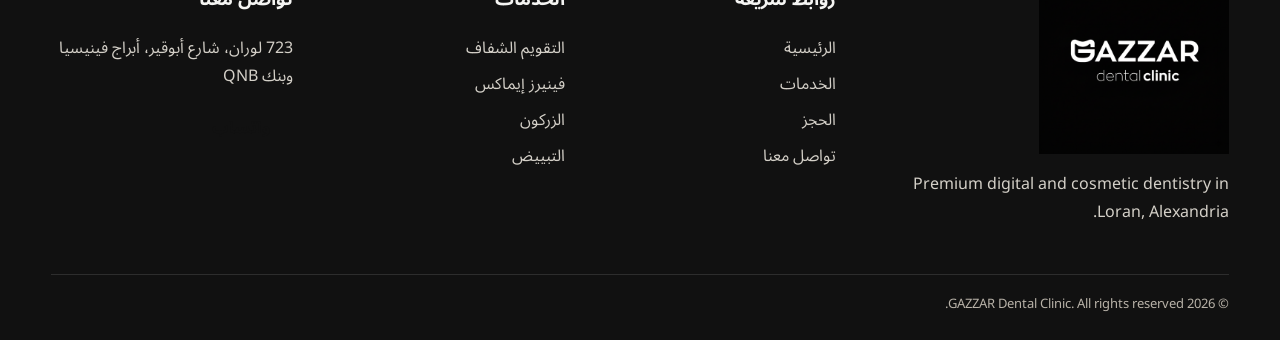
==== commit 5c999c63: "Add files via upload" ====
--- a/index.html
+++ b/index.html
@@ -1,21 +1,22 @@
-<!doctype html><html lang="ar"><head><meta charset="utf-8"><meta name="viewport" content="width=device-width, initial-scale=1"><title>GAZZAR Dental Clinic | د. عمر الجزار - لوران الإسكندرية</title><meta name="description" content="GAZZAR Dental Clinic في لوران الإسكندرية مع د. عمر الجزار: تقويم شفاف، فينيرز إيماكس، زركون، تبييض ليزر، حشو كمبوزيت وزراعة الفك بالكامل."><link rel="preconnect" href="https://fonts.googleapis.com"><link rel="preconnect" href="https://fonts.gstatic.com" crossorigin><link href="https://fonts.googleapis.com/css2?family=Cormorant+Garamond:ital,wght@0,500;0,600;1,500;1,600&family=IBM+Plex+Sans+Arabic:wght@400;500;600;700&family=Manrope:wght@400;500;600;700;800&display=swap" rel="stylesheet"><link rel="icon" href="logo.png"><link rel="stylesheet" href="styles.css"></head><body dir="rtl" data-lang="ar"><header class="topbar"><div class="container nav"><a class="brand" href="#home"><img src="logo.png" alt="GAZZAR Dental Clinic"></a><button class="menu" aria-label="Menu">☰</button><nav class="links"><a data-nav href="#home">الرئيسية</a><a data-nav href="#services">الخدمات</a><a data-nav href="#cases">قبل وبعد</a><a data-nav href="#doctor">د. عمر</a><a data-nav href="#articles">المقالات</a><a data-nav href="#contact">تواصل معنا</a><a class="cta" href="https://wa.me/201221753277?text=مرحبًا، أريد حجز موعد في عيادة GAZZAR Dental Clinic" target="_blank" data-book>احجز موعدك</a><button class="lang">EN</button></nav></div></header><main id="home"><section class="hero"><div class="container hero-grid"><div class="hero-copy"><span class="eyebrow" data-t="heroBadge">Loran, Alexandria · Digital Dental Care</span><h1 data-t="heroTitle">ابتسامة راقية تبدأ من <span>تشخيص دقيق</span></h1><p class="lead" data-t="heroLead">في GAZZAR Dental Clinic نقدم تجربة أسنان Premium تجمع بين التخطيط الرقمي، التجميل الطبيعي، والتقويم الشفاف تحت إشراف د. عمر الجزار.</p><div class="actions"><a class="cta" href="https://wa.me/201221753277?text=مرحبًا، أريد حجز موعد في عيادة GAZZAR Dental Clinic" target="_blank" data-book>احجز موعدك</a><a class="cta ghost" href="tel:+201221753277">01221753277</a></div><div class="hero-metrics"><div class="metric"><strong>10+</strong><span data-t="metric1">سنوات خبرة</span></div><div class="metric"><strong>7</strong><span data-t="metric2">خدمات تجميلية ورقمية</span></div><div class="metric"><strong>24/7</strong><span data-t="metric3">حجز سريع عبر واتساب</span></div></div></div><div class="hero-visual"><img class="main-img" src="doctor-omar.jpg" alt="Dr Omar El-Gazzar"><div class="hero-card"><h3 data-t="cardTitle">نتائج حقيقية من حالات العيادة</h3><div class="mini-cases"><img src="case-clear-2.jpg" alt=""><img src="case-zirconia-2.jpg" alt=""><img src="case-emax.jpg" alt=""></div></div></div></div></section><section class="trust-strip"><div class="container trust-grid"><div class="trust-item"><div class="trust-icon">01</div><h3>Digital Planning</h3><p>تخطيط رقمي للحالات قبل بدء العلاج</p></div><div class="trust-item"><div class="trust-icon">02</div><h3>Natural Aesthetics</h3><p>نتائج طبيعية مناسبة للوجه والابتسامة</p></div><div class="trust-item"><div class="trust-icon">03</div><h3>Direct Installments</h3><p>تقسيط مباشر لخدمات التقويم الشفاف</p></div><div class="trust-item"><div class="trust-icon">04</div><h3>Written Warranty</h3><p>ضمان ورقي للخدمات المحددة حسب الخطة</p></div></div></section><section class="section" id="services"><div class="container"><div class="section-title"><div><small data-t="servicesSmall">TREATMENTS</small><h2 data-t="servicesTitle">خدمات مختارة <em>بعناية</em></h2></div><p data-t="servicesLead">ترتيب أوضح للخدمات الأساسية مع أسعار بداية شفافة، وكل خطة علاج يتم تحديدها بعد الكشف والتشخيص.</p></div><div class="treatments"><article class="t-card"><div class="t-img-wrap"><img src="case-clear-2.jpg" alt="Clear Aligners"><span class="t-tag">بدون أسلاك</span></div><div class="t-body"><h3>التقويم الشفاف<br><small>Clear Aligners</small></h3><p>تقويم شفاف للفكين بتخطيط رقمي وتقسيط مباشر بدون فوائد، مناسب للحالات التي تبحث عن حل غير مرئي ومريح.</p><div class="price-row"><span>Starting price</span><div class="price">25,000 ج.م</div></div><a class="small-link" href="clear-aligners.html">اقرأ المقال ←</a></div></article>
-<article class="t-card"><div class="t-img-wrap"><img src="case-emax.jpg" alt="Swiss Emax Veneers"><span class="t-tag">16 سن للفكين</span></div><div class="t-body"><h3>فينيرز إيماكس سويسري<br><small>Swiss Emax Veneers</small></h3><p>باكدج ابتسامة كاملة للفكين يشمل 16 سن مع العلاجات الشاملة وضمان ورقي وشفافية عالية.</p><div class="price-row"><span>Starting price</span><div class="price">50,000 ج.م</div></div><a class="small-link" href="emax-veneers.html">اقرأ المقال ←</a></div></article>
-<article class="t-card"><div class="t-img-wrap"><img src="case-zirconia-2.jpg" alt="Digital Zirconia Crowns"><span class="t-tag">ديجيتال بالكامل</span></div><div class="t-body"><h3>تركيبات الزركون<br><small>Digital Zirconia Crowns</small></h3><p>تركيبات زركون ديجيتال بالكامل بمظهر طبيعي وقوة عالية للأسنان الأمامية والخلفية.</p><div class="price-row"><span>Starting price</span><div class="price">3,500 ج.م</div></div><a class="small-link" href="zirconia-crowns.html">اقرأ المقال ←</a></div></article>
-<article class="t-card"><div class="t-img-wrap"><img src="case-bleaching.jpg" alt="Laser Teeth Whitening"><span class="t-tag">ضمان على النتيجة</span></div><div class="t-body"><h3>تبييض الأسنان بالليزر<br><small>Laser Teeth Whitening</small></h3><p>جلسة تبييض احترافية بالليزر تحت إشراف طبي مع تقييم اللون قبل وبعد وضمان على النتيجة.</p><div class="price-row"><span>Starting price</span><div class="price">3,500 ج.م</div></div><a class="small-link" href="laser-bleaching.html">اقرأ المقال ←</a></div></article>
-<article class="t-card"><div class="t-img-wrap"><img src="case-composite.jpg" alt="Composite Restoration"><span class="t-tag">ضمان عام</span></div><div class="t-body"><h3>حشو الأسنان الكمبوزيت<br><small>Composite Restoration</small></h3><p>حشو كمبوزيت تجميلي يعيد شكل السن الطبيعي مع ضمان عام وخطة علاج محافظة.</p><div class="price-row"><span>Starting price</span><div class="price">1,500 ج.م</div></div><a class="small-link" href="composite-restoration.html">اقرأ المقال ←</a></div></article>
-<article class="t-card"><div class="t-img-wrap"><img src="clinic-treatment.jpg" alt="Dental Care Package"><span class="t-tag">تنظيف + تلميع</span></div><div class="t-body"><h3>باكدج عناية الأسنان<br><small>Dental Care Package</small></h3><p>تنظيف الأسنان مع التفتيح والتلميع وعلاج الجيوب اللثوية للحفاظ على صحة اللثة ونضارة الابتسامة.</p><div class="price-row"><span>Starting price</span><div class="price">799 ج.م</div></div><a class="small-link" href="dental-care-package.html">اقرأ المقال ←</a></div></article>
-<article class="t-card"><div class="t-img-wrap"><img src="clinic-unit.jpg" alt="Full Arch Dental Implants"><span class="t-tag">شامل التركيب</span></div><div class="t-body"><h3>زراعة الفك بالكامل<br><small>Full Arch Dental Implants</small></h3><p>حل متكامل لزراعة الفك بالكامل شامل تركيب الأسنان، بتخطيط دقيق ومتابعة مستمرة.</p><div class="price-row"><span>Starting price</span><div class="price">90,000 ج.م</div></div><a class="small-link" href="full-arch-implants.html">اقرأ المقال ←</a></div></article></div></div></section><section class="premium-band"><div class="container band-grid"><div class="band-item"><strong>Starting Price</strong><span>كل الأسعار المعروضة هي بداية السعر حسب التشخيص.</span></div><div class="band-item"><strong>Digital Workflow</strong><span>تشخيص وتصميم ابتسامة بتخطيط رقمي دقيق.</span></div><div class="band-item"><strong>Comfort First</strong><span>مساحة هادئة وتجربة زيارة مريحة.</span></div><div class="band-item"><strong>WhatsApp Booking</strong><span>احجز موعدك مباشرة عبر الواتساب.</span></div></div></section><section class="section"><div class="container clinic-section"><img src="clinic-reception.jpg" alt="GAZZAR Dental Clinic reception"><div><span class="eyebrow">THE CLINIC</span><h2 data-t="whyTitle">عيادة مصممة للثقة والراحة</h2><p data-t="whyLead">تصميم هادئ، أجهزة حديثة، ومتابعة دقيقة من أول زيارة حتى النتيجة النهائية.</p><div class="why-grid"><div class="why"><h3>تقنيات حديثة</h3><p>أجهزة وتجهيزات تساعد على تشخيص أدق وخطة علاج منظمة.</p></div><div class="why"><h3>تعقيم وأمان</h3><p>التزام بمعايير التعقيم ومتابعة إجراءات السلامة.</p></div><div class="why"><h3>خطة مخصصة</h3><p>كل حالة لها تشخيص وخطة تناسب احتياجها.</p></div><div class="why"><h3>نتائج موثقة</h3><p>قبل وبعد حقيقية توضح مستوى التحول.</p></div></div></div></div></section><section class="section" id="doctor"><div class="container doctor"><img src="doctor-omar.jpg" alt="Dr Omar El-Gazzar"><div><span class="eyebrow">CLEAR ALIGNERS & COSMETIC DENTISTRY</span><h2 data-t="doctorTitle">د. عمر الجزار</h2><p class="lead" data-t="doctorLead">متخصص في التقويم الشفاف وتجميل الأسنان، ويركز على ابتسامات طبيعية مناسبة لشكل الوجه باستخدام تقنيات رقمية متقدمة.</p><div class="certs"><span>Certified Cosmetic Dentist – Istanbul</span><span>Certified in Clear Aligner System – Istanbul</span><span>Master’s Degree in Healthcare Management (MHA)</span></div><div class="stats"><div class="stat"><strong>10+</strong><br>Years</div><div class="stat"><strong>MHA</strong><br>Healthcare Management</div><div class="stat"><strong>Digital</strong><br>Dentistry</div><div class="stat"><strong>Clear</strong><br>Aligners</div></div></div></div></section><section class="section"><div class="container"><div class="section-title"><div><small>CLINIC GALLERY</small><h2 data-t="galleryTitle">من داخل العيادة</h2></div></div><div class="gallery"><img src="clinic-front.jpg" alt="Clinic front"><img src="clinic-reception.jpg" alt="Reception"><img src="clinic-waiting.jpg" alt="Waiting area"><img src="clinic-desk.jpg" alt="Doctor office"><img src="clinic-treatment.jpg" alt="Dental unit"></div></div></section><section class="section" id="cases"><div class="container"><div class="section-title"><div><small>TRANSFORMATIONS</small><h2 data-t="casesTitle">نتائج قبل وبعد</h2></div><p data-t="casesLead">نماذج من حالات فعلية. النتائج تختلف حسب حالة كل مريض وخطة العلاج.</p></div><div class="cases"><div class="case"><img src="case-clear-2.jpg" alt="Clear Aligners before and after"><h3>Clear Aligners</h3></div>
-<div class="case"><img src="case-zirconia-2.jpg" alt="Zirconia Crowns before and after"><h3>Zirconia Crowns</h3></div>
-<div class="case"><img src="case-bleaching.jpg" alt="Laser Bleaching before and after"><h3>Laser Bleaching</h3></div>
-<div class="case"><img src="case-emax.jpg" alt="Emax Crowns before and after"><h3>Emax Crowns</h3></div>
-<div class="case"><img src="case-composite.jpg" alt="Composite Restoration before and after"><h3>Composite Restoration</h3></div>
-<div class="case"><img src="case-clear-3.jpg" alt="Clear Aligners before and after"><h3>Clear Aligners</h3></div>
-<div class="case"><img src="case-clear-4.jpg" alt="Clear Aligners before and after"><h3>Clear Aligners</h3></div>
-<div class="case"><img src="case-zirconia-3.jpg" alt="Zirconia Crowns before and after"><h3>Zirconia Crowns</h3></div>
-<div class="case"><img src="case-zirconia-1.jpg" alt="Zirconia Crowns before and after"><h3>Zirconia Crowns</h3></div></div></div></section><section class="section"><div class="container"><div class="section-title center"><small>GOOGLE REVIEWS</small><h2 data-t="reviewsTitle">تقييمات المرضى</h2><p data-t="reviewsLead">نماذج مؤقتة لحين استبدالها بتقييمات Google الحقيقية بعد إرسال النصوص أو screenshots.</p></div><div class="reviews"><div class="review"><div class="stars">★★★★★</div><p>عيادة منظمة جدًا، شرح واضح للخطة قبل البداية، وتعامل محترم من كل الفريق.</p><div class="name">Google Review</div></div><div class="review"><div class="stars">★★★★★</div><p>الدكتور ممتاز والنتيجة كانت طبيعية، والمواعيد سهلة عن طريق الواتساب.</p><div class="name">Google Review</div></div><div class="review"><div class="stars">★★★★★</div><p>نظافة واهتمام وتفاصيل في الشغل. تجربة مطمئنة من أول زيارة.</p><div class="name">Google Review</div></div></div></div></section><section class="section" id="articles"><div class="container"><div class="section-title"><div><small>SEO CONTENT</small><h2 data-t="articlesTitle">مقالات SEO للخدمات</h2></div><p>صفحات خدمية جاهزة للظهور في بحث جوجل واستهداف كلمات مثل تقويم شفاف في الإسكندرية، فينيرز في لوران، وزراعة أسنان في الإسكندرية.</p></div><div class="articles-grid"><a class="article-card" href="clear-aligners.html"><h3>التقويم الشفاف</h3><span>Clear Aligners →</span></a>
-<a class="article-card" href="emax-veneers.html"><h3>فينيرز إيماكس سويسري</h3><span>Swiss Emax Veneers →</span></a>
-<a class="article-card" href="zirconia-crowns.html"><h3>تركيبات الزركون</h3><span>Digital Zirconia Crowns →</span></a>
-<a class="article-card" href="laser-bleaching.html"><h3>تبييض الأسنان بالليزر</h3><span>Laser Teeth Whitening →</span></a>
-<a class="article-card" href="composite-restoration.html"><h3>حشو الأسنان الكمبوزيت</h3><span>Composite Restoration →</span></a>
-<a class="article-card" href="dental-care-package.html"><h3>باكدج عناية الأسنان</h3><span>Dental Care Package →</span></a>
-<a class="article-card" href="full-arch-implants.html"><h3>زراعة الفك بالكامل</h3><span>Full Arch Dental Implants →</span></a></div></div></section><section class="section" id="contact"><div class="container contact"><div class="contact-card"><span class="eyebrow">CONTACT</span><h2 data-t="contactTitle">احجز زيارتك في لوران</h2><p data-t="contactLead">723 لوران، شارع أبوقير، أبراج فينيسيا وبنك QNB، أمام مدينة الأحلام – الإسكندرية.</p><div class="contact-list"><a href="https://wa.me/201221753277" target="_blank">WhatsApp: +20 122 175 3277</a><a href="tel:+201221753277">Call: +20 122 175 3277</a><a href="https://maps.app.goo.gl/MdEr4qtvyZxdPNrd6?g_st=ic" target="_blank">Open Google Maps</a><a href="https://www.instagram.com/gazzardentalclinics?igsh=MXR4Z2tuYWFmZ3QxdA==" target="_blank">Instagram</a><a href="https://www.facebook.com/share/1B3yHsctPV/?mibextid=wwXIfr" target="_blank">Facebook</a><a href="https://www.tiktok.com/@gazzar.dental.clinics?_r=1&_t=ZS-962P9KN7nJn" target="_blank">TikTok</a></div></div><div class="mapbox"><a class="cta" href="https://maps.app.goo.gl/MdEr4qtvyZxdPNrd6?g_st=ic" target="_blank">افتح الاتجاهات على Google Maps</a></div></div></section></main><footer class="footer"><div class="container footer-grid"><div><img src="logo.png" alt="GAZZAR Dental Clinic"><p>Premium digital and cosmetic dentistry in Loran, Alexandria.</p><div class="social"><a href="https://www.instagram.com/gazzardentalclinics?igsh=MXR4Z2tuYWFmZ3QxdA==">IG</a><a href="https://www.facebook.com/share/1B3yHsctPV/?mibextid=wwXIfr">FB</a><a href="https://www.tiktok.com/@gazzar.dental.clinics?_r=1&_t=ZS-962P9KN7nJn">TT</a></div></div><div><h3>روابط سريعة</h3><a href="#home">الرئيسية</a><a href="#services">الخدمات</a><a href="#cases">قبل وبعد</a><a href="#contact">تواصل معنا</a></div><div><h3>الخدمات</h3><a href="clear-aligners.html">التقويم الشفاف</a><a href="emax-veneers.html">فينيرز إيماكس</a><a href="zirconia-crowns.html">الزركون</a><a href="laser-bleaching.html">التبييض</a></div><div><h3>تواصل معنا</h3><p>723 لوران، شارع أبوقير، أبراج فينيسيا وبنك QNB</p><a class="cta outline" href="https://wa.me/201221753277" target="_blank">واتساب</a></div></div><div class="container copy">© 2026 GAZZAR Dental Clinic. All rights reserved.</div></footer><a class="whatsapp-float" href="https://wa.me/201221753277" target="_blank">☎</a><script src="app.js"></script></body></html>+<!doctype html><html lang="ar"><head><meta charset="utf-8"><meta name="viewport" content="width=device-width, initial-scale=1"><title>GAZZAR Dental Clinic | د. عمر الجزار | لوران الإسكندرية</title><meta name="description" content="GAZZAR Dental Clinic in Loran Alexandria by Dr. Omar El-Gazzar. Clear aligners, veneers, zirconia crowns, laser whitening, composite restorations and full arch implants."><meta property="og:title" content="GAZZAR Dental Clinic"><meta property="og:description" content="Premium cosmetic and digital dentistry in Loran, Alexandria."><meta property="og:image" content="logo.png"><link rel="icon" href="logo.png"><link rel="preconnect" href="https://fonts.googleapis.com"><link rel="preconnect" href="https://fonts.gstatic.com" crossorigin><link href="https://fonts.googleapis.com/css2?family=Montserrat:wght@400;500;600;700;800;900&family=Noto+Kufi+Arabic:wght@400;500;600;700;800&family=Noto+Sans+Arabic:wght@400;500;600;700;800&family=Playfair+Display:ital,wght@0,500;0,600;0,700;1,500;1,600&display=swap" rel="stylesheet"><link rel="stylesheet" href="styles.css"></head><body dir="rtl" id="home"><header class="topbar"><div class="container nav"><a class="brand" href="#home" aria-label="GAZZAR Dental Clinic"><img src="logo.png" alt="GAZZAR Dental Clinic logo"></a><button class="menu" id="menuBtn" aria-label="Menu">≡</button><nav class="navlinks" id="navlinks"><a href="#services" data-t="navServices">الخدمات</a><a href="#doctor" data-t="navDoctor">د. عمر</a><a href="#cases" data-t="navCases">قبل وبعد</a><a href="#booking" data-t="navBooking">الحجز</a><a href="#contact" data-t="navContact">تواصل معنا</a><button class="lang" id="langBtn">AR | EN</button><a class="btn" href="#booking" data-t="navCTA">احجز موعدك</a></nav></div></header><main><section class="hero"><div class="watermark">GAZZAR</div><div class="container hero-grid"><div><span class="eyebrow" data-t="heroEyebrow">GAZZAR DENTAL CLINIC · LORAN ALEXANDRIA</span><h1 data-t="heroTitle">ابتسامتك تبدأ من هنا</h1><p class="lead" data-t="heroLead">تجميل أسنان، تقويم شفاف، زراعة، وفينيرز بتخطيط رقمي ونتائج طبيعية داخل عيادة راقية في لوران، الإسكندرية.</p><div class="hero-actions"><a class="btn" href="#booking" data-t="bookNow">احجز موعدك</a><a class="btn light" href="https://wa.me/201221753277" target="_blank" data-t="whatsapp">تواصل واتساب</a></div><div class="hero-numbers"><div class="num"><strong>10+</strong><span>Years of Experience</span></div><div class="num"><strong>Digital</strong><span>Smile Planning</span></div><div class="num"><strong>Loran</strong><span>Alexandria Clinic</span></div></div></div><div class="hero-visual"><img src="doctor-omar.jpg" alt="Dr Omar El-Gazzar"><div class="hero-badge"><h3 data-t="badgeTitle">نتائج حقيقية</h3><p data-t="badgeText">شاهد نماذج قبل وبعد من حالات العيادة.</p></div></div></div></section><section class="trust"><div class="container trust-grid"><div class="trust-item"><b data-t="t1">تقنيات رقمية</b><span data-t="t1d">تخطيط دقيق ونتائج أكثر توقعًا</span></div><div class="trust-item"><b data-t="t2">د. عمر الجزار</b><span data-t="t2d">10+ سنوات خبرة في التجميل والتقويم الشفاف</span></div><div class="trust-item"><b data-t="t3">راحة وخصوصية</b><span data-t="t3d">تجربة زيارة هادئة ومنظمة</span></div><div class="trust-item"><b data-t="t4">حجز سريع</b><span data-t="t4d">تحويل بيانات الحجز مباشرة للواتساب</span></div></div></section><section class="section" id="services"><div class="container"><div class="section-title"><div><small>TREATMENTS</small><h2 data-t="servicesTitle">خدماتنا المميزة</h2></div><p data-t="servicesLead">كل خدمة معروضة بسعر بداية واضح، والتكلفة النهائية تتحدد بعد الكشف حسب حالة الأسنان وخطة العلاج.</p></div><div class="services"><article class="service-card">
+  <a href="clear-aligners.html" class="service-media"><img src="case-clear-2.jpg" alt="التقويم الشفاف"><span>للفكين · تقسيط مباشر بدون فوائد</span></a>
+  <div class="service-body"><p class="service-en">Clear Aligners</p><h3>التقويم الشفاف</h3><p>تقويم شفاف للفكين بتخطيط رقمي، بدون أسلاك، مناسب لمن يبحث عن ابتسامة منتظمة بشكل مريح وغير ظاهر.</p><div class="service-bottom"><div><small>Starting from</small><strong>25,000 ج.م</strong></div><a href="#booking" class="mini-btn" data-service="التقويم الشفاف">احجز الخدمة</a></div></div>
+</article><article class="service-card">
+  <a href="emax-veneers.html" class="service-media"><img src="case-emax.jpg" alt="فينيرز إيماكس سويسري"><span>16 سن للفكين · ضمان ورقي</span></a>
+  <div class="service-body"><p class="service-en">Swiss Emax Veneers</p><h3>فينيرز إيماكس سويسري</h3><p>باكدج ابتسامة كاملة للفكين يشمل 16 سن مع العلاجات الشاملة وضمان ورقي وشفافية طبيعية.</p><div class="service-bottom"><div><small>Starting from</small><strong>50,000 ج.م</strong></div><a href="#booking" class="mini-btn" data-service="فينيرز إيماكس سويسري">احجز الخدمة</a></div></div>
+</article><article class="service-card">
+  <a href="full-arch-implants.html" class="service-media"><img src="clinic-unit.jpg" alt="زراعة الفك بالكامل"><span>شامل تركيب الأسنان</span></a>
+  <div class="service-body"><p class="service-en">Full Arch Dental Implants</p><h3>زراعة الفك بالكامل</h3><p>حل متكامل لزراعة الفك بالكامل شامل تركيب الأسنان، بتخطيط دقيق ومتابعة بعد العلاج.</p><div class="service-bottom"><div><small>Starting from</small><strong>90,000 ج.م</strong></div><a href="#booking" class="mini-btn" data-service="زراعة الفك بالكامل">احجز الخدمة</a></div></div>
+</article><article class="service-card">
+  <a href="zirconia-crowns.html" class="service-media"><img src="case-zirconia-2.jpg" alt="تركيبات الزركون"><span>ديجيتال بالكامل</span></a>
+  <div class="service-body"><p class="service-en">Digital Zirconia Crowns</p><h3>تركيبات الزركون</h3><p>تركيبات زركون ديجيتال بالكامل تجمع بين القوة والمظهر الطبيعي للأسنان الأمامية والخلفية.</p><div class="service-bottom"><div><small>Starting from</small><strong>3,500 ج.م</strong></div><a href="#booking" class="mini-btn" data-service="تركيبات الزركون">احجز الخدمة</a></div></div>
+</article><article class="service-card">
+  <a href="laser-bleaching.html" class="service-media"><img src="case-bleaching.jpg" alt="تبييض الأسنان بالليزر"><span>ضمان على النتيجة</span></a>
+  <div class="service-body"><p class="service-en">Laser Teeth Whitening</p><h3>تبييض الأسنان بالليزر</h3><p>جلسة تبييض احترافية بالليزر مع تقييم اللون قبل وبعد وإرشادات للحفاظ على النتيجة.</p><div class="service-bottom"><div><small>Starting from</small><strong>3,500 ج.م</strong></div><a href="#booking" class="mini-btn" data-service="تبييض الأسنان بالليزر">احجز الخدمة</a></div></div>
+</article><article class="service-card">
+  <a href="composite-restoration.html" class="service-media"><img src="case-composite.jpg" alt="حشو الأسنان الكمبوزيت"><span>ضمان عام</span></a>
+  <div class="service-body"><p class="service-en">Composite Restoration</p><h3>حشو الأسنان الكمبوزيت</h3><p>حشو كمبوزيت تجميلي يعيد شكل السن الطبيعي ويحافظ على أكبر قدر ممكن من نسيج السن.</p><div class="service-bottom"><div><small>Starting from</small><strong>1,500 ج.م</strong></div><a href="#booking" class="mini-btn" data-service="حشو الأسنان الكمبوزيت">احجز الخدمة</a></div></div>
+</article><article class="service-card">
+  <a href="dental-care-package.html" class="service-media"><img src="clinic-treatment.jpg" alt="باكدج عناية الأسنان"><span>تنظيف + تفتيح + تلميع</span></a>
+  <div class="service-body"><p class="service-en">Dental Care Package</p><h3>باكدج عناية الأسنان</h3><p>باكدج عناية يشمل تنظيف الأسنان مع التفتيح والتلميع وعلاج الجيوب اللثوية.</p><div class="service-bottom"><div><small>Starting from</small><strong>799 ج.م</strong></div><a href="#booking" class="mini-btn" data-service="باكدج عناية الأسنان">احجز الخدمة</a></div></div>
+</article></div></div></section><section class="band"><div class="container band-grid"><div><b>Warm Off White</b><span>تجربة هادئة ومريحة بصريًا.</span></div><div><b>Rich Black</b><span>هوية فخمة وواضحة.</span></div><div><b>Verified Location</b><span>لوران، شارع أبوقير، الإسكندرية.</span></div><div><b>WhatsApp Booking</b><span>الحجز برسالة جاهزة بكل البيانات.</span></div></div></section><section class="section"><div class="container split"><div class="photo"><img src="clinic-reception.jpg" alt="GAZZAR Dental Clinic reception"></div><div><span class="eyebrow">THE CLINIC</span><h2 data-t="whyTitle">عيادة بتفاصيل راقية ونتائج موثقة</h2><p class="lead" data-t="whyLead">من أول الاستقبال وحتى غرفة الكشف، التجربة مبنية على الراحة، النظافة، والتخطيط الدقيق.</p><div class="why-grid"><div class="why"><h3>Digital Planning</h3><p>تشخيص وخطة علاج منظمة قبل البدء.</p></div><div class="why"><h3>Comfort First</h3><p>استقبال هادئ وبيئة مريحة للمريض.</p></div><div class="why"><h3>Clean Workflow</h3><p>تنظيم وتعقيم ومتابعة مستمرة.</p></div><div class="why"><h3>Natural Results</h3><p>تركيز على ابتسامة طبيعية وغير مصطنعة.</p></div></div></div></div></section><section class="section" id="doctor"><div class="container doctor"><img src="doctor-omar.jpg" alt="Dr Omar El-Gazzar"><div><span class="eyebrow">CLEAR ALIGNERS & COSMETIC DENTISTRY</span><h2 data-t="doctorTitle">د. عمر الجزار</h2><p class="lead" data-t="doctorLead">متخصص في التقويم الشفاف وتجميل الأسنان، ويركز على تقديم ابتسامات طبيعية مناسبة لشكل الوجه باستخدام تقنيات رقمية متقدمة.</p><div class="certs"><span>Certified Cosmetic Dentist – Istanbul</span><span>Certified in Clear Aligner System – Istanbul</span><span>Master’s Degree in Healthcare Management (MHA)</span></div><div class="stats"><div class="stat"><strong>10+</strong><br>Years Experience</div><div class="stat"><strong>MHA</strong><br>Healthcare Management</div><div class="stat"><strong>Digital</strong><br>Dentistry</div><div class="stat"><strong>Clear</strong><br>Aligners</div></div></div></div></section><section class="section"><div class="container"><div class="section-title"><div><small>CLINIC GALLERY</small><h2>من داخل العيادة</h2></div><p>صور حقيقية من الواجهة، الاستقبال، وغرفة الكشف.</p></div><div class="gallery"><img src="clinic-front.jpg" alt="Clinic front"><img src="clinic-reception.jpg" alt="Reception"><img src="clinic-waiting.jpg" alt="Waiting area"><img src="clinic-desk.jpg" alt="Doctor office"><img src="clinic-unit.jpg" alt="Dental unit"></div></div></section><section class="section" id="cases"><div class="container"><div class="section-title"><div><small>TRANSFORMATIONS</small><h2 data-t="casesTitle">نتائج قبل وبعد</h2></div><p>نماذج من حالات فعلية. النتائج تختلف حسب حالة كل مريض وخطة العلاج.</p></div><div class="cases"><article class="case-card"><img src="case-clear-2.jpg" alt="Clear Aligners before and after"><div><span>Before / After</span><h3>Clear Aligners</h3></div></article><article class="case-card"><img src="case-zirconia-2.jpg" alt="Zirconia Crowns before and after"><div><span>Before / After</span><h3>Zirconia Crowns</h3></div></article><article class="case-card"><img src="case-bleaching.jpg" alt="Laser Bleaching before and after"><div><span>Before / After</span><h3>Laser Bleaching</h3></div></article><article class="case-card"><img src="case-emax.jpg" alt="Emax Crowns before and after"><div><span>Before / After</span><h3>Emax Crowns</h3></div></article><article class="case-card"><img src="case-composite.jpg" alt="Composite Restoration before and after"><div><span>Before / After</span><h3>Composite Restoration</h3></div></article><article class="case-card"><img src="case-clear-3.jpg" alt="Clear Aligners before and after"><div><span>Before / After</span><h3>Clear Aligners</h3></div></article><article class="case-card"><img src="case-zirconia-3.jpg" alt="Zirconia Crowns before and after"><div><span>Before / After</span><h3>Zirconia Crowns</h3></div></article><article class="case-card"><img src="case-clear-4.jpg" alt="Clear Aligners before and after"><div><span>Before / After</span><h3>Clear Aligners</h3></div></article></div></div></section><section class="section" id="booking"><div class="container booking-wrap"><div class="booking-info"><div><span class="eyebrow">BOOKING FORM</span><h2 data-t="bookingTitle">احجز موعدك الآن</h2><p data-t="bookingLead">املأ بياناتك، وبعد الضغط على تأكيد الحجز سيتم فتح واتساب تلقائيًا برسالة كاملة بالاسم، الخدمة، التاريخ والساعة.</p></div><div><p><b>WhatsApp:</b><br>+20 122 175 3277</p><p><b>Location:</b><br>723 Loran, Abu Qir St., Venicia Towers, next to QNB Bank.</p></div></div><form class="booking-form" id="bookingForm"><div class="form-grid"><div class="field"><label for="patientName">اسم المريض</label><input id="patientName" name="name" placeholder="اكتب الاسم بالكامل" required></div><div class="field"><label for="patientPhone">رقم الموبايل</label><input id="patientPhone" name="phone" placeholder="مثال: 01221753277" required></div><div class="field"><label for="service">الخدمة المطلوبة</label><select id="service" name="service" required><option value="كشف واستشارة">كشف واستشارة</option><option value="التقويم الشفاف">التقويم الشفاف</option><option value="فينيرز إيماكس سويسري">فينيرز إيماكس سويسري</option><option value="زراعة الفك بالكامل">زراعة الفك بالكامل</option><option value="تركيبات الزركون">تركيبات الزركون</option><option value="تبييض الأسنان بالليزر">تبييض الأسنان بالليزر</option><option value="حشو الأسنان الكمبوزيت">حشو الأسنان الكمبوزيت</option><option value="باكدج عناية الأسنان">باكدج عناية الأسنان</option></select></div><div class="field"><label for="date">المعاد المفضل</label><input id="date" name="date" type="date" required></div><div class="field"><label for="time">الساعة المفضلة</label><input id="time" name="time" type="time" required></div><div class="field"><label for="notes">ملاحظات اختيارية</label><input id="notes" name="notes" placeholder="مثال: ألم، تقويم، تجميل، متابعة..."></div></div><button class="btn" type="submit">تأكيد الحجز على واتساب</button><p class="form-note">بعد الضغط سيتم فتح WhatsApp برسالة جاهزة للعيادة، ولن يتم إرسال البيانات لأي مكان آخر.</p></form></div></section><section class="section"><div class="container reviews-clean"><div><small>GOOGLE REVIEWS</small><h2 data-t="reviewsTitle">تقييمات Google</h2><p data-t="reviewsLead">لم يتم وضع تقييمات نصية غير موثقة. يمكنك فتح صفحة خرائط Google لمراجعة التقييمات الحقيقية للعيادة مباشرة.</p></div><div><div class="stars">★★★★★</div><a class="btn light" target="_blank" href="https://maps.app.goo.gl/MdEr4qtvyZxdPNrd6?g_st=ic">افتح تقييمات Google Maps</a></div></div></section><section class="section" id="articles"><div class="container"><div class="section-title"><div><small>SEO CONTENT</small><h2>مقالات SEO للخدمات</h2></div><p>صفحات خدمية جاهزة لاستهداف كلمات البحث المحلية في الإسكندرية ولوران.</p></div><div class="articles-grid"><a class="article-card" href="clear-aligners.html"><span>SEO ARTICLE</span><h3>التقويم الشفاف</h3><p>تقويم شفاف للفكين بتخطيط رقمي، بدون أسلاك، مناسب لمن يبحث عن ابتسامة منتظمة بشكل مريح وغير ظاهر.</p></a><a class="article-card" href="emax-veneers.html"><span>SEO ARTICLE</span><h3>فينيرز إيماكس سويسري</h3><p>باكدج ابتسامة كاملة للفكين يشمل 16 سن مع العلاجات الشاملة وضمان ورقي وشفافية طبيعية.</p></a><a class="article-card" href="full-arch-implants.html"><span>SEO ARTICLE</span><h3>زراعة الفك بالكامل</h3><p>حل متكامل لزراعة الفك بالكامل شامل تركيب الأسنان، بتخطيط دقيق ومتابعة بعد العلاج.</p></a><a class="article-card" href="zirconia-crowns.html"><span>SEO ARTICLE</span><h3>تركيبات الزركون</h3><p>تركيبات زركون ديجيتال بالكامل تجمع بين القوة والمظهر الطبيعي للأسنان الأمامية والخلفية.</p></a><a class="article-card" href="laser-bleaching.html"><span>SEO ARTICLE</span><h3>تبييض الأسنان بالليزر</h3><p>جلسة تبييض احترافية بالليزر مع تقييم اللون قبل وبعد وإرشادات للحفاظ على النتيجة.</p></a><a class="article-card" href="composite-restoration.html"><span>SEO ARTICLE</span><h3>حشو الأسنان الكمبوزيت</h3><p>حشو كمبوزيت تجميلي يعيد شكل السن الطبيعي ويحافظ على أكبر قدر ممكن من نسيج السن.</p></a><a class="article-card" href="dental-care-package.html"><span>SEO ARTICLE</span><h3>باكدج عناية الأسنان</h3><p>باكدج عناية يشمل تنظيف الأسنان مع التفتيح والتلميع وعلاج الجيوب اللثوية.</p></a></div></div></section><section class="section" id="contact"><div class="container contact"><div class="contact-card"><span class="eyebrow">CONTACT</span><h2 data-t="contactTitle">زورونا في لوران</h2><p data-t="contactLead">723 لوران، شارع أبوقير، أبراج فينيسيا وبنك QNB، أمام مدينة الأحلام – الإسكندرية.</p><div class="contact-list"><a href="https://wa.me/201221753277" target="_blank">WhatsApp: +20 122 175 3277</a><a href="tel:+201221753277">Call: +20 122 175 3277</a><a href="https://maps.app.goo.gl/MdEr4qtvyZxdPNrd6?g_st=ic" target="_blank">Open Google Maps</a><a href="https://www.instagram.com/gazzardentalclinics?igsh=MXR4Z2tuYWFmZ3QxdA==" target="_blank">Instagram</a><a href="https://www.facebook.com/share/1B3yHsctPV/?mibextid=wwXIfr" target="_blank">Facebook</a><a href="https://www.tiktok.com/@gazzar.dental.clinics?_r=1&_t=ZS-962P9KN7nJn" target="_blank">TikTok</a></div></div><div class="mapbox"><a class="btn" href="https://maps.app.goo.gl/MdEr4qtvyZxdPNrd6?g_st=ic" target="_blank">افتح الاتجاهات على Google Maps</a></div></div></section></main><footer class="footer"><div class="container footer-grid"><div><img src="logo.png" alt="GAZZAR Dental Clinic"><p>Premium digital and cosmetic dentistry in Loran, Alexandria.</p></div><div><h3>روابط سريعة</h3><a href="#home">الرئيسية</a><a href="#services">الخدمات</a><a href="#booking">الحجز</a><a href="#contact">تواصل معنا</a></div><div><h3>الخدمات</h3><a href="clear-aligners.html">التقويم الشفاف</a><a href="emax-veneers.html">فينيرز إيماكس</a><a href="zirconia-crowns.html">الزركون</a><a href="laser-bleaching.html">التبييض</a></div><div><h3>تواصل معنا</h3><p>723 لوران، شارع أبوقير، أبراج فينيسيا وبنك QNB</p><a class="btn light" href="https://wa.me/201221753277" target="_blank">واتساب</a></div></div><div class="container copy">© 2026 GAZZAR Dental Clinic. All rights reserved.</div></footer><a class="whatsapp-float" href="https://wa.me/201221753277" target="_blank">WA</a><script src="app.js"></script></body></html>
--- a/styles.css
+++ b/styles.css
@@ -1,2 +1,2 @@
 
-:root{--ivory:#F4F4F2;--black:#111111;--soft:#1d1d1b;--muted:#6d6a64;--line:#dedbd4;--card:#fffefa;--shade:#e9e7e1;--gold:#b7995b;--success:#25D366}*{box-sizing:border-box}html{scroll-behavior:smooth}body{margin:0;background:var(--ivory);color:var(--black);font-family:'Manrope','IBM Plex Sans Arabic',system-ui,-apple-system,sans-serif;line-height:1.75}body[dir=rtl]{font-family:'IBM Plex Sans Arabic','Manrope',system-ui,sans-serif}img{max-width:100%;display:block}.container{width:min(1180px,92%);margin:auto}.topbar{position:sticky;top:0;z-index:60;background:rgba(244,244,242,.92);backdrop-filter:blur(18px);border-bottom:1px solid rgba(17,17,17,.08)}.nav{height:88px;display:flex;align-items:center;justify-content:space-between;gap:22px}.brand{display:flex;align-items:center;min-width:215px}.brand img{height:62px;width:auto;object-fit:contain;filter:none}.links{display:flex;align-items:center;gap:24px}.links a{color:var(--black);text-decoration:none;font-weight:700;font-size:14px;letter-spacing:.01em}.links a:hover{opacity:.55}.cta{display:inline-flex;align-items:center;justify-content:center;gap:10px;border-radius:999px;background:var(--black);color:var(--ivory)!important;text-decoration:none;padding:14px 22px;font-weight:800;border:1px solid var(--black);box-shadow:0 16px 30px rgba(17,17,17,.12);transition:.2s ease}.cta:hover{transform:translateY(-2px)}.ghost{background:transparent;color:var(--black)!important;box-shadow:none}.outline{background:transparent;color:var(--black)!important}.lang,.menu{border:1px solid var(--line);background:transparent;color:var(--black);border-radius:999px;padding:11px 14px;font-weight:800;cursor:pointer}.menu{display:none;font-size:24px;padding:8px 12px}.hero{position:relative;overflow:hidden;min-height:780px;background:radial-gradient(circle at 78% 23%,#ffffff 0,#f7f7f5 24%,var(--ivory) 58%)}.hero:before{content:"";position:absolute;inset:0;background:linear-gradient(90deg,rgba(244,244,242,.95),rgba(244,244,242,.55) 52%,rgba(244,244,242,.15));z-index:1;pointer-events:none}.hero-grid{position:relative;z-index:2;display:grid;grid-template-columns:1fr .95fr;gap:44px;align-items:center;padding:92px 0 76px}.hero-copy{max-width:620px}.eyebrow{display:inline-flex;align-items:center;gap:12px;font-size:13px;font-weight:800;letter-spacing:.12em;text-transform:uppercase;color:var(--muted);margin-bottom:20px}.eyebrow:before{content:"";width:42px;height:1px;background:var(--black)}.hero h1{font-size:clamp(48px,7vw,92px);line-height:.98;margin:0 0 24px;letter-spacing:-.06em;font-weight:800}.hero h1 span{font-family:'Cormorant Garamond','IBM Plex Sans Arabic',serif;font-weight:600;font-style:italic;letter-spacing:-.035em}.lead{font-size:18px;color:var(--muted);max-width:570px}.actions{display:flex;gap:14px;flex-wrap:wrap;margin:32px 0}.hero-metrics{display:grid;grid-template-columns:repeat(3,1fr);gap:16px;margin-top:36px;max-width:560px}.metric{border-top:1px solid var(--black);padding-top:16px}.metric strong{font-size:27px}.metric span{display:block;color:var(--muted);font-size:13px}.hero-visual{position:relative}.hero-visual .main-img{width:100%;aspect-ratio:4/4.85;object-fit:cover;border-radius:28px;filter:grayscale(100%) contrast(1.03);box-shadow:0 35px 80px rgba(17,17,17,.16)}.hero-card{position:absolute;inset-inline-start:-30px;bottom:34px;background:rgba(17,17,17,.94);color:var(--ivory);border-radius:22px;padding:20px;width:315px;box-shadow:0 25px 55px rgba(17,17,17,.23)}.hero-card h3{margin:0 0 10px}.mini-cases{display:flex;gap:8px}.mini-cases img{height:54px;width:72px;border-radius:12px;object-fit:cover}.trust-strip{position:relative;z-index:3;margin-top:-56px}.trust-grid{display:grid;grid-template-columns:repeat(4,1fr);border:1px solid var(--line);background:rgba(255,254,250,.92);backdrop-filter:blur(16px);border-radius:28px;overflow:hidden;box-shadow:0 25px 70px rgba(17,17,17,.08)}.trust-item{padding:28px;border-inline-end:1px solid var(--line)}.trust-item:last-child{border:0}.trust-icon{font-size:28px;margin-bottom:10px}.trust-item h3{margin:0 0 4px;font-size:17px}.trust-item p{margin:0;color:var(--muted);font-size:14px}.section{padding:95px 0}.section-title{display:flex;align-items:end;justify-content:space-between;gap:28px;margin-bottom:38px}.section-title.center{display:block;text-align:center}.section-title small{font-size:13px;font-weight:800;text-transform:uppercase;letter-spacing:.15em;color:var(--muted)}h2{font-size:clamp(34px,4.4vw,58px);line-height:1.05;margin:8px 0 0;letter-spacing:-.045em}h2 em{font-family:'Cormorant Garamond',serif;font-weight:600}.section-title p{max-width:620px;color:var(--muted);margin:0}.treatments{display:grid;grid-template-columns:repeat(3,1fr);gap:24px}.t-card{background:var(--card);border:1px solid var(--line);border-radius:28px;overflow:hidden;display:flex;flex-direction:column;box-shadow:0 20px 60px rgba(17,17,17,.06)}.t-img-wrap{position:relative;overflow:hidden}.t-card img{height:245px;width:100%;object-fit:cover;filter:saturate(.84) contrast(1.02);transition:.35s}.t-card:hover img{transform:scale(1.04)}.t-tag{position:absolute;top:16px;inset-inline-start:16px;background:rgba(244,244,242,.92);color:var(--black);border:1px solid rgba(17,17,17,.12);border-radius:999px;padding:8px 12px;font-size:12px;font-weight:800}.t-body{padding:24px;display:flex;flex-direction:column;gap:12px;flex:1}.t-body h3{margin:0;font-size:24px;line-height:1.2}.t-body p{margin:0;color:var(--muted);font-size:15px}.price-row{display:flex;align-items:center;justify-content:space-between;gap:10px;border-top:1px solid var(--line);padding-top:16px;margin-top:auto}.price-row span{color:var(--muted);font-size:12px;font-weight:800;text-transform:uppercase;letter-spacing:.08em}.price{font-size:24px;font-weight:900}.small-link{color:var(--black);font-weight:800;text-decoration:none}.premium-band{border-top:1px solid var(--line);border-bottom:1px solid var(--line);background:var(--black);color:var(--ivory);padding:54px 0}.band-grid{display:grid;grid-template-columns:repeat(4,1fr);gap:22px}.band-item{display:flex;gap:14px;align-items:flex-start}.band-item strong{display:block;font-size:18px}.band-item span{color:#c7c1b6;font-size:14px}.clinic-section{background:var(--soft);color:var(--ivory);border-radius:38px;padding:42px;display:grid;grid-template-columns:1fr 1fr;gap:44px;align-items:center}.clinic-section img{border-radius:28px;width:100%;aspect-ratio:4/3;object-fit:cover;filter:saturate(.7)}.why-grid{display:grid;grid-template-columns:1fr 1fr;gap:22px;margin-top:26px}.why{border-top:1px solid rgba(244,244,242,.25);padding-top:18px}.why h3{margin:0 0 6px}.why p{margin:0;color:#c7c1b6}.doctor{display:grid;grid-template-columns:.78fr 1.05fr;gap:52px;align-items:center}.doctor img{border-radius:34px;width:100%;filter:grayscale(100%);box-shadow:0 28px 80px rgba(17,17,17,.12)}.certs{display:grid;gap:10px;margin:24px 0}.certs span{border:1px solid var(--line);background:var(--card);border-radius:999px;padding:12px 16px;font-weight:800}.stats{display:grid;grid-template-columns:repeat(4,1fr);gap:14px;margin-top:24px}.stat{border:1px solid var(--line);background:var(--card);border-radius:22px;padding:20px;text-align:center}.stat strong{font-size:29px}.gallery{display:grid;grid-template-columns:1.3fr 1fr 1fr;gap:18px}.gallery img{width:100%;height:260px;object-fit:cover;border-radius:26px;filter:saturate(.78);box-shadow:0 12px 40px rgba(17,17,17,.06)}.gallery img:first-child{grid-row:span 2;height:538px}.cases{display:grid;grid-template-columns:repeat(3,1fr);gap:22px}.case{background:var(--card);border:1px solid var(--line);border-radius:28px;padding:12px;box-shadow:0 20px 60px rgba(17,17,17,.06)}.case img{width:100%;height:310px;object-fit:cover;border-radius:20px}.case h3{margin:15px 6px 3px;font-size:19px}.reviews{display:grid;grid-template-columns:repeat(3,1fr);gap:22px}.review{background:var(--card);border:1px solid var(--line);border-radius:28px;padding:26px;min-height:225px;display:flex;flex-direction:column;box-shadow:0 20px 60px rgba(17,17,17,.05)}.stars{letter-spacing:3px;color:var(--gold);font-size:18px}.review p{color:var(--muted);font-size:16px}.review .name{margin-top:auto;font-weight:900}.articles-grid{display:grid;grid-template-columns:repeat(4,1fr);gap:18px}.article-card{border:1px solid var(--line);border-radius:24px;background:var(--card);padding:22px;text-decoration:none;color:var(--black);min-height:170px;display:flex;flex-direction:column;justify-content:space-between}.article-card h3{margin:0;font-size:20px}.article-card span{color:var(--muted);font-weight:800}.contact{display:grid;grid-template-columns:.9fr 1.1fr;gap:30px}.contact-card{background:var(--card);border:1px solid var(--line);border-radius:30px;padding:32px}.contact-card p{color:var(--muted)}.contact-list{display:grid;gap:14px}.contact-list a,.contact-list div{border-top:1px solid var(--line);padding-top:14px;color:var(--black);text-decoration:none;font-weight:800}.mapbox{border-radius:30px;overflow:hidden;min-height:420px;background:url('clinic-front.jpg') center/cover;position:relative}.mapbox:before{content:"";position:absolute;inset:0;background:linear-gradient(0deg,rgba(17,17,17,.72),rgba(17,17,17,.05))}.mapbox a{position:absolute;bottom:24px;inset-inline:24px;text-align:center}.footer{background:var(--black);color:var(--ivory);padding:58px 0 22px}.footer-grid{display:grid;grid-template-columns:1.3fr 1fr 1fr 1.2fr;gap:34px}.footer img{height:74px;filter:brightness(0) invert(1)}.footer p{color:#c7c1b6}.footer a{color:var(--ivory);display:block;text-decoration:none;margin:8px 0}.social{display:flex;gap:10px;margin-top:18px}.social a{width:40px;height:40px;border:1px solid rgba(244,244,242,.22);display:grid;place-items:center;border-radius:50%;margin:0}.copy{border-top:1px solid rgba(244,244,242,.12);margin-top:36px;padding-top:18px;color:#aaa59a;font-size:13px}.whatsapp-float{position:fixed;z-index:90;right:22px;bottom:22px;width:60px;height:60px;background:var(--success);color:white;border-radius:50%;display:grid;place-items:center;text-decoration:none;font-weight:900;font-size:26px;box-shadow:0 20px 36px rgba(37,211,102,.35)}body[dir=rtl] .whatsapp-float{right:auto;left:22px}.article-hero{padding:76px 0 54px;border-bottom:1px solid var(--line);background:linear-gradient(180deg,#fffefa,var(--ivory))}.article-layout{display:grid;grid-template-columns:1fr 320px;gap:38px;padding:64px 0}.article-layout main{background:var(--card);border:1px solid var(--line);border-radius:30px;padding:38px}.article-layout h1{font-size:clamp(38px,5vw,64px);line-height:1;margin:0}.article-layout h2{font-size:34px;margin-top:42px}.article-layout p,.article-layout li{color:var(--muted);font-size:17px}.toc{position:sticky;top:110px;background:var(--black);color:var(--ivory);border-radius:26px;padding:24px;height:max-content}.toc a{color:var(--ivory);display:block;text-decoration:none;margin:12px 0}.notice{background:#fff;border:1px solid var(--line);padding:18px;border-radius:20px;color:var(--muted);margin-top:20px}.only-en{display:none}body[data-lang=en] .only-ar{display:none}body[data-lang=en] .only-en{display:inline}body[data-lang=en] .only-en.block{display:block}body[data-lang=en] .only-ar.block{display:none}@media(max-width:1040px){.links{display:none;position:absolute;top:88px;inset-inline:0;background:var(--ivory);padding:18px;flex-direction:column;align-items:stretch;border-bottom:1px solid var(--line)}.links.open{display:flex}.menu{display:block}.hero-grid,.clinic-section,.doctor,.contact,.article-layout{grid-template-columns:1fr}.hero:before{background:linear-gradient(180deg,rgba(244,244,242,.98),rgba(244,244,242,.75))}.trust-grid,.treatments,.band-grid,.stats,.cases,.reviews,.articles-grid,.footer-grid{grid-template-columns:repeat(2,1fr)}.gallery{grid-template-columns:1fr 1fr}.gallery img:first-child{grid-row:auto;height:260px}.hero-card{position:static;margin-top:16px}.hero-visual .main-img{aspect-ratio:16/12}}@media(max-width:650px){.nav{height:76px}.brand{min-width:auto}.brand img{height:48px;max-width:220px}.hero{min-height:auto}.hero-grid{padding:50px 0 78px}.hero h1{font-size:48px}.lead{font-size:16px}.hero-metrics,.trust-grid,.treatments,.band-grid,.stats,.gallery,.cases,.reviews,.articles-grid,.footer-grid{grid-template-columns:1fr}.trust-strip{margin-top:-35px}.section{padding:64px 0}.section-title{display:block}.section-title p{margin-top:14px}.clinic-section{padding:24px;border-radius:28px}.why-grid{grid-template-columns:1fr}.case img{height:240px}.hero-card{width:100%}.contact{grid-template-columns:1fr}.article-layout main{padding:24px}.links .cta{display:flex}.footer img{height:58px}}
+:root{--ivory:#F4F4F2;--black:#111111;--paper:#fffdfa;--muted:#6f6b64;--line:#dedbd3;--line2:#cfcac0;--shadow:0 24px 70px rgba(17,17,17,.08);--wa:#25D366}*{box-sizing:border-box}html{scroll-behavior:smooth}body{margin:0;background:var(--ivory);color:var(--black);font-family:'Noto Sans Arabic','Montserrat',system-ui,sans-serif;line-height:1.75}body[dir=ltr]{font-family:'Montserrat','Noto Sans Arabic',system-ui,sans-serif}img{max-width:100%;display:block}a{color:inherit}.container{width:min(1180px,92%);margin:auto}.topbar{position:sticky;top:0;z-index:99;background:rgba(244,244,242,.94);backdrop-filter:blur(18px);border-bottom:1px solid rgba(17,17,17,.08)}.nav{height:98px;display:flex;align-items:center;justify-content:space-between;gap:22px}.brand{display:flex;align-items:center;text-decoration:none}.brand img{width:222px;height:auto;display:block}.navlinks{display:flex;align-items:center;gap:24px}.navlinks a{font-weight:700;text-decoration:none;font-size:14px;transition:.2s}.navlinks a:hover{opacity:.55}.btn{display:inline-flex;align-items:center;justify-content:center;border:1px solid var(--black);border-radius:999px;padding:13px 22px;background:var(--black);color:var(--ivory);text-decoration:none;font-weight:800;line-height:1;box-shadow:0 16px 40px rgba(17,17,17,.12);transition:.25s}.btn:hover{transform:translateY(-2px)}.btn.light{background:transparent;color:var(--black);box-shadow:none}.lang,.menu{border:1px solid var(--line2);background:transparent;border-radius:999px;padding:10px 13px;font-weight:800;color:var(--black)}.menu{display:none;font-size:22px}.hero{position:relative;min-height:810px;overflow:hidden}.hero:before{content:"";position:absolute;inset:0;background:linear-gradient(90deg,rgba(244,244,242,.96) 0%,rgba(244,244,242,.82) 38%,rgba(244,244,242,.24) 72%);z-index:1}.hero .watermark{position:absolute;inset-inline-start:6%;top:62%;font-family:'Playfair Display',serif;font-size:18vw;line-height:.75;color:rgba(17,17,17,.035);letter-spacing:-.08em;font-weight:800;pointer-events:none}.hero-grid{position:relative;z-index:2;display:grid;grid-template-columns:1fr .92fr;gap:56px;align-items:center;padding:98px 0 86px}.eyebrow{display:flex;align-items:center;gap:14px;font-size:12px;font-weight:800;letter-spacing:.18em;text-transform:uppercase;color:var(--muted);margin-bottom:20px}.eyebrow:before{content:"";display:block;width:46px;height:1px;background:var(--black)}h1,h2{letter-spacing:-.045em;line-height:1.05}h1{font-size:clamp(46px,7.2vw,96px);margin:0 0 24px;font-family:'Noto Kufi Arabic','Playfair Display',serif;font-weight:700}body[dir=ltr] h1,body[dir=ltr] h2{font-family:'Playfair Display','Noto Kufi Arabic',serif}h1 em,h2 em{font-family:'Playfair Display','Noto Kufi Arabic',serif;font-style:italic;font-weight:600}h2{font-size:clamp(34px,4.8vw,64px);margin:8px 0 0;font-family:'Noto Kufi Arabic','Playfair Display',serif;font-weight:700}.lead{font-size:18px;color:var(--muted);max-width:620px;margin:0}.hero-actions{display:flex;gap:14px;flex-wrap:wrap;margin:34px 0}.hero-numbers{display:grid;grid-template-columns:repeat(3,1fr);gap:18px;margin-top:40px;max-width:590px}.num{border-top:1px solid var(--black);padding-top:15px}.num strong{display:block;font-size:28px}.num span{color:var(--muted);font-size:13px}.hero-visual{position:relative}.hero-visual img{width:100%;height:620px;object-fit:cover;border-radius:30px;filter:grayscale(100%) contrast(1.06);box-shadow:var(--shadow)}.hero-badge{position:absolute;bottom:28px;inset-inline-start:-28px;background:rgba(17,17,17,.94);color:var(--ivory);border-radius:24px;padding:22px;width:min(330px,80%);box-shadow:0 24px 55px rgba(17,17,17,.22)}.hero-badge h3{margin:0 0 8px;font-size:20px}.hero-badge p{margin:0;color:#d8d5ce;font-size:14px}.trust{position:relative;z-index:5;margin-top:-54px}.trust-grid{display:grid;grid-template-columns:repeat(4,1fr);background:rgba(255,253,250,.94);border:1px solid var(--line);border-radius:28px;overflow:hidden;box-shadow:var(--shadow)}.trust-item{padding:27px;border-inline-end:1px solid var(--line)}.trust-item:last-child{border:0}.trust-item b{display:block;font-size:17px;margin-bottom:5px}.trust-item span{color:var(--muted);font-size:14px}.section{padding:96px 0}.section-title{display:flex;align-items:end;justify-content:space-between;gap:30px;margin-bottom:38px}.section-title.center{text-align:center;display:block}.section-title small{font-size:12px;letter-spacing:.2em;font-weight:900;color:var(--muted);text-transform:uppercase}.section-title p{max-width:620px;margin:0;color:var(--muted)}.services{display:grid;grid-template-columns:repeat(3,1fr);gap:24px}.service-card{background:var(--paper);border:1px solid var(--line);border-radius:30px;overflow:hidden;box-shadow:0 18px 55px rgba(17,17,17,.055);display:flex;flex-direction:column}.service-media{position:relative;display:block;overflow:hidden}.service-media img{height:250px;width:100%;object-fit:cover;filter:saturate(.78) contrast(1.03);transition:.35s}.service-card:hover .service-media img{transform:scale(1.04)}.service-media span{position:absolute;top:16px;inset-inline-start:16px;background:rgba(244,244,242,.94);border:1px solid rgba(17,17,17,.12);padding:8px 13px;border-radius:999px;font-weight:800;font-size:12px}.service-body{padding:24px;display:flex;flex-direction:column;gap:10px;flex:1}.service-en{margin:0;color:var(--muted);font-size:12px;letter-spacing:.16em;text-transform:uppercase;font-weight:800}.service-body h3{margin:0;font-size:24px;line-height:1.25}.service-body p:not(.service-en){margin:0;color:var(--muted);font-size:15px}.service-bottom{display:flex;align-items:center;justify-content:space-between;gap:14px;border-top:1px solid var(--line);padding-top:16px;margin-top:auto}.service-bottom small{display:block;color:var(--muted);font-size:11px;letter-spacing:.12em;text-transform:uppercase;font-weight:800}.service-bottom strong{display:block;font-size:25px}.mini-btn{border:1px solid var(--black);border-radius:999px;padding:10px 14px;text-decoration:none;font-size:13px;font-weight:800;white-space:nowrap}.band{background:var(--black);color:var(--ivory);padding:48px 0;border-top:1px solid var(--black);border-bottom:1px solid var(--black)}.band-grid{display:grid;grid-template-columns:repeat(4,1fr);gap:28px}.band b{display:block;margin-bottom:5px}.band span{color:#c9c5bd;font-size:14px}.split{display:grid;grid-template-columns:1fr 1fr;gap:52px;align-items:center}.split .photo{border-radius:32px;overflow:hidden;box-shadow:var(--shadow);border:1px solid var(--line)}.split .photo img{height:570px;width:100%;object-fit:cover}.why-grid{display:grid;grid-template-columns:1fr 1fr;gap:16px;margin-top:30px}.why{padding:22px;border:1px solid var(--line);border-radius:22px;background:rgba(255,253,250,.55)}.why h3{margin:0 0 6px}.why p{margin:0;color:var(--muted);font-size:14px}.doctor{display:grid;grid-template-columns:.9fr 1.1fr;gap:56px;align-items:center}.doctor img{border-radius:34px;height:650px;width:100%;object-fit:cover;filter:grayscale(100%) contrast(1.08);box-shadow:var(--shadow)}.certs{display:grid;gap:10px;margin:28px 0}.certs span{border:1px solid var(--line);background:var(--paper);border-radius:999px;padding:12px 18px;font-weight:700}.stats{display:grid;grid-template-columns:repeat(4,1fr);gap:12px;margin-top:22px}.stat{border-top:1px solid var(--black);padding-top:14px;font-size:13px;color:var(--muted)}.stat strong{font-size:24px;color:var(--black)}.gallery{display:grid;grid-template-columns:2fr 1fr 1fr;grid-auto-rows:250px;gap:18px}.gallery img{width:100%;height:100%;object-fit:cover;border-radius:24px;filter:saturate(.82)}.gallery img:first-child{grid-row:span 2}.cases{display:grid;grid-template-columns:repeat(4,1fr);gap:18px}.case-card{background:var(--paper);border:1px solid var(--line);border-radius:24px;overflow:hidden}.case-card img{height:260px;width:100%;object-fit:cover}.case-card div{padding:16px}.case-card span{font-size:11px;letter-spacing:.16em;color:var(--muted);font-weight:900}.case-card h3{margin:2px 0 0}.booking-wrap{display:grid;grid-template-columns:.82fr 1.18fr;gap:44px;align-items:stretch}.booking-info{background:var(--black);color:var(--ivory);border-radius:34px;padding:42px;display:flex;flex-direction:column;justify-content:space-between}.booking-info p{color:#d4d0c8}.booking-form{background:var(--paper);border:1px solid var(--line);border-radius:34px;padding:34px;box-shadow:var(--shadow)}.form-grid{display:grid;grid-template-columns:1fr 1fr;gap:16px}.field{display:flex;flex-direction:column;gap:8px}.field.full{grid-column:1/-1}label{font-weight:800;font-size:13px}input,select,textarea{width:100%;border:1px solid var(--line2);background:var(--ivory);color:var(--black);border-radius:18px;padding:14px 16px;font:inherit;outline:none}textarea{resize:vertical;min-height:110px}.booking-form button{width:100%;margin-top:18px;padding:17px 24px;font-size:16px;cursor:pointer}.form-note{font-size:13px;color:var(--muted);margin-top:12px}.reviews-clean{display:grid;grid-template-columns:1.2fr .8fr;gap:24px;align-items:center;background:var(--paper);border:1px solid var(--line);border-radius:34px;padding:34px}.stars{letter-spacing:2px}.reviews-clean p{color:var(--muted)}.articles-grid{display:grid;grid-template-columns:repeat(3,1fr);gap:18px}.article-card{display:block;text-decoration:none;background:var(--paper);border:1px solid var(--line);border-radius:24px;padding:24px;transition:.2s}.article-card:hover{transform:translateY(-3px)}.article-card span{font-size:11px;letter-spacing:.18em;color:var(--muted);font-weight:900}.article-card h3{margin:8px 0}.article-card p{margin:0;color:var(--muted);font-size:14px}.contact{display:grid;grid-template-columns:1fr 1fr;gap:26px}.contact-card,.mapbox{background:var(--paper);border:1px solid var(--line);border-radius:34px;padding:34px;box-shadow:0 18px 50px rgba(17,17,17,.045)}.contact-list{display:grid;gap:10px;margin-top:22px}.contact-list a{border-bottom:1px solid var(--line);padding:11px 0;text-decoration:none;font-weight:700}.mapbox{min-height:360px;background:linear-gradient(145deg,rgba(17,17,17,.08),rgba(255,255,255,.4)),url('clinic-front.jpg') center/cover;display:flex;align-items:end}.footer{background:var(--black);color:var(--ivory);padding:58px 0 24px}.footer-grid{display:grid;grid-template-columns:1.5fr 1fr 1fr 1fr;gap:30px}.footer img{width:190px;filter:invert(1)}.footer a{display:block;color:#d4d0c8;text-decoration:none;margin:8px 0}.footer p{color:#d4d0c8}.copy{border-top:1px solid rgba(244,244,242,.12);margin-top:32px;padding-top:18px;color:#b8b2a8;font-size:13px}.whatsapp-float{position:fixed;inset-inline-end:18px;bottom:18px;width:58px;height:58px;border-radius:50%;background:var(--wa);color:#fff;display:flex;align-items:center;justify-content:center;text-decoration:none;font-weight:900;font-size:13px;z-index:100;box-shadow:0 20px 45px rgba(37,211,102,.35)}.article-hero{padding:105px 0 70px;background:var(--paper);border-bottom:1px solid var(--line)}.article-hero h1{font-size:clamp(42px,6vw,78px)}.article-layout{display:grid;grid-template-columns:1fr 300px;gap:44px;padding:70px 0}.article-layout main{background:var(--paper);border:1px solid var(--line);border-radius:30px;padding:34px}.article-layout h2{font-size:34px}.toc{position:sticky;top:120px;align-self:start;background:var(--paper);border:1px solid var(--line);border-radius:24px;padding:22px}.toc a{display:block;text-decoration:none;border-bottom:1px solid var(--line);padding:10px 0}.notice{background:var(--ivory);border:1px solid var(--line);padding:18px;border-radius:18px}@media(max-width:980px){.menu{display:block}.nav{height:82px}.brand img{width:175px}.navlinks{position:absolute;top:82px;inset-inline:4%;display:none;flex-direction:column;align-items:stretch;background:var(--paper);border:1px solid var(--line);border-radius:24px;padding:18px;box-shadow:var(--shadow)}.navlinks.open{display:flex}.hero-grid,.split,.doctor,.booking-wrap,.contact,.reviews-clean,.article-layout{grid-template-columns:1fr}.hero{min-height:auto}.hero:before{background:linear-gradient(0deg,rgba(244,244,242,.96),rgba(244,244,242,.75))}.hero-grid{padding:54px 0 68px}.hero-visual img{height:460px}.hero-badge{inset-inline-start:16px;bottom:16px}.trust-grid,.services,.band-grid,.articles-grid{grid-template-columns:1fr 1fr}.cases{grid-template-columns:1fr 1fr}.gallery{grid-template-columns:1fr 1fr;grid-auto-rows:220px}.footer-grid{grid-template-columns:1fr 1fr}.form-grid{grid-template-columns:1fr}}@media(max-width:620px){.container{width:min(94%,560px)}.brand img{width:158px}.hero h1{font-size:44px}.hero-visual img{height:390px;border-radius:24px}.hero-numbers,.trust-grid,.services,.band-grid,.why-grid,.stats,.cases,.articles-grid,.footer-grid{grid-template-columns:1fr}.trust{margin-top:0}.trust-grid{border-radius:0;border-inline:0}.section{padding:68px 0}.section-title{display:block}.gallery{grid-template-columns:1fr;grid-auto-rows:220px}.gallery img:first-child{grid-row:auto}.service-media img{height:220px}.doctor img{height:470px}.booking-info,.booking-form{padding:26px;border-radius:26px}.case-card img{height:230px}}
